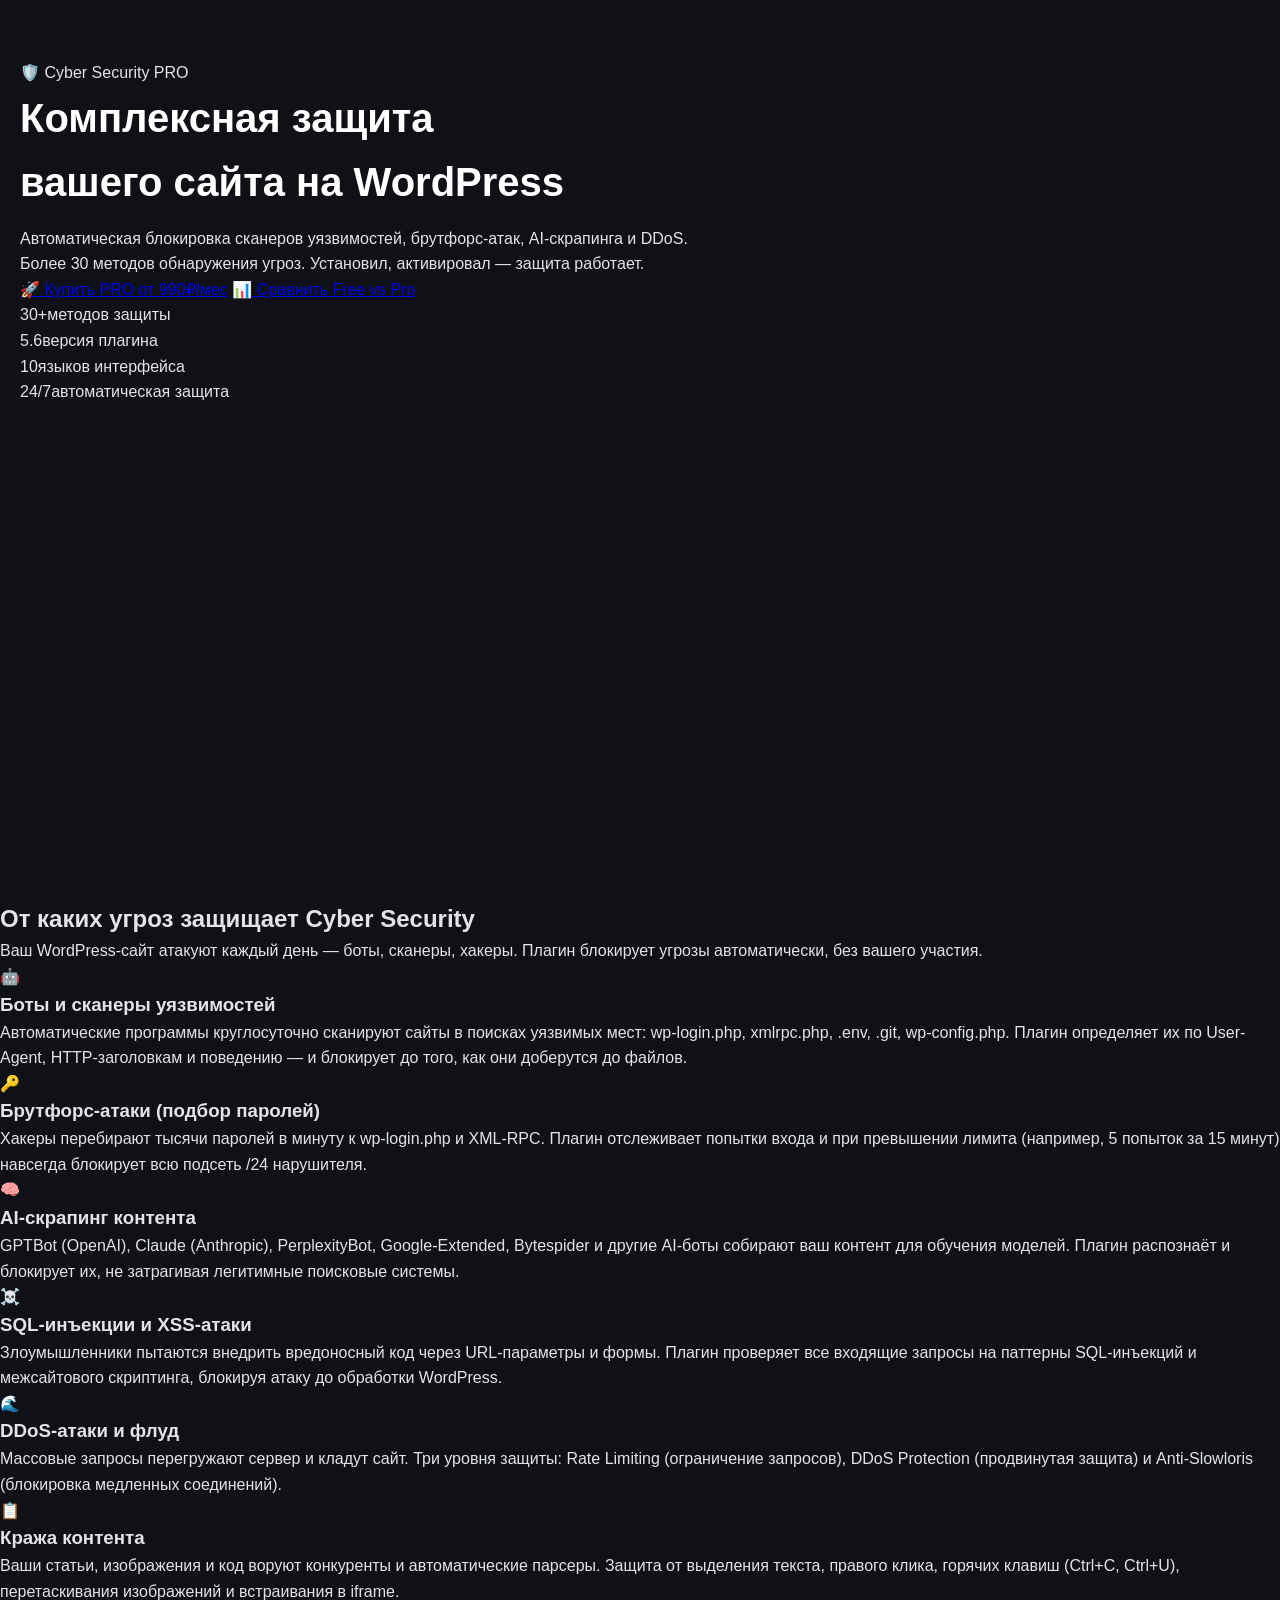
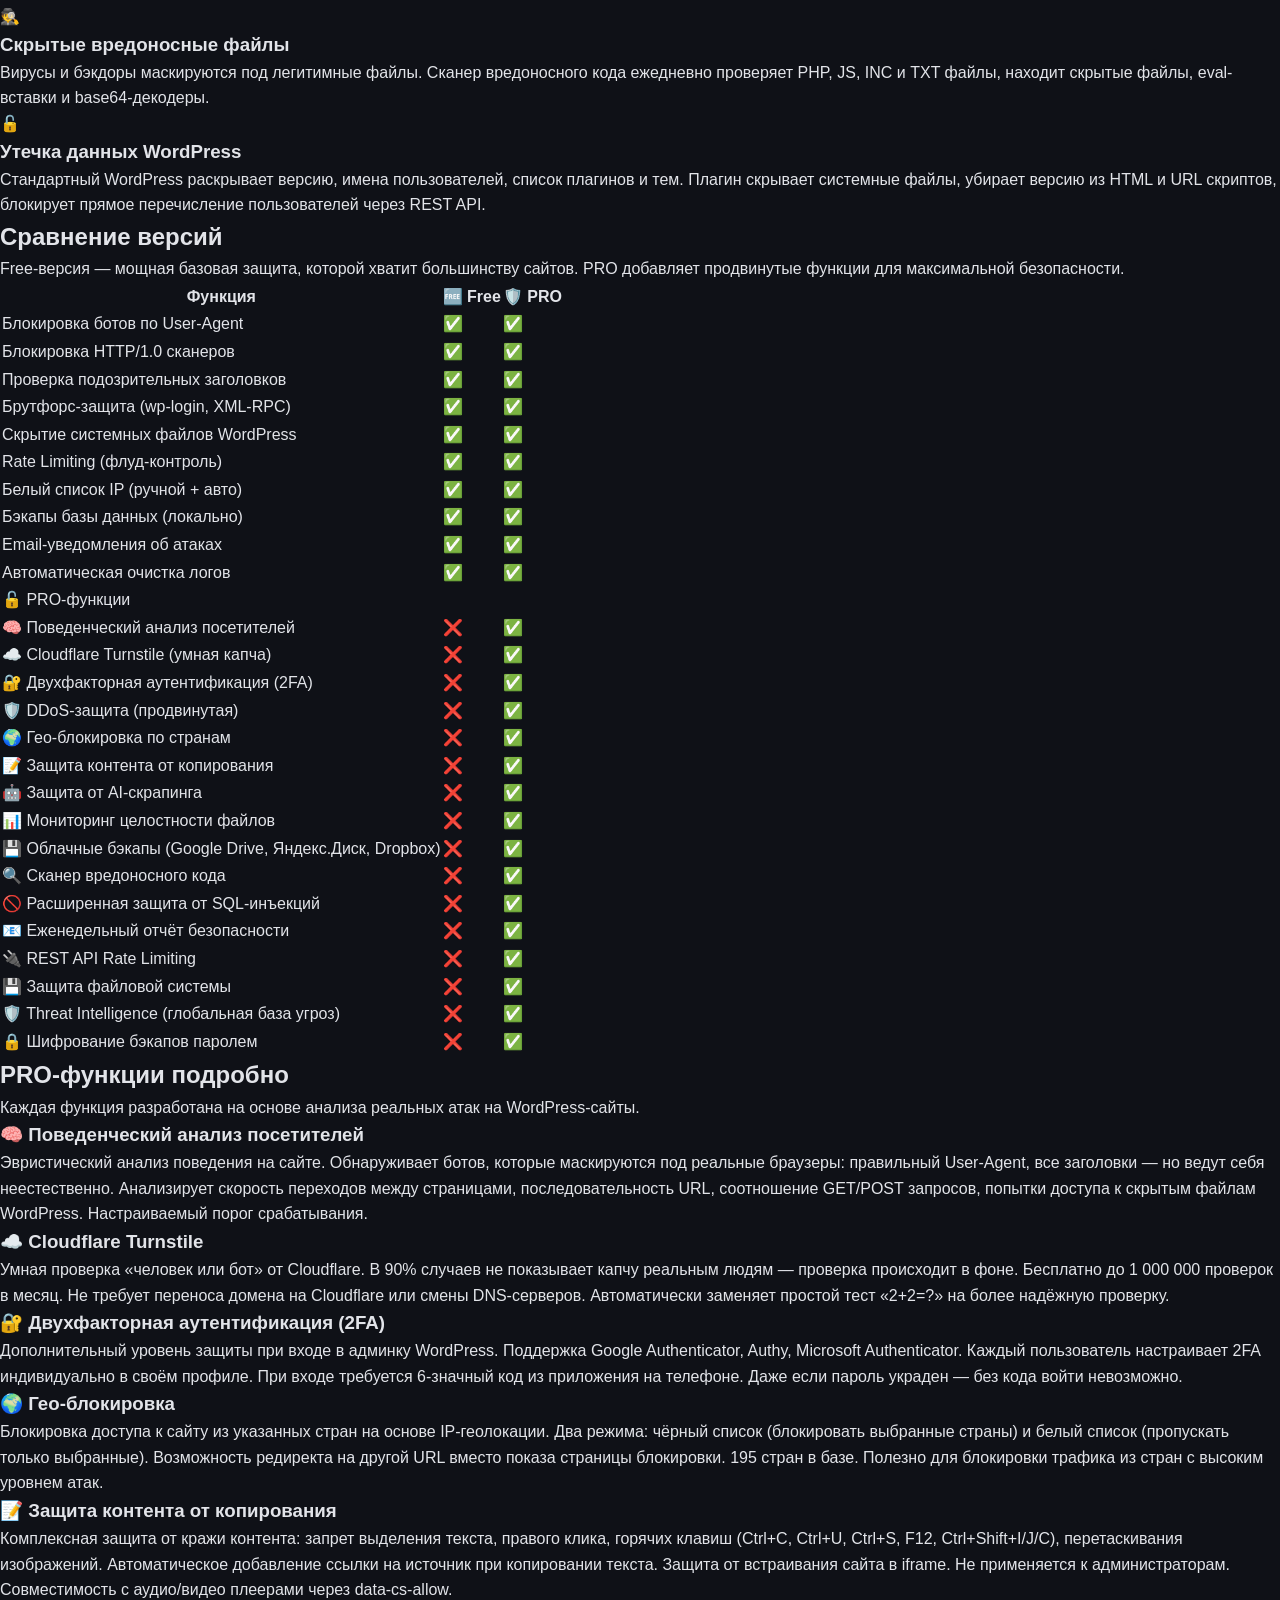
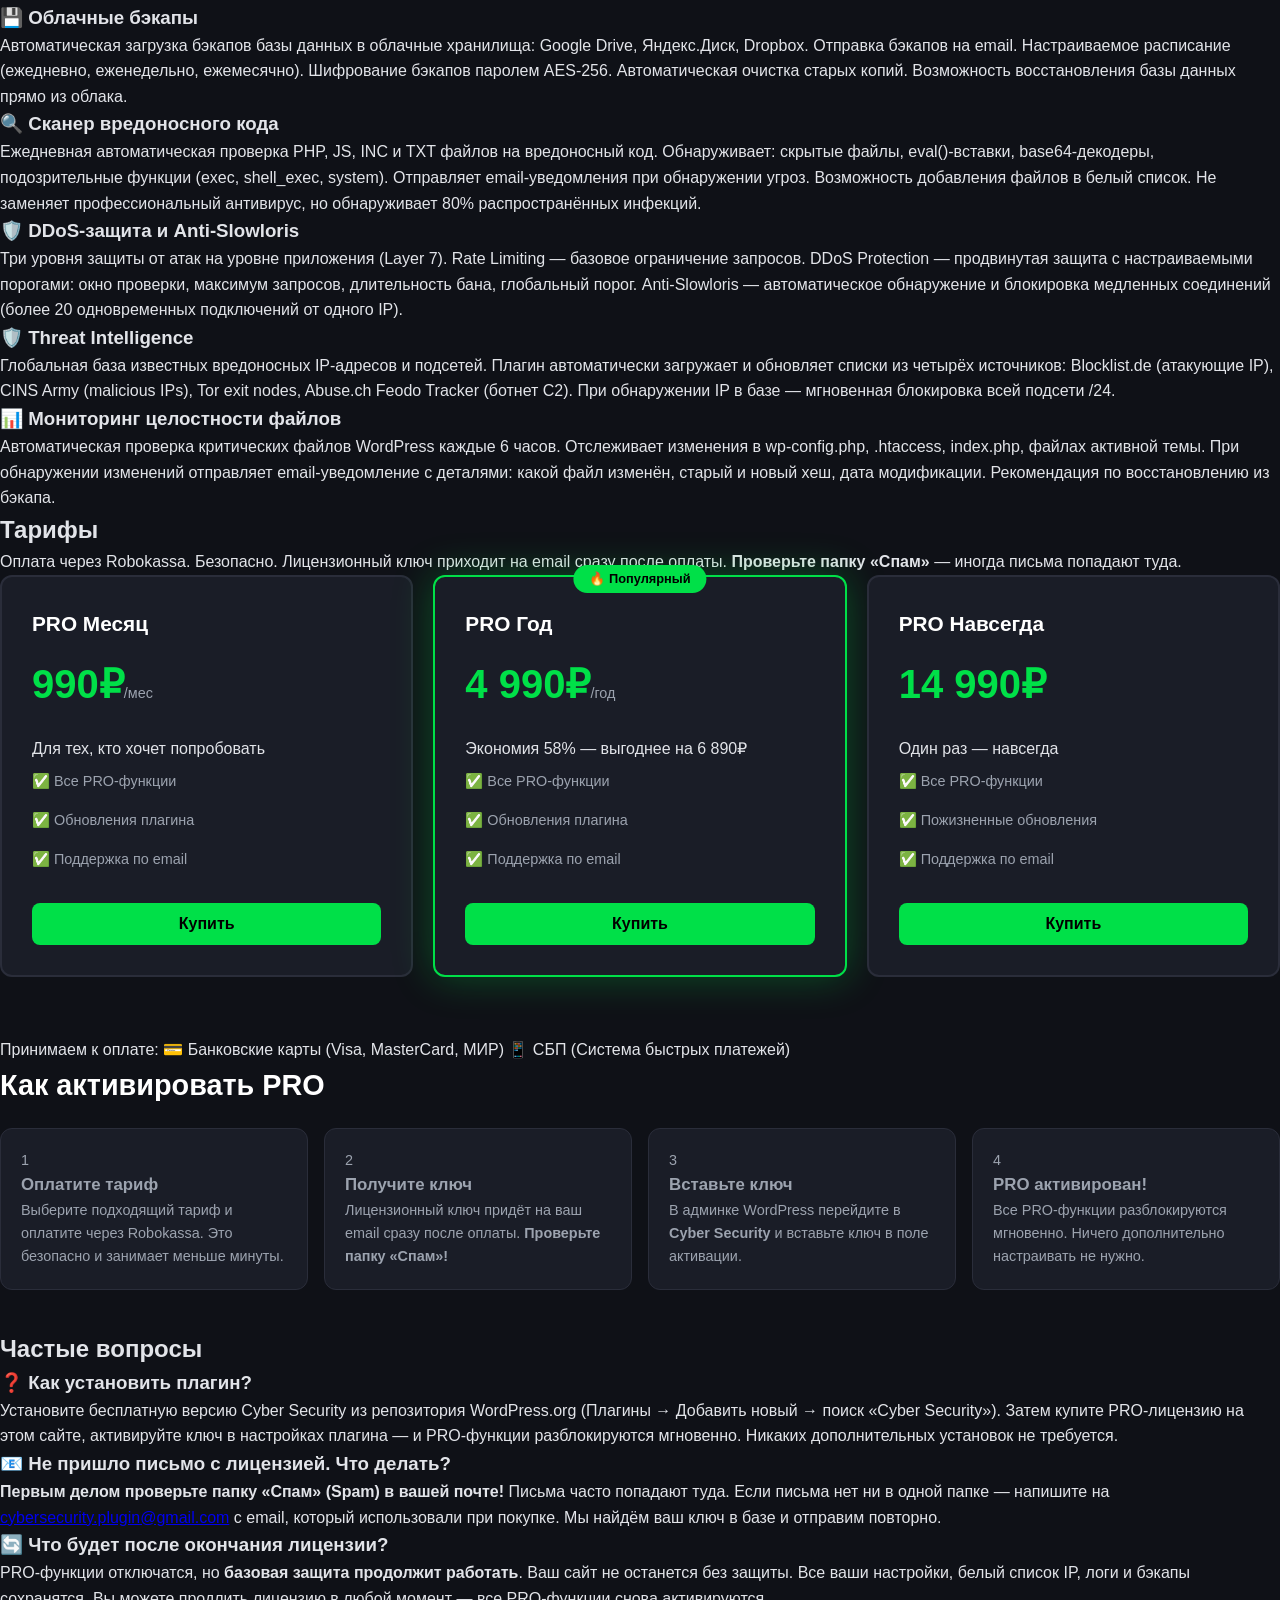
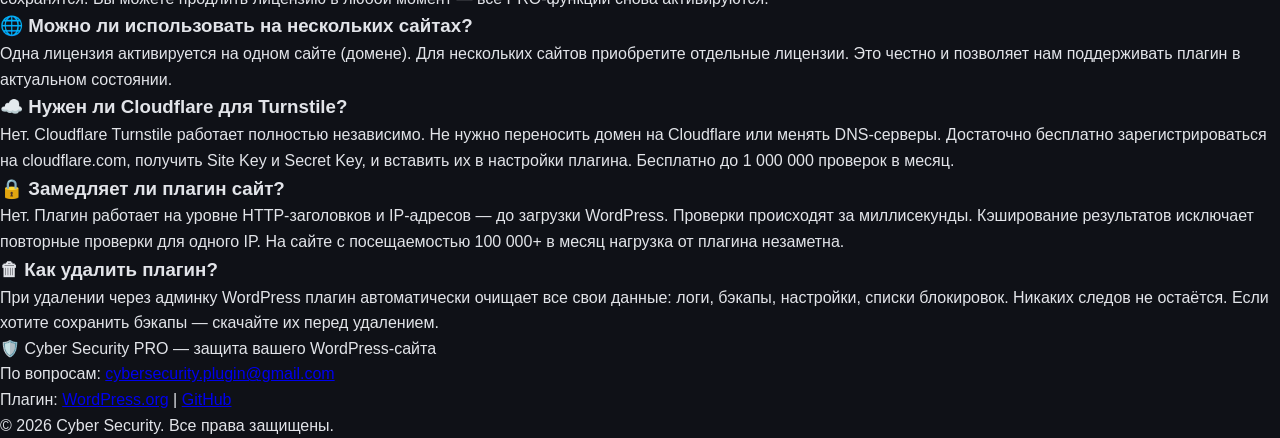
==== index.html @ 79a93805 "FIX Update index" ====
<!DOCTYPE html>
<html lang="ru">
<head>
    <meta charset="UTF-8">
    <meta name="viewport" content="width=device-width, initial-scale=1.0">
    <title>Cyber Security PRO — Защита WordPress от ботов и атак</title>
    <meta name="description" content="Комплексная защита WordPress: блокировка ботов, брутфорс-атак, AI-скрапинга, DDoS. Поведенческий анализ, 2FA, гео-блокировка, облачные бэкапы.">
    
    <link rel="icon" type="image/png" sizes="32x32" href="favicon-32x32.png">
    <link rel="icon" type="image/png" sizes="512x512" href="icon-512x512.png">
    <meta property="og:image" content="icon-512x512.png">
    <meta property="og:title" content="Cyber Security PRO — Защита WordPress">
    <meta property="og:description" content="Комплексная защита WordPress от ботов, брутфорса, AI-скрапинга и DDoS-атак.">
    
    <link rel="stylesheet" href="css/style.css">
</head>
<body>

<!-- ============================================ -->
<!-- HERO -->
<!-- ============================================ -->
<section class="hero">
    <div class="container">
        <div class="hero-logo">
            <span class="hero-shield">🛡️</span>
            <span class="hero-brand">Cyber Security</span>
            <span class="hero-badge-pro">PRO</span>
        </div>
        <h1 class="hero-title">
            Комплексная защита<br>
            <span class="text-green">вашего сайта на WordPress</span>
        </h1>
        <p class="hero-subtitle">
            Автоматическая блокировка сканеров уязвимостей, брутфорс-атак, AI-скрапинга и DDoS.<br>
            Более 30 методов обнаружения угроз. Установил, активировал — защита работает.
        </p>
        <div class="hero-buttons">
            <a href="#pricing" class="btn btn-green">🚀 Купить PRO от 990₽/мес</a>
            <a href="#comparison" class="btn btn-outline">📊 Сравнить Free vs Pro</a>
        </div>
        <div class="hero-stats">
            <div class="stat"><span class="stat-number">30+</span><span class="stat-label">методов защиты</span></div>
            <div class="stat"><span class="stat-number">5.6</span><span class="stat-label">версия плагина</span></div>
            <div class="stat"><span class="stat-number">10</span><span class="stat-label">языков интерфейса</span></div>
            <div class="stat"><span class="stat-number">24/7</span><span class="stat-label">автоматическая защита</span></div>
        </div>
    </div>
</section>

<!-- ============================================ -->
<!-- УГРОЗЫ -->
<!-- ============================================ -->
<section class="threats">
    <div class="container">
        <h2 class="section-title">От каких угроз защищает Cyber Security</h2>
        <p class="section-subtitle">Ваш WordPress-сайт атакуют каждый день — боты, сканеры, хакеры. Плагин блокирует угрозы автоматически, без вашего участия.</p>
        
        <div class="threats-grid">
            <div class="threat-card">
                <div class="threat-icon">🤖</div>
                <h3>Боты и сканеры уязвимостей</h3>
                <p>Автоматические программы круглосуточно сканируют сайты в поисках уязвимых мест: wp-login.php, xmlrpc.php, .env, .git, wp-config.php. Плагин определяет их по User-Agent, HTTP-заголовкам и поведению — и блокирует до того, как они доберутся до файлов.</p>
            </div>
            <div class="threat-card">
                <div class="threat-icon">🔑</div>
                <h3>Брутфорс-атаки (подбор паролей)</h3>
                <p>Хакеры перебирают тысячи паролей в минуту к wp-login.php и XML-RPC. Плагин отслеживает попытки входа и при превышении лимита (например, 5 попыток за 15 минут) навсегда блокирует всю подсеть /24 нарушителя.</p>
            </div>
            <div class="threat-card">
                <div class="threat-icon">🧠</div>
                <h3>AI-скрапинг контента</h3>
                <p>GPTBot (OpenAI), Claude (Anthropic), PerplexityBot, Google-Extended, Bytespider и другие AI-боты собирают ваш контент для обучения моделей. Плагин распознаёт и блокирует их, не затрагивая легитимные поисковые системы.</p>
            </div>
            <div class="threat-card">
                <div class="threat-icon">☠️</div>
                <h3>SQL-инъекции и XSS-атаки</h3>
                <p>Злоумышленники пытаются внедрить вредоносный код через URL-параметры и формы. Плагин проверяет все входящие запросы на паттерны SQL-инъекций и межсайтового скриптинга, блокируя атаку до обработки WordPress.</p>
            </div>
            <div class="threat-card">
                <div class="threat-icon">🌊</div>
                <h3>DDoS-атаки и флуд</h3>
                <p>Массовые запросы перегружают сервер и кладут сайт. Три уровня защиты: Rate Limiting (ограничение запросов), DDoS Protection (продвинутая защита) и Anti-Slowloris (блокировка медленных соединений).</p>
            </div>
            <div class="threat-card">
                <div class="threat-icon">📋</div>
                <h3>Кража контента</h3>
                <p>Ваши статьи, изображения и код воруют конкуренты и автоматические парсеры. Защита от выделения текста, правого клика, горячих клавиш (Ctrl+C, Ctrl+U), перетаскивания изображений и встраивания в iframe.</p>
            </div>
            <div class="threat-card">
                <div class="threat-icon">🕵️</div>
                <h3>Скрытые вредоносные файлы</h3>
                <p>Вирусы и бэкдоры маскируются под легитимные файлы. Сканер вредоносного кода ежедневно проверяет PHP, JS, INC и TXT файлы, находит скрытые файлы, eval-вставки и base64-декодеры.</p>
            </div>
            <div class="threat-card">
                <div class="threat-icon">🔓</div>
                <h3>Утечка данных WordPress</h3>
                <p>Стандартный WordPress раскрывает версию, имена пользователей, список плагинов и тем. Плагин скрывает системные файлы, убирает версию из HTML и URL скриптов, блокирует прямое перечисление пользователей через REST API.</p>
            </div>
        </div>
    </div>
</section>

<!-- ============================================ -->
<!-- СРАВНЕНИЕ FREE VS PRO -->
<!-- ============================================ -->
<section class="comparison" id="comparison">
    <div class="container">
        <h2 class="section-title">Сравнение версий</h2>
        <p class="section-subtitle">Free-версия — мощная базовая защита, которой хватит большинству сайтов. PRO добавляет продвинутые функции для максимальной безопасности.</p>
        
        <div class="comparison-table-wrap">
            <table class="comparison-table">
                <thead>
                    <tr>
                        <th>Функция</th>
                        <th class="col-free">🆓 Free</th>
                        <th class="col-pro">🛡️ PRO</th>
                    </tr>
                </thead>
                <tbody>
                    <tr><td>Блокировка ботов по User-Agent</td><td>✅</td><td>✅</td></tr>
                    <tr><td>Блокировка HTTP/1.0 сканеров</td><td>✅</td><td>✅</td></tr>
                    <tr><td>Проверка подозрительных заголовков</td><td>✅</td><td>✅</td></tr>
                    <tr><td>Брутфорс-защита (wp-login, XML-RPC)</td><td>✅</td><td>✅</td></tr>
                    <tr><td>Скрытие системных файлов WordPress</td><td>✅</td><td>✅</td></tr>
                    <tr><td>Rate Limiting (флуд-контроль)</td><td>✅</td><td>✅</td></tr>
                    <tr><td>Белый список IP (ручной + авто)</td><td>✅</td><td>✅</td></tr>
                    <tr><td>Бэкапы базы данных (локально)</td><td>✅</td><td>✅</td></tr>
                    <tr><td>Email-уведомления об атаках</td><td>✅</td><td>✅</td></tr>
                    <tr><td>Автоматическая очистка логов</td><td>✅</td><td>✅</td></tr>
                    <tr class="divider"><td colspan="3">🔓 PRO-функции</td></tr>
                    <tr><td>🧠 Поведенческий анализ посетителей</td><td>❌</td><td>✅</td></tr>
                    <tr><td>☁️ Cloudflare Turnstile (умная капча)</td><td>❌</td><td>✅</td></tr>
                    <tr><td>🔐 Двухфакторная аутентификация (2FA)</td><td>❌</td><td>✅</td></tr>
                    <tr><td>🛡️ DDoS-защита (продвинутая)</td><td>❌</td><td>✅</td></tr>
                    <tr><td>🌍 Гео-блокировка по странам</td><td>❌</td><td>✅</td></tr>
                    <tr><td>📝 Защита контента от копирования</td><td>❌</td><td>✅</td></tr>
                    <tr><td>🤖 Защита от AI-скрапинга</td><td>❌</td><td>✅</td></tr>
                    <tr><td>📊 Мониторинг целостности файлов</td><td>❌</td><td>✅</td></tr>
                    <tr><td>💾 Облачные бэкапы (Google Drive, Яндекс.Диск, Dropbox)</td><td>❌</td><td>✅</td></tr>
                    <tr><td>🔍 Сканер вредоносного кода</td><td>❌</td><td>✅</td></tr>
                    <tr><td>🚫 Расширенная защита от SQL-инъекций</td><td>❌</td><td>✅</td></tr>
                    <tr><td>📧 Еженедельный отчёт безопасности</td><td>❌</td><td>✅</td></tr>
                    <tr><td>🔌 REST API Rate Limiting</td><td>❌</td><td>✅</td></tr>
                    <tr><td>💾 Защита файловой системы</td><td>❌</td><td>✅</td></tr>
                    <tr><td>🛡️ Threat Intelligence (глобальная база угроз)</td><td>❌</td><td>✅</td></tr>
                    <tr><td>🔒 Шифрование бэкапов паролем</td><td>❌</td><td>✅</td></tr>
                </tbody>
            </table>
        </div>
    </div>
</section>

<!-- ============================================ -->
<!-- PRO-ФУНКЦИИ ПОДРОБНО -->
<!-- ============================================ -->
<section class="pro-features">
    <div class="container">
        <h2 class="section-title">PRO-функции подробно</h2>
        <p class="section-subtitle">Каждая функция разработана на основе анализа реальных атак на WordPress-сайты.</p>
        
        <div class="pro-features-grid">
            <div class="pro-feature-card">
                <h3>🧠 Поведенческий анализ посетителей</h3>
                <p>Эвристический анализ поведения на сайте. Обнаруживает ботов, которые маскируются под реальные браузеры: правильный User-Agent, все заголовки — но ведут себя неестественно. Анализирует скорость переходов между страницами, последовательность URL, соотношение GET/POST запросов, попытки доступа к скрытым файлам WordPress. Настраиваемый порог срабатывания.</p>
            </div>
            <div class="pro-feature-card">
                <h3>☁️ Cloudflare Turnstile</h3>
                <p>Умная проверка «человек или бот» от Cloudflare. В 90% случаев не показывает капчу реальным людям — проверка происходит в фоне. Бесплатно до 1 000 000 проверок в месяц. Не требует переноса домена на Cloudflare или смены DNS-серверов. Автоматически заменяет простой тест «2+2=?» на более надёжную проверку.</p>
            </div>
            <div class="pro-feature-card">
                <h3>🔐 Двухфакторная аутентификация (2FA)</h3>
                <p>Дополнительный уровень защиты при входе в админку WordPress. Поддержка Google Authenticator, Authy, Microsoft Authenticator. Каждый пользователь настраивает 2FA индивидуально в своём профиле. При входе требуется 6-значный код из приложения на телефоне. Даже если пароль украден — без кода войти невозможно.</p>
            </div>
            <div class="pro-feature-card">
                <h3>🌍 Гео-блокировка</h3>
                <p>Блокировка доступа к сайту из указанных стран на основе IP-геолокации. Два режима: чёрный список (блокировать выбранные страны) и белый список (пропускать только выбранные). Возможность редиректа на другой URL вместо показа страницы блокировки. 195 стран в базе. Полезно для блокировки трафика из стран с высоким уровнем атак.</p>
            </div>
            <div class="pro-feature-card">
                <h3>📝 Защита контента от копирования</h3>
                <p>Комплексная защита от кражи контента: запрет выделения текста, правого клика, горячих клавиш (Ctrl+C, Ctrl+U, Ctrl+S, F12, Ctrl+Shift+I/J/C), перетаскивания изображений. Автоматическое добавление ссылки на источник при копировании текста. Защита от встраивания сайта в iframe. Не применяется к администраторам. Совместимость с аудио/видео плеерами через data-cs-allow.</p>
            </div>
            <div class="pro-feature-card">
                <h3>💾 Облачные бэкапы</h3>
                <p>Автоматическая загрузка бэкапов базы данных в облачные хранилища: Google Drive, Яндекс.Диск, Dropbox. Отправка бэкапов на email. Настраиваемое расписание (ежедневно, еженедельно, ежемесячно). Шифрование бэкапов паролем AES-256. Автоматическая очистка старых копий. Возможность восстановления базы данных прямо из облака.</p>
            </div>
            <div class="pro-feature-card">
                <h3>🔍 Сканер вредоносного кода</h3>
                <p>Ежедневная автоматическая проверка PHP, JS, INC и TXT файлов на вредоносный код. Обнаруживает: скрытые файлы, eval()-вставки, base64-декодеры, подозрительные функции (exec, shell_exec, system). Отправляет email-уведомления при обнаружении угроз. Возможность добавления файлов в белый список. Не заменяет профессиональный антивирус, но обнаруживает 80% распространённых инфекций.</p>
            </div>
            <div class="pro-feature-card">
                <h3>🛡️ DDoS-защита и Anti-Slowloris</h3>
                <p>Три уровня защиты от атак на уровне приложения (Layer 7). Rate Limiting — базовое ограничение запросов. DDoS Protection — продвинутая защита с настраиваемыми порогами: окно проверки, максимум запросов, длительность бана, глобальный порог. Anti-Slowloris — автоматическое обнаружение и блокировка медленных соединений (более 20 одновременных подключений от одного IP).</p>
            </div>
            <div class="pro-feature-card">
                <h3>🛡️ Threat Intelligence</h3>
                <p>Глобальная база известных вредоносных IP-адресов и подсетей. Плагин автоматически загружает и обновляет списки из четырёх источников: Blocklist.de (атакующие IP), CINS Army (malicious IPs), Tor exit nodes, Abuse.ch Feodo Tracker (ботнет C2). При обнаружении IP в базе — мгновенная блокировка всей подсети /24.</p>
            </div>
            <div class="pro-feature-card">
                <h3>📊 Мониторинг целостности файлов</h3>
                <p>Автоматическая проверка критических файлов WordPress каждые 6 часов. Отслеживает изменения в wp-config.php, .htaccess, index.php, файлах активной темы. При обнаружении изменений отправляет email-уведомление с деталями: какой файл изменён, старый и новый хеш, дата модификации. Рекомендация по восстановлению из бэкапа.</p>
            </div>
        </div>
    </div>
</section>

<!-- ============================================ -->
<!-- ТАРИФЫ -->
<!-- ============================================ -->
<section class="pricing-section" id="pricing">
    <div class="container">
        <h2 class="section-title">Тарифы</h2>
        <p class="section-subtitle">Оплата через Robokassa. Безопасно. Лицензионный ключ приходит на email сразу после оплаты. <strong>Проверьте папку «Спам»</strong> — иногда письма попадают туда.</p>
        
        <div class="pricing">
            <div class="plan">
                <div class="plan-name">PRO Месяц</div>
                <div class="plan-price">990₽<span>/мес</span></div>
                <p class="plan-desc">Для тех, кто хочет попробовать</p>
                <ul>
                    <li>✅ Все PRO-функции</li>
                    <li>✅ Обновления плагина</li>
                    <li>✅ Поддержка по email</li>
                </ul>
                <button onclick="buyPlan('monthly')" class="btn-buy">Купить</button>
            </div>
            
            <div class="plan featured">
                <div class="plan-badge">🔥 Популярный</div>
                <div class="plan-name">PRO Год</div>
                <div class="plan-price">4 990₽<span>/год</span></div>
                <p class="plan-desc">Экономия 58% — выгоднее на 6 890₽</p>
                <ul>
                    <li>✅ Все PRO-функции</li>
                    <li>✅ Обновления плагина</li>
                    <li>✅ Поддержка по email</li>
                </ul>
                <button onclick="buyPlan('yearly')" class="btn-buy">Купить</button>
            </div>
            
            <div class="plan">
                <div class="plan-name">PRO Навсегда</div>
                <div class="plan-price">14 990₽</div>
                <p class="plan-desc">Один раз — навсегда</p>
                <ul>
                    <li>✅ Все PRO-функции</li>
                    <li>✅ Пожизненные обновления</li>
                    <li>✅ Поддержка по email</li>
                </ul>
                <button onclick="buyPlan('lifetime')" class="btn-buy">Купить</button>
            </div>
        </div>
        
        <div class="payment-methods">
            <span>Принимаем к оплате:</span>
            <span class="payment-icon">💳</span> Банковские карты (Visa, MasterCard, МИР)
            <span class="payment-icon">📱</span> СБП (Система быстрых платежей)
        </div>
    </div>
</section>

<!-- ============================================ -->
<!-- КАК АКТИВИРОВАТЬ -->
<!-- ============================================ -->
<section class="how-it-works">
    <div class="container">
        <h2 class="section-title">Как активировать PRO</h2>
        <div class="steps">
            <div class="step">
                <div class="step-number">1</div>
                <h3>Оплатите тариф</h3>
                <p>Выберите подходящий тариф и оплатите через Robokassa. Это безопасно и занимает меньше минуты.</p>
            </div>
            <div class="step">
                <div class="step-number">2</div>
                <h3>Получите ключ</h3>
                <p>Лицензионный ключ придёт на ваш email сразу после оплаты. <strong>Проверьте папку «Спам»!</strong></p>
            </div>
            <div class="step">
                <div class="step-number">3</div>
                <h3>Вставьте ключ</h3>
                <p>В админке WordPress перейдите в <strong>Cyber Security</strong> и вставьте ключ в поле активации.</p>
            </div>
            <div class="step">
                <div class="step-number">4</div>
                <h3>PRO активирован!</h3>
                <p>Все PRO-функции разблокируются мгновенно. Ничего дополнительно настраивать не нужно.</p>
            </div>
        </div>
    </div>
</section>

<!-- ============================================ -->
<!-- FAQ -->
<!-- ============================================ -->
<section class="faq">
    <div class="container">
        <h2 class="section-title">Частые вопросы</h2>
        
        <div class="faq-item">
            <h3>❓ Как установить плагин?</h3>
            <p>Установите бесплатную версию Cyber Security из репозитория WordPress.org (Плагины → Добавить новый → поиск «Cyber Security»). Затем купите PRO-лицензию на этом сайте, активируйте ключ в настройках плагина — и PRO-функции разблокируются мгновенно. Никаких дополнительных установок не требуется.</p>
        </div>
        
        <div class="faq-item">
            <h3>📧 Не пришло письмо с лицензией. Что делать?</h3>
            <p><strong>Первым делом проверьте папку «Спам» (Spam) в вашей почте!</strong> Письма часто попадают туда. Если письма нет ни в одной папке — напишите на <a href="mailto:cybersecurity.plugin@gmail.com">cybersecurity.plugin@gmail.com</a> с email, который использовали при покупке. Мы найдём ваш ключ в базе и отправим повторно.</p>
        </div>
        
        <div class="faq-item">
            <h3>🔄 Что будет после окончания лицензии?</h3>
            <p>PRO-функции отключатся, но <strong>базовая защита продолжит работать</strong>. Ваш сайт не останется без защиты. Все ваши настройки, белый список IP, логи и бэкапы сохранятся. Вы можете продлить лицензию в любой момент — все PRO-функции снова активируются.</p>
        </div>
        
        <div class="faq-item">
            <h3>🌐 Можно ли использовать на нескольких сайтах?</h3>
            <p>Одна лицензия активируется на одном сайте (домене). Для нескольких сайтов приобретите отдельные лицензии. Это честно и позволяет нам поддерживать плагин в актуальном состоянии.</p>
        </div>
        
        <div class="faq-item">
            <h3>☁️ Нужен ли Cloudflare для Turnstile?</h3>
            <p>Нет. Cloudflare Turnstile работает полностью независимо. Не нужно переносить домен на Cloudflare или менять DNS-серверы. Достаточно бесплатно зарегистрироваться на cloudflare.com, получить Site Key и Secret Key, и вставить их в настройки плагина. Бесплатно до 1 000 000 проверок в месяц.</p>
        </div>
        
        <div class="faq-item">
            <h3>🔒 Замедляет ли плагин сайт?</h3>
            <p>Нет. Плагин работает на уровне HTTP-заголовков и IP-адресов — до загрузки WordPress. Проверки происходят за миллисекунды. Кэширование результатов исключает повторные проверки для одного IP. На сайте с посещаемостью 100 000+ в месяц нагрузка от плагина незаметна.</p>
        </div>
        
        <div class="faq-item">
            <h3>🗑 Как удалить плагин?</h3>
            <p>При удалении через админку WordPress плагин автоматически очищает все свои данные: логи, бэкапы, настройки, списки блокировок. Никаких следов не остаётся. Если хотите сохранить бэкапы — скачайте их перед удалением.</p>
        </div>
    </div>
</section>

<!-- ============================================ -->
<!-- ФУТЕР -->
<!-- ============================================ -->
<footer class="footer">
    <div class="container">
        <p>🛡️ Cyber Security PRO — защита вашего WordPress-сайта</p>
        <p>По вопросам: <a href="mailto:cybersecurity.plugin@gmail.com">cybersecurity.plugin@gmail.com</a></p>
        <p>Плагин: <a href="https://wordpress.org/plugins/cyber-security/" target="_blank">WordPress.org</a> | <a href="https://github.com/gataurus/cyber-security" target="_blank">GitHub</a></p>
        <p class="copyright">© 2026 Cyber Security. Все права защищены.</p>
    </div>
</footer>

<!-- Модальное окно для email -->
<div id="email-modal" class="modal" style="display:none;">
    <div class="modal-content">
        <h2>Введите email для получения ключа</h2>
        <p>Лицензионный ключ будет отправлен на этот адрес сразу после оплаты. <strong>Проверьте папку «Спам»!</strong></p>
        <input type="email" id="email-input" placeholder="your@email.com" required>
        <p id="email-error" style="color:#ff4040;display:none;">Введите корректный email</p>
        <button onclick="confirmEmail()" class="btn-buy">Продолжить</button>
        <button onclick="closeModal()" class="btn-cancel">Отмена</button>
    </div>
</div>

<script src="js/payment.js"></script>
</body>
</html>
---- css/style.css ----
:root {
    --bg: #0f1117;
    --card-bg: #1a1d27;
    --border: #2a2d3a;
    --text: #e2e4e9;
    --text-secondary: #9ca3af;
    --accent: #00e048;
    --danger: #ff4040;
    --warning: #ffb800;
    --radius: 12px;
}

* { margin: 0; padding: 0; box-sizing: border-box; }

body {
    font-family: 'Inter', -apple-system, sans-serif;
    background: var(--bg);
    color: var(--text);
    line-height: 1.6;
}

.hero { min-height: 100vh; padding: 60px 20px; }
.hero-content { max-width: 1100px; margin: 0 auto; text-align: center; }

.logo {
    font-size: 2rem; font-weight: 800; color: var(--accent);
    margin-bottom: 20px; text-shadow: 0 0 30px rgba(0, 224, 72, 0.5);
}

h1 { font-size: 2.5rem; font-weight: 800; color: #fff; margin-bottom: 12px; }
.subtitle { font-size: 1.1rem; color: var(--text-secondary); margin-bottom: 40px; }

.pricing {
    display: grid;
    grid-template-columns: repeat(auto-fit, minmax(300px, 1fr));
    gap: 20px;
    margin-bottom: 60px;
}

.plan {
    background: var(--card-bg);
    border: 2px solid var(--border);
    border-radius: var(--radius);
    padding: 30px;
    transition: all 0.3s;
    position: relative;
}

.plan:hover { border-color: var(--accent); box-shadow: 0 0 30px rgba(0, 224, 72, 0.2); }
.plan.featured { border-color: var(--accent); box-shadow: 0 0 40px rgba(0, 224, 72, 0.3); }

.plan-badge {
    position: absolute; top: -12px; left: 50%; transform: translateX(-50%);
    background: var(--accent); color: #000; padding: 4px 16px;
    border-radius: 20px; font-size: 0.8rem; font-weight: 700;
}

.plan-name { font-size: 1.3rem; font-weight: 700; color: #fff; margin-bottom: 12px; }
.plan-price { font-size: 2.5rem; font-weight: 800; color: var(--accent); margin-bottom: 20px; }
.plan-price span { font-size: 0.9rem; color: var(--text-secondary); font-weight: 400; }

.plan ul { list-style: none; margin-bottom: 24px; text-align: left; }
.plan li { padding: 8px 0; color: var(--text-secondary); font-size: 0.9rem; }

.btn-buy {
    background: var(--accent); color: #000; border: none;
    padding: 12px 32px; border-radius: 8px; font-size: 1rem;
    font-weight: 700; cursor: pointer; transition: all 0.3s; width: 100%;
}
.btn-buy:hover { box-shadow: 0 0 20px rgba(0, 224, 72, 0.5); }

.features { margin-bottom: 60px; }
.features h2 { font-size: 1.8rem; margin-bottom: 20px; color: #fff; }

.feature-grid {
    display: grid;
    grid-template-columns: repeat(auto-fit, minmax(200px, 1fr));
    gap: 12px;
}

.feature {
    background: var(--card-bg); border: 1px solid var(--border);
    border-radius: var(--radius); padding: 16px; font-size: 0.9rem;
    color: var(--text-secondary);
}

.how-it-works { margin-bottom: 40px; }
.how-it-works h2 { font-size: 1.8rem; margin-bottom: 20px; color: #fff; }

.steps {
    display: grid;
    grid-template-columns: repeat(auto-fit, minmax(200px, 1fr));
    gap: 16px;
}

.step {
    background: var(--card-bg); border: 1px solid var(--border);
    border-radius: var(--radius); padding: 20px; font-size: 0.9rem;
    color: var(--text-secondary);
}

.modal {
    position: fixed; top: 0; left: 0; right: 0; bottom: 0;
    background: rgba(0, 0, 0, 0.8); display: flex;
    align-items: center; justify-content: center; z-index: 1000;
}

.modal-content {
    background: var(--card-bg); border: 2px solid var(--border);
    border-radius: var(--radius); padding: 30px;
    max-width: 400px; width: 100%; text-align: center;
}

.modal-content h2 { font-size: 1.2rem; margin-bottom: 20px; color: #fff; }
.modal-content input {
    width: 100%; padding: 10px; border: 2px solid var(--border);
    border-radius: 8px; background: #111318; color: #fff;
    font-size: 1rem; margin-bottom: 16px;
}

.btn-cancel {
    background: transparent; color: var(--text-secondary);
    border: 1px solid var(--border); padding: 10px 24px;
    border-radius: 8px; cursor: pointer; margin-top: 8px;
}
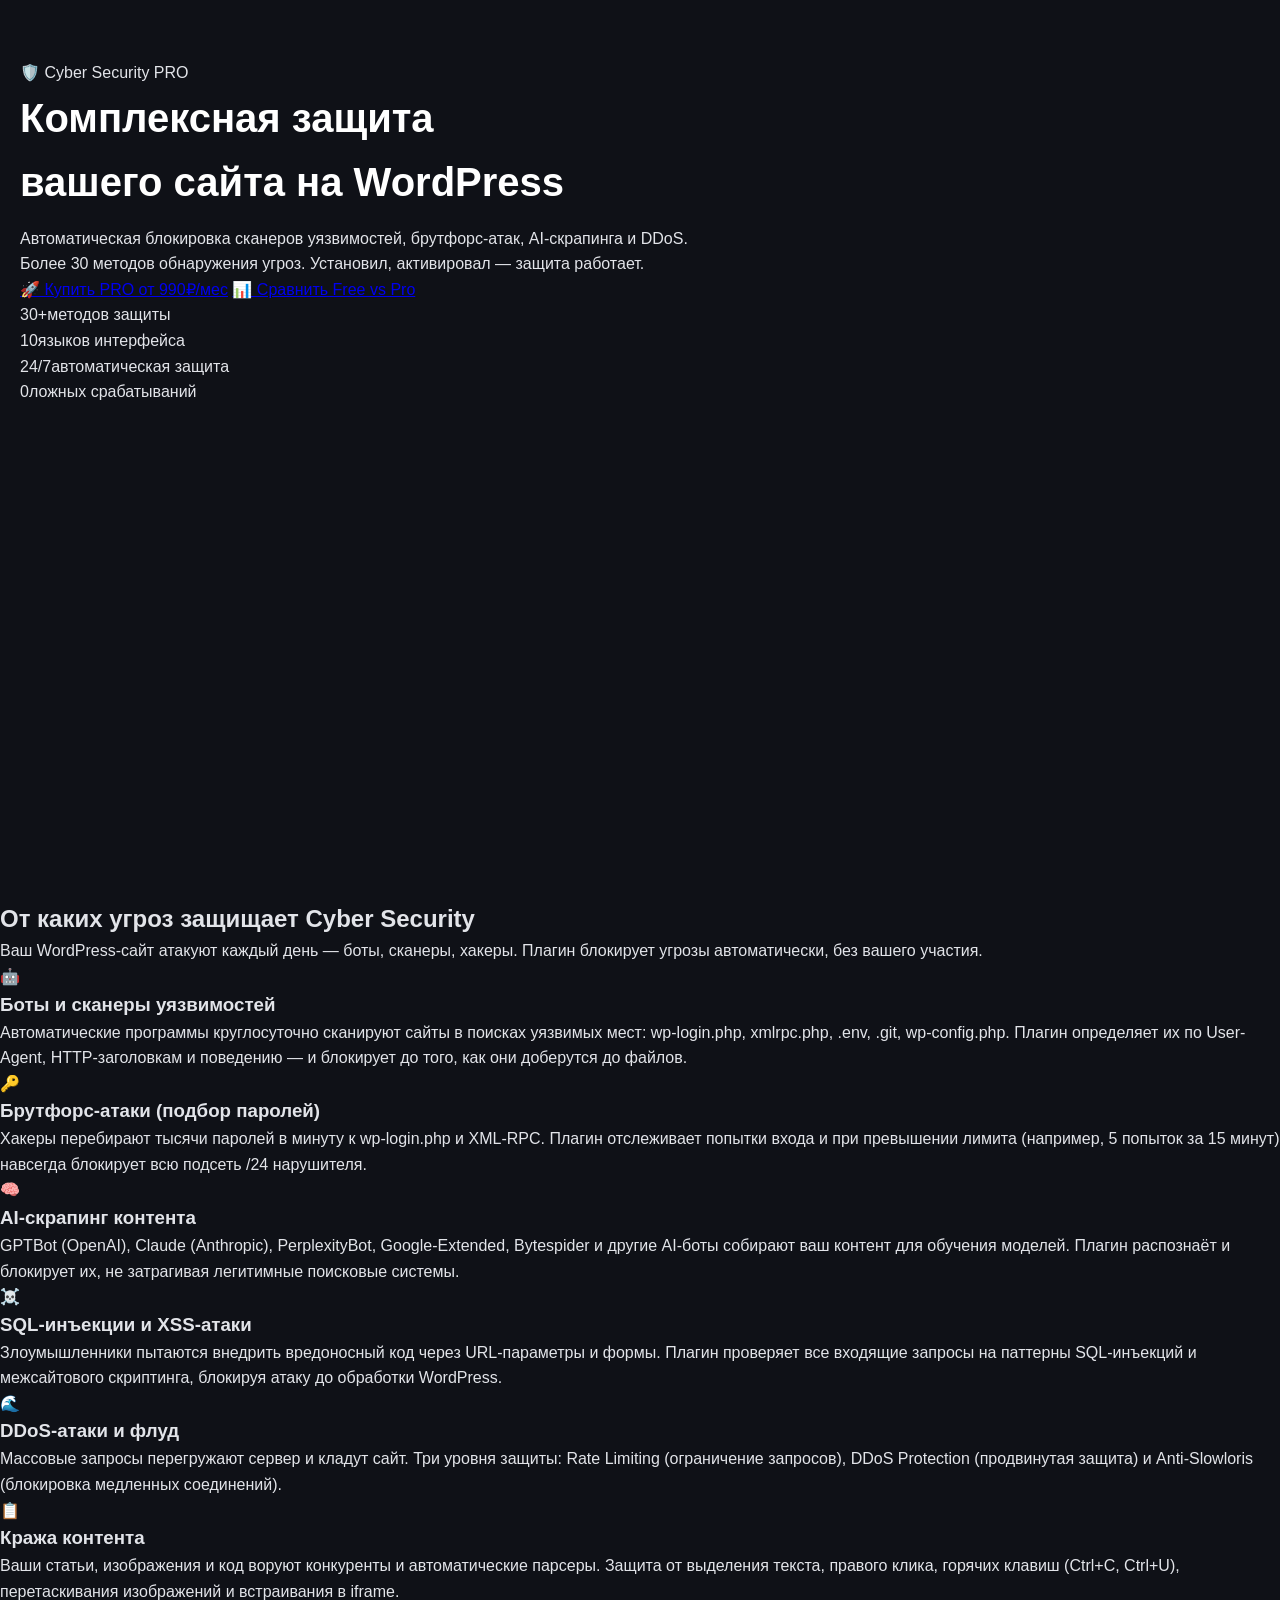
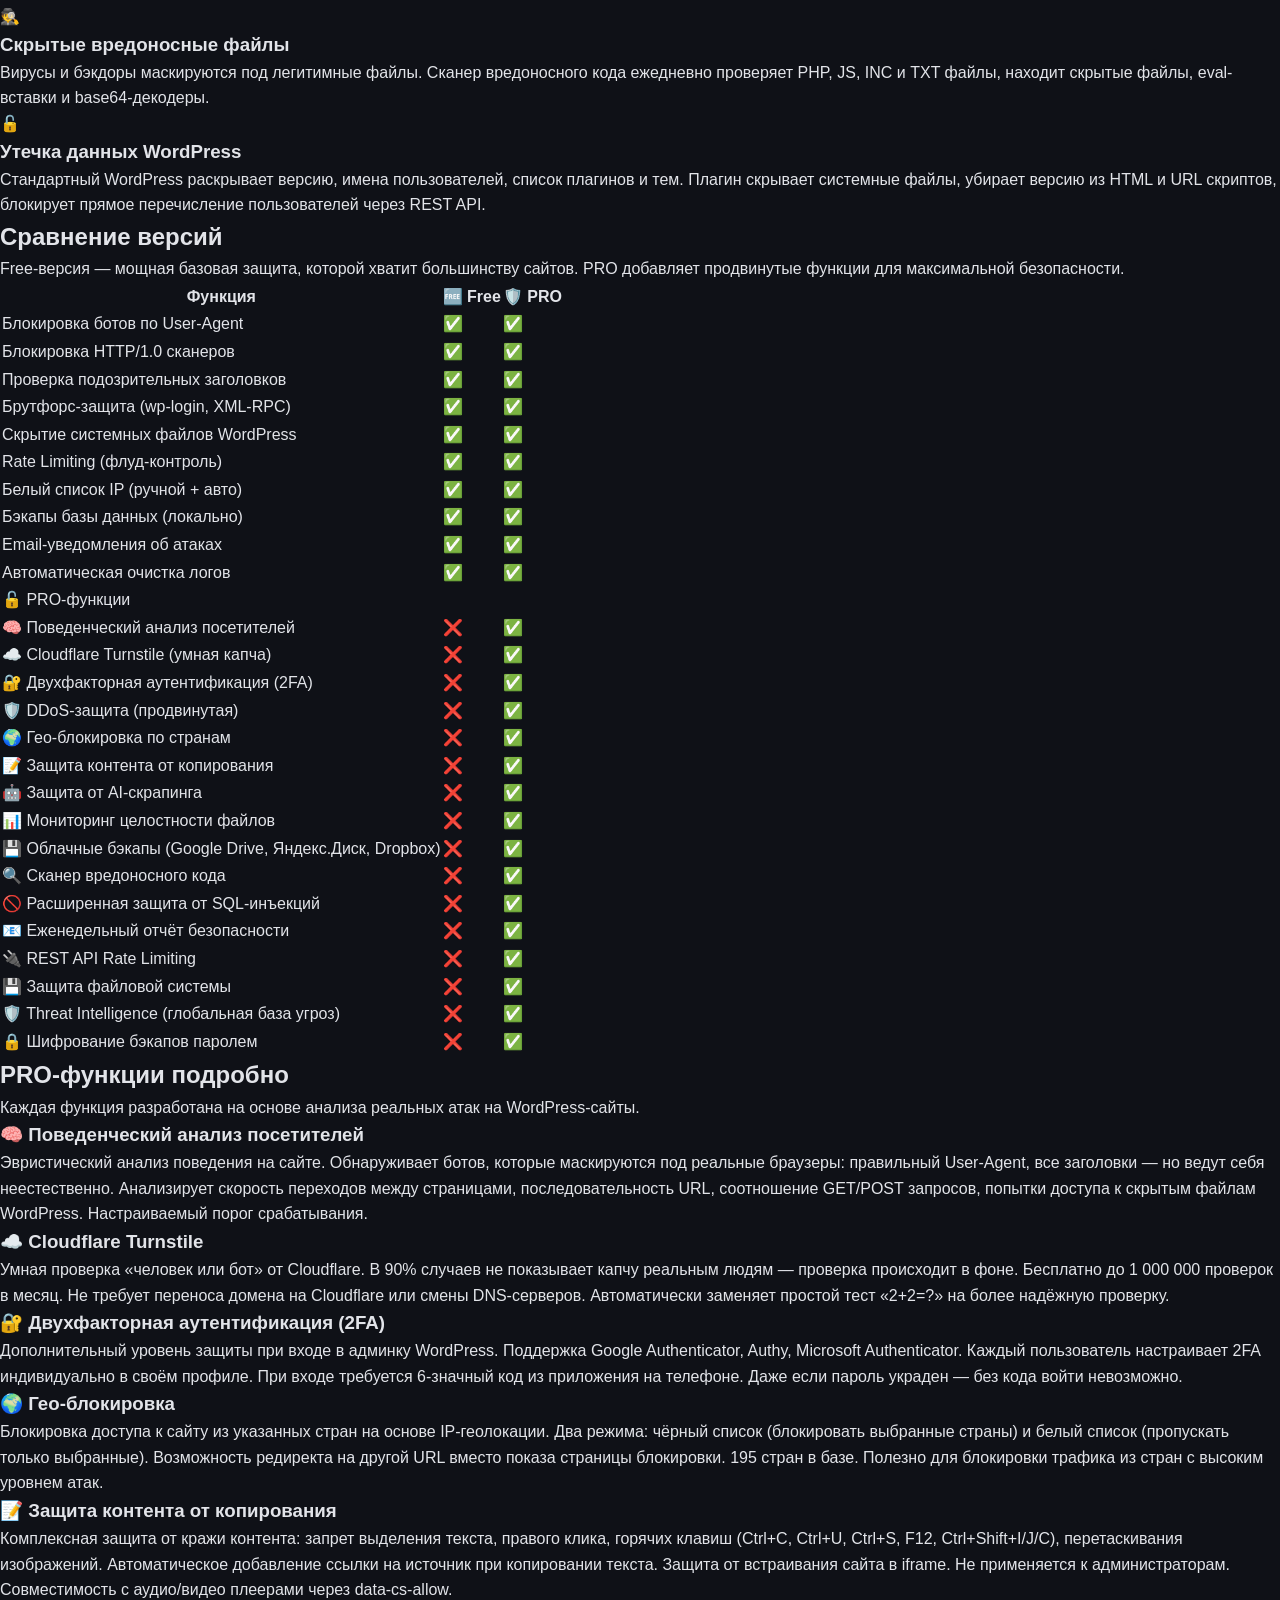
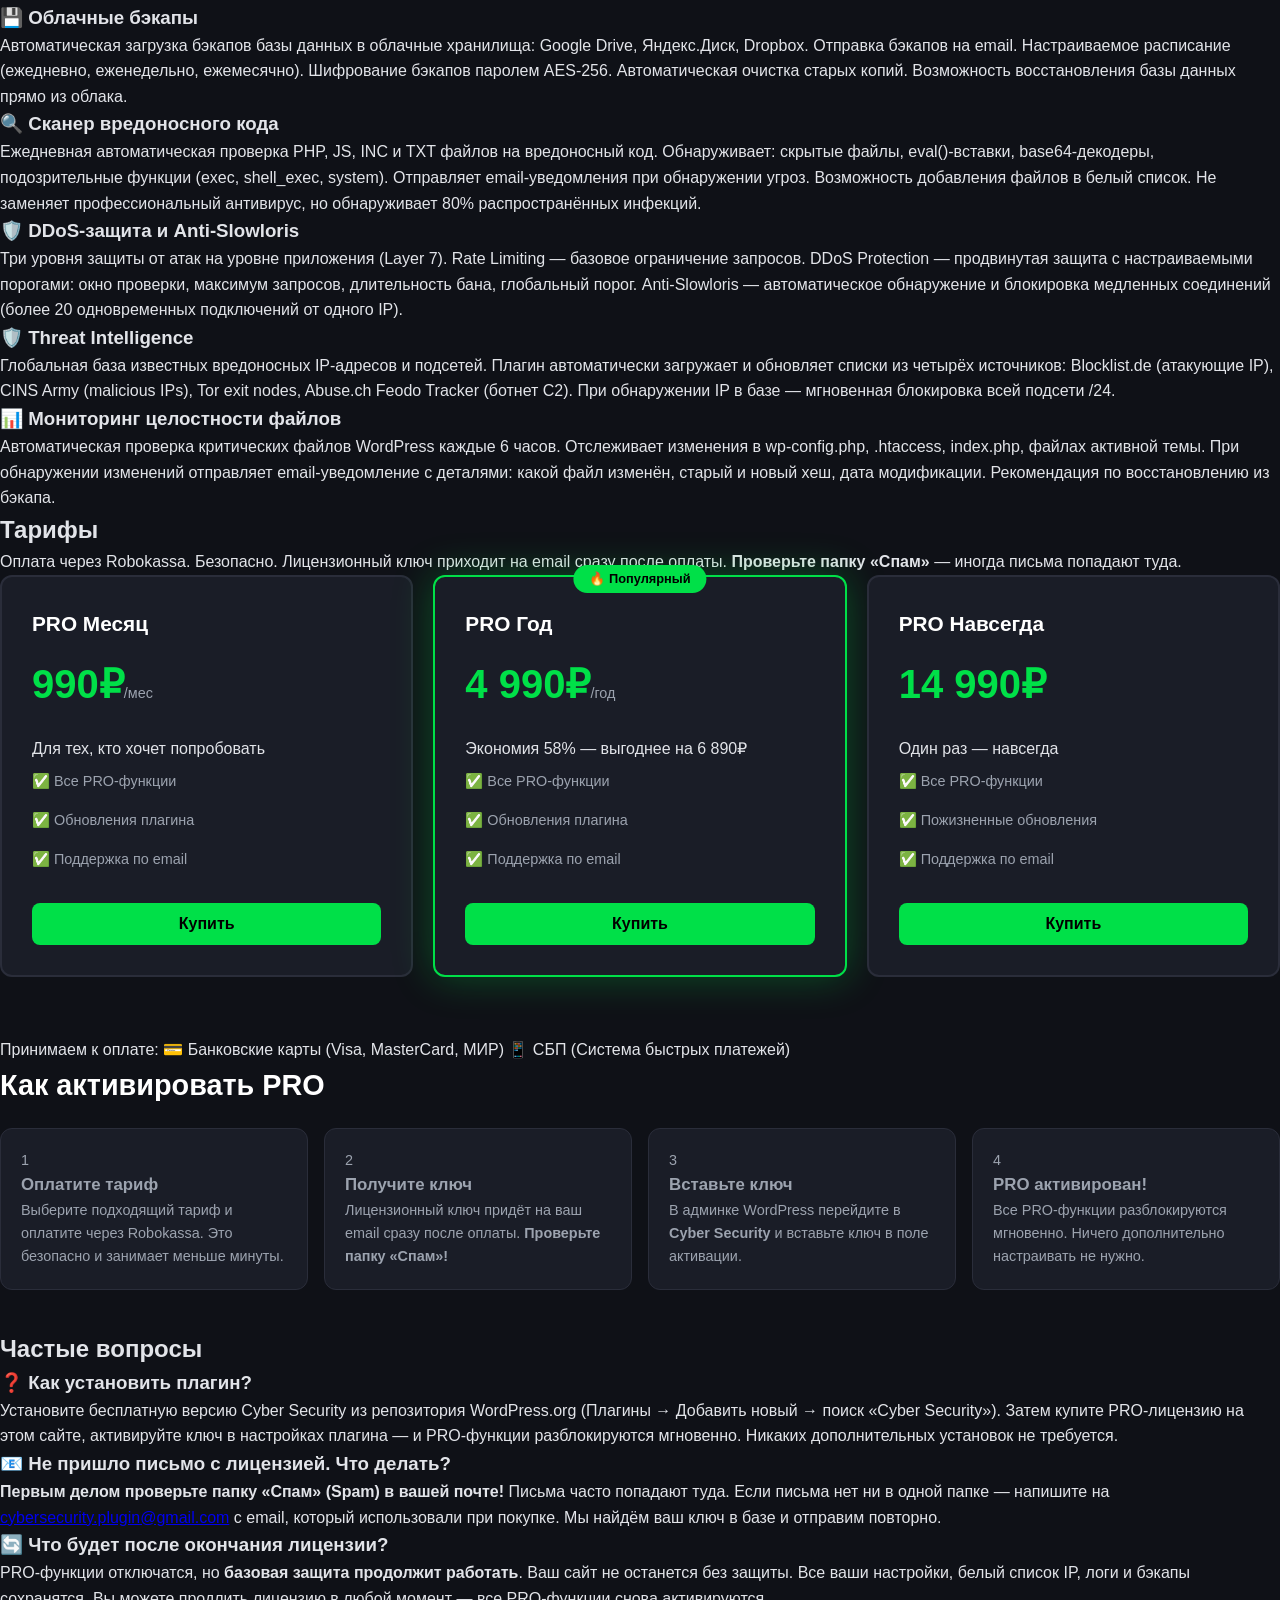
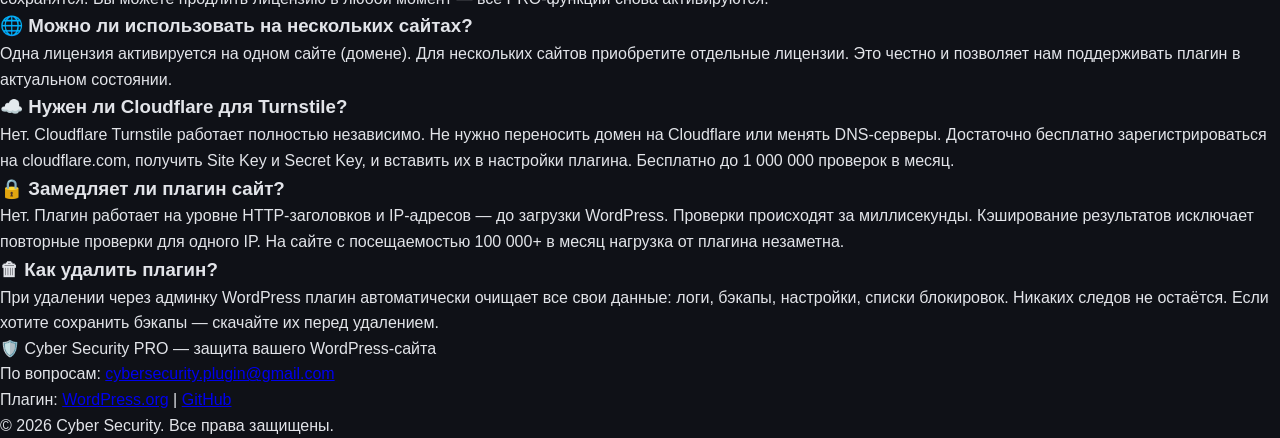
==== commit 697eee03: "FIX Update index" ====
--- a/index.html
+++ b/index.html
@@ -40,9 +40,9 @@
         </div>
         <div class="hero-stats">
             <div class="stat"><span class="stat-number">30+</span><span class="stat-label">методов защиты</span></div>
-            <div class="stat"><span class="stat-number">5.6</span><span class="stat-label">версия плагина</span></div>
             <div class="stat"><span class="stat-number">10</span><span class="stat-label">языков интерфейса</span></div>
             <div class="stat"><span class="stat-number">24/7</span><span class="stat-label">автоматическая защита</span></div>
+            <div class="stat"><span class="stat-number">0</span><span class="stat-label">ложных срабатываний</span></div>
         </div>
     </div>
 </section>
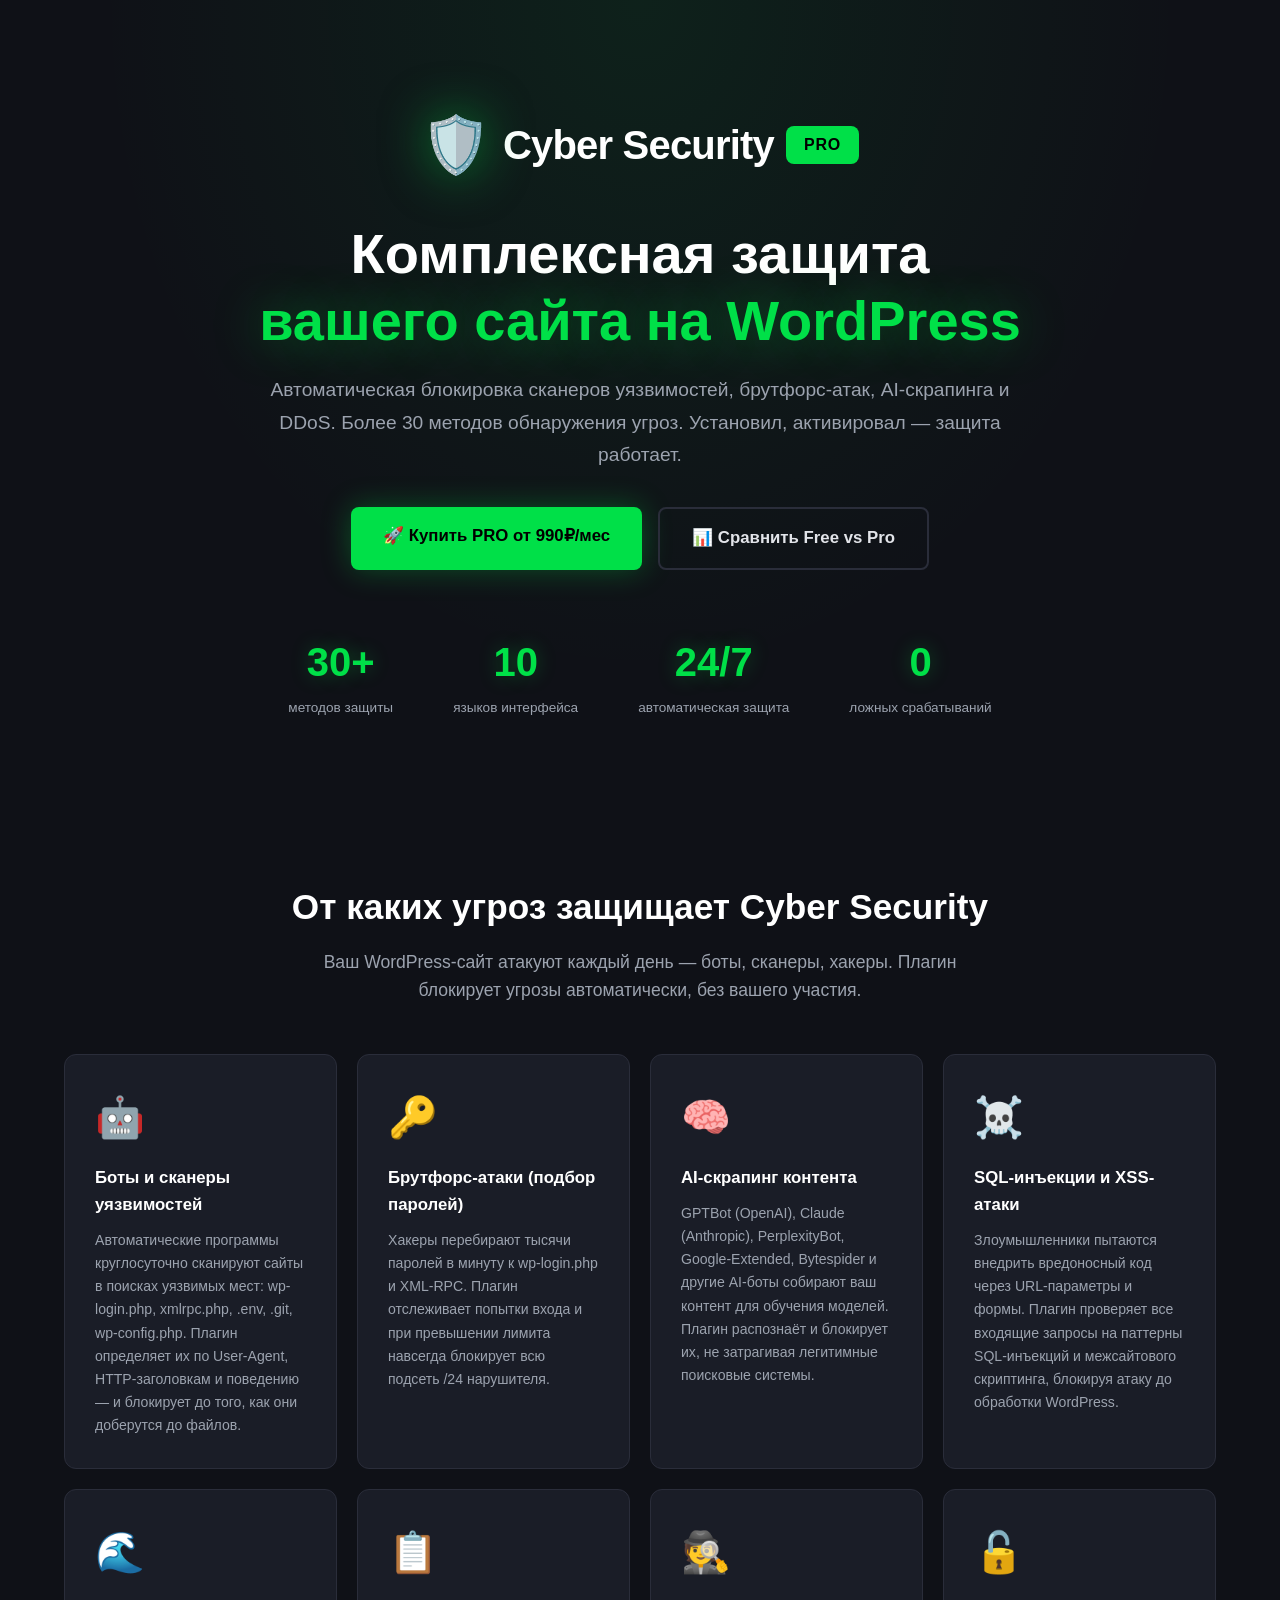
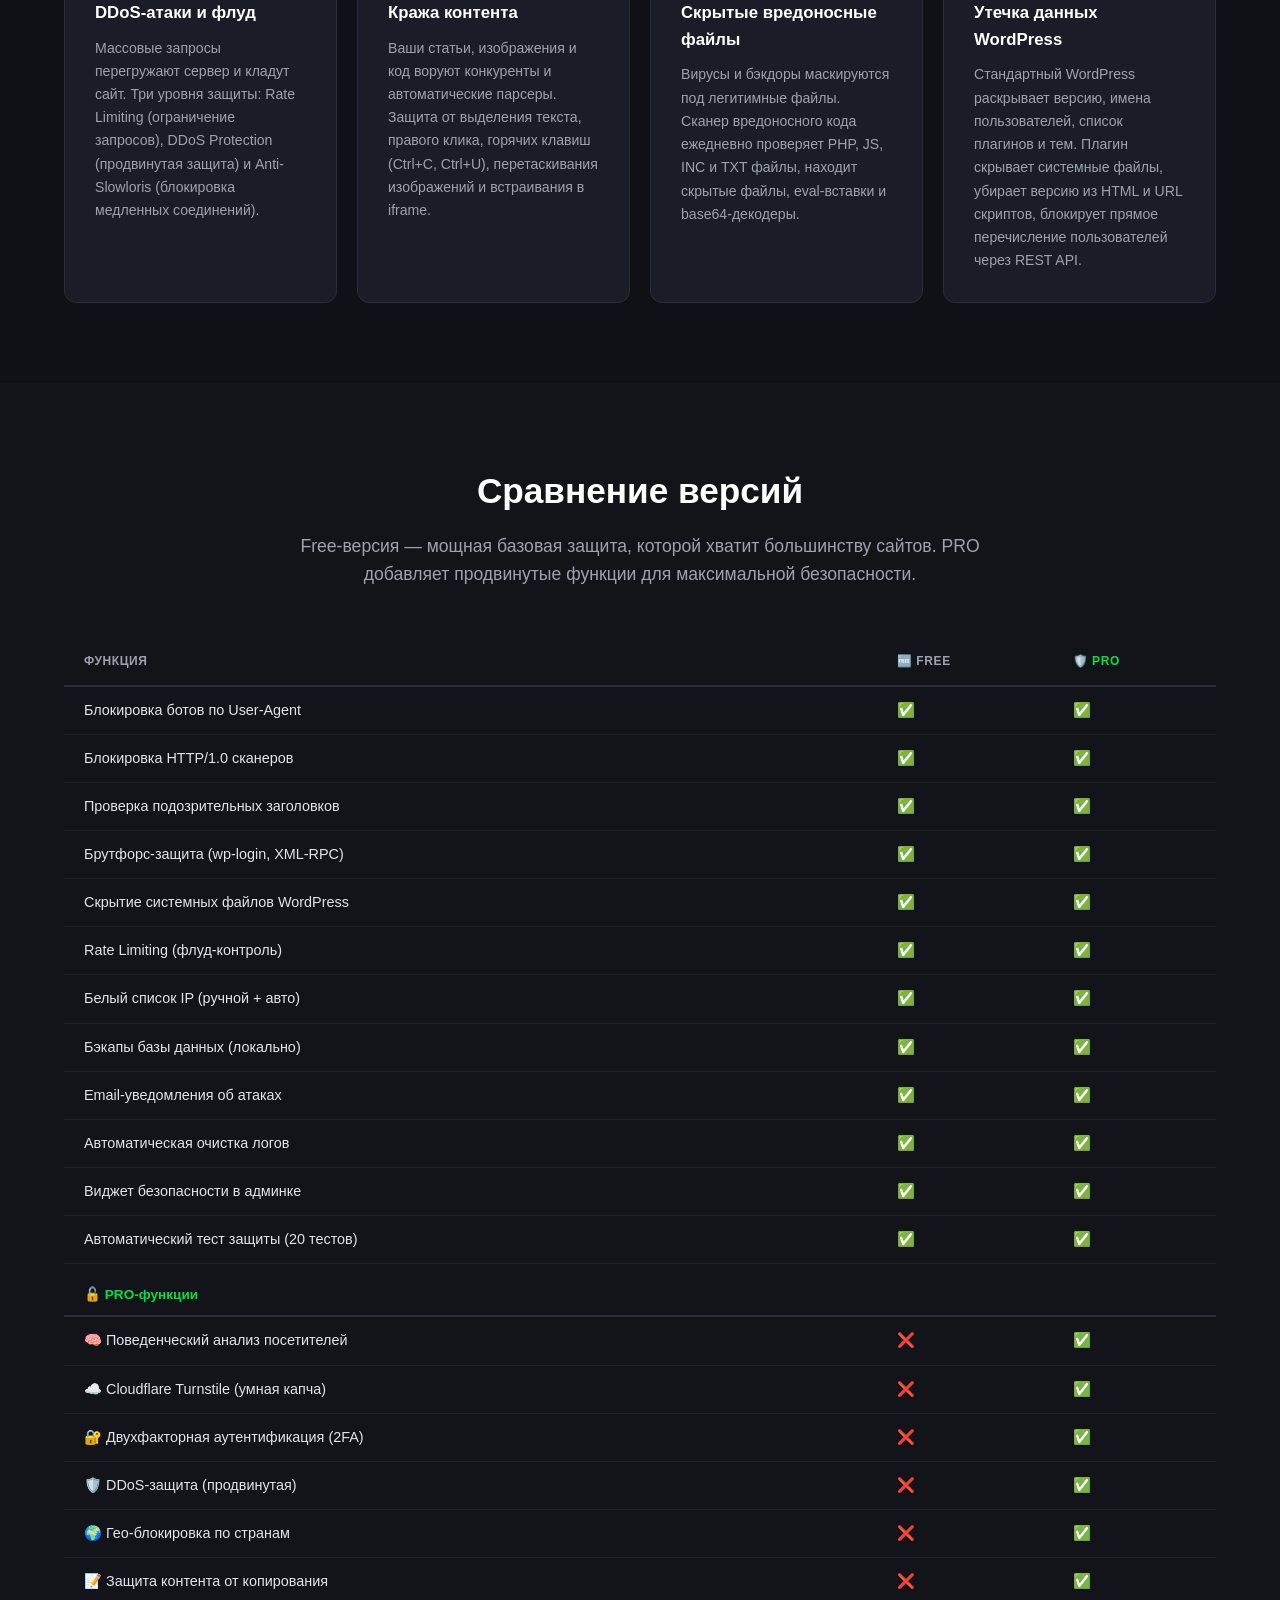
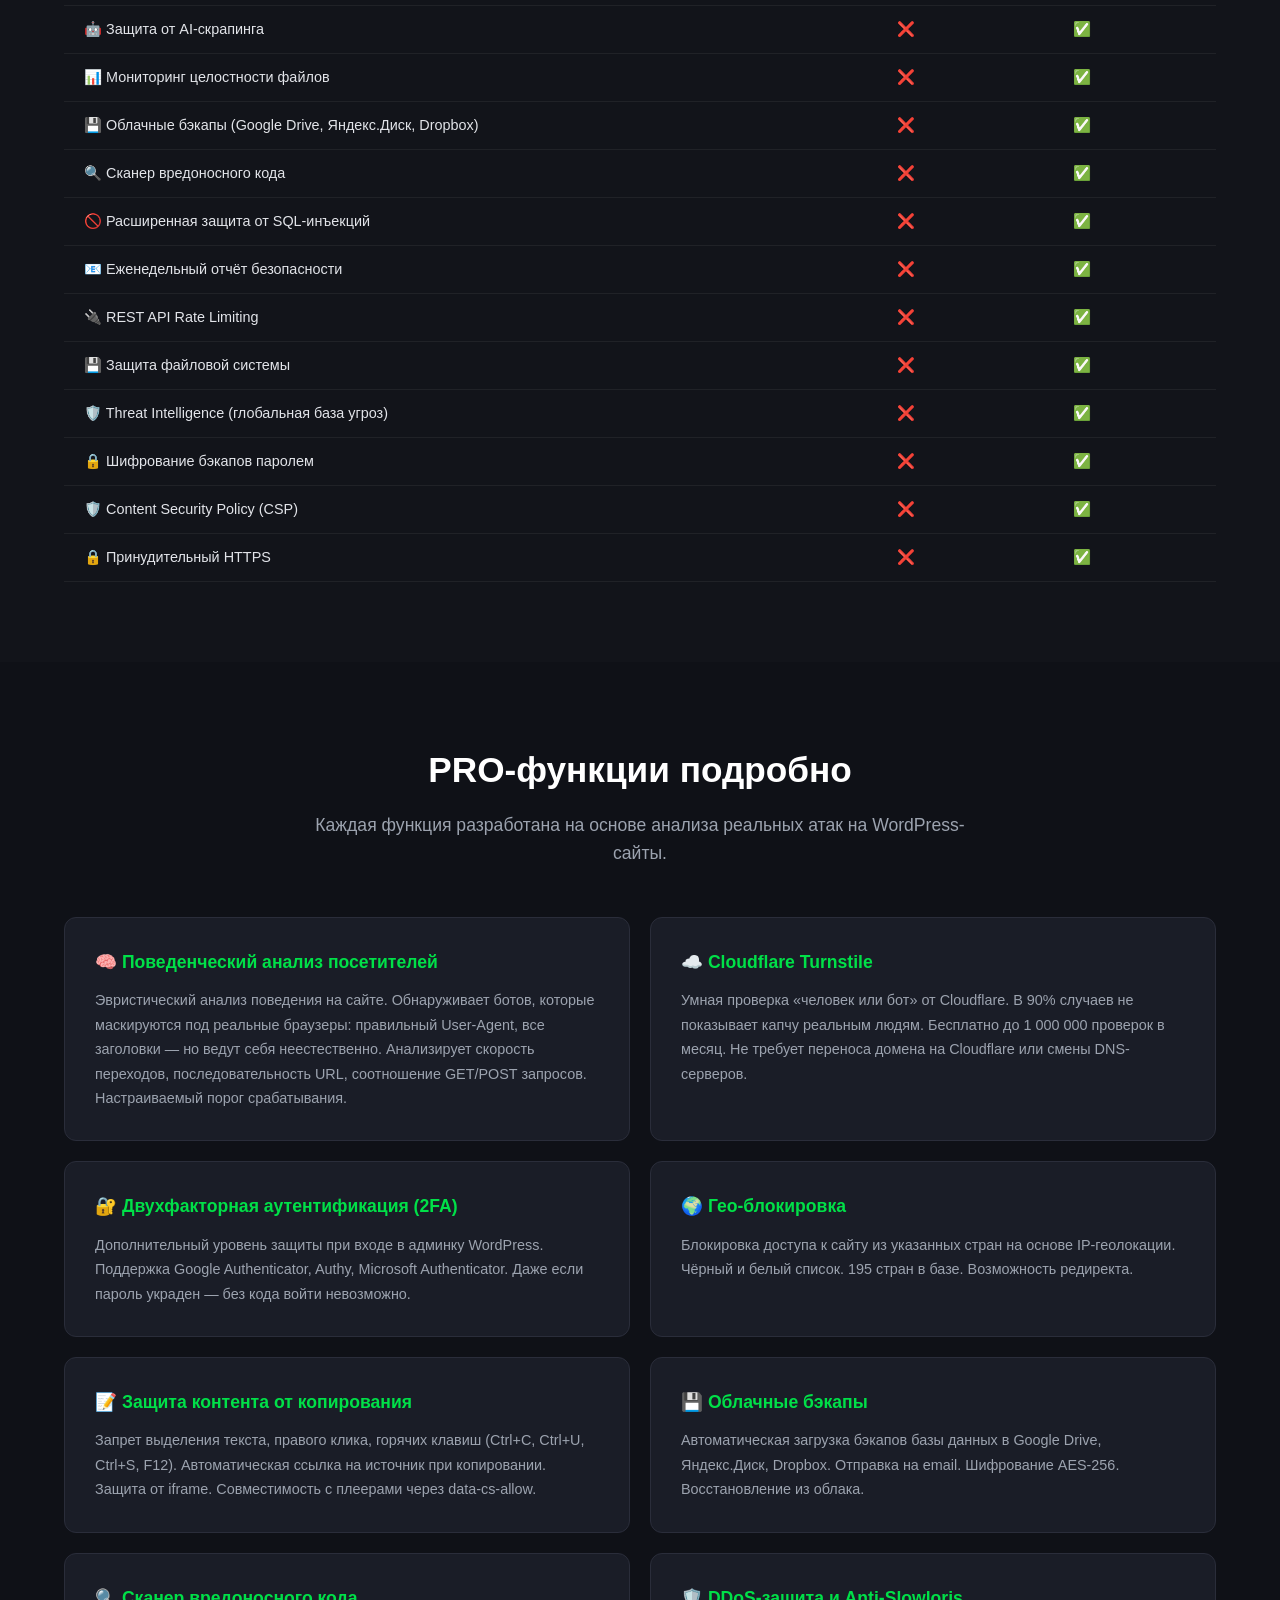
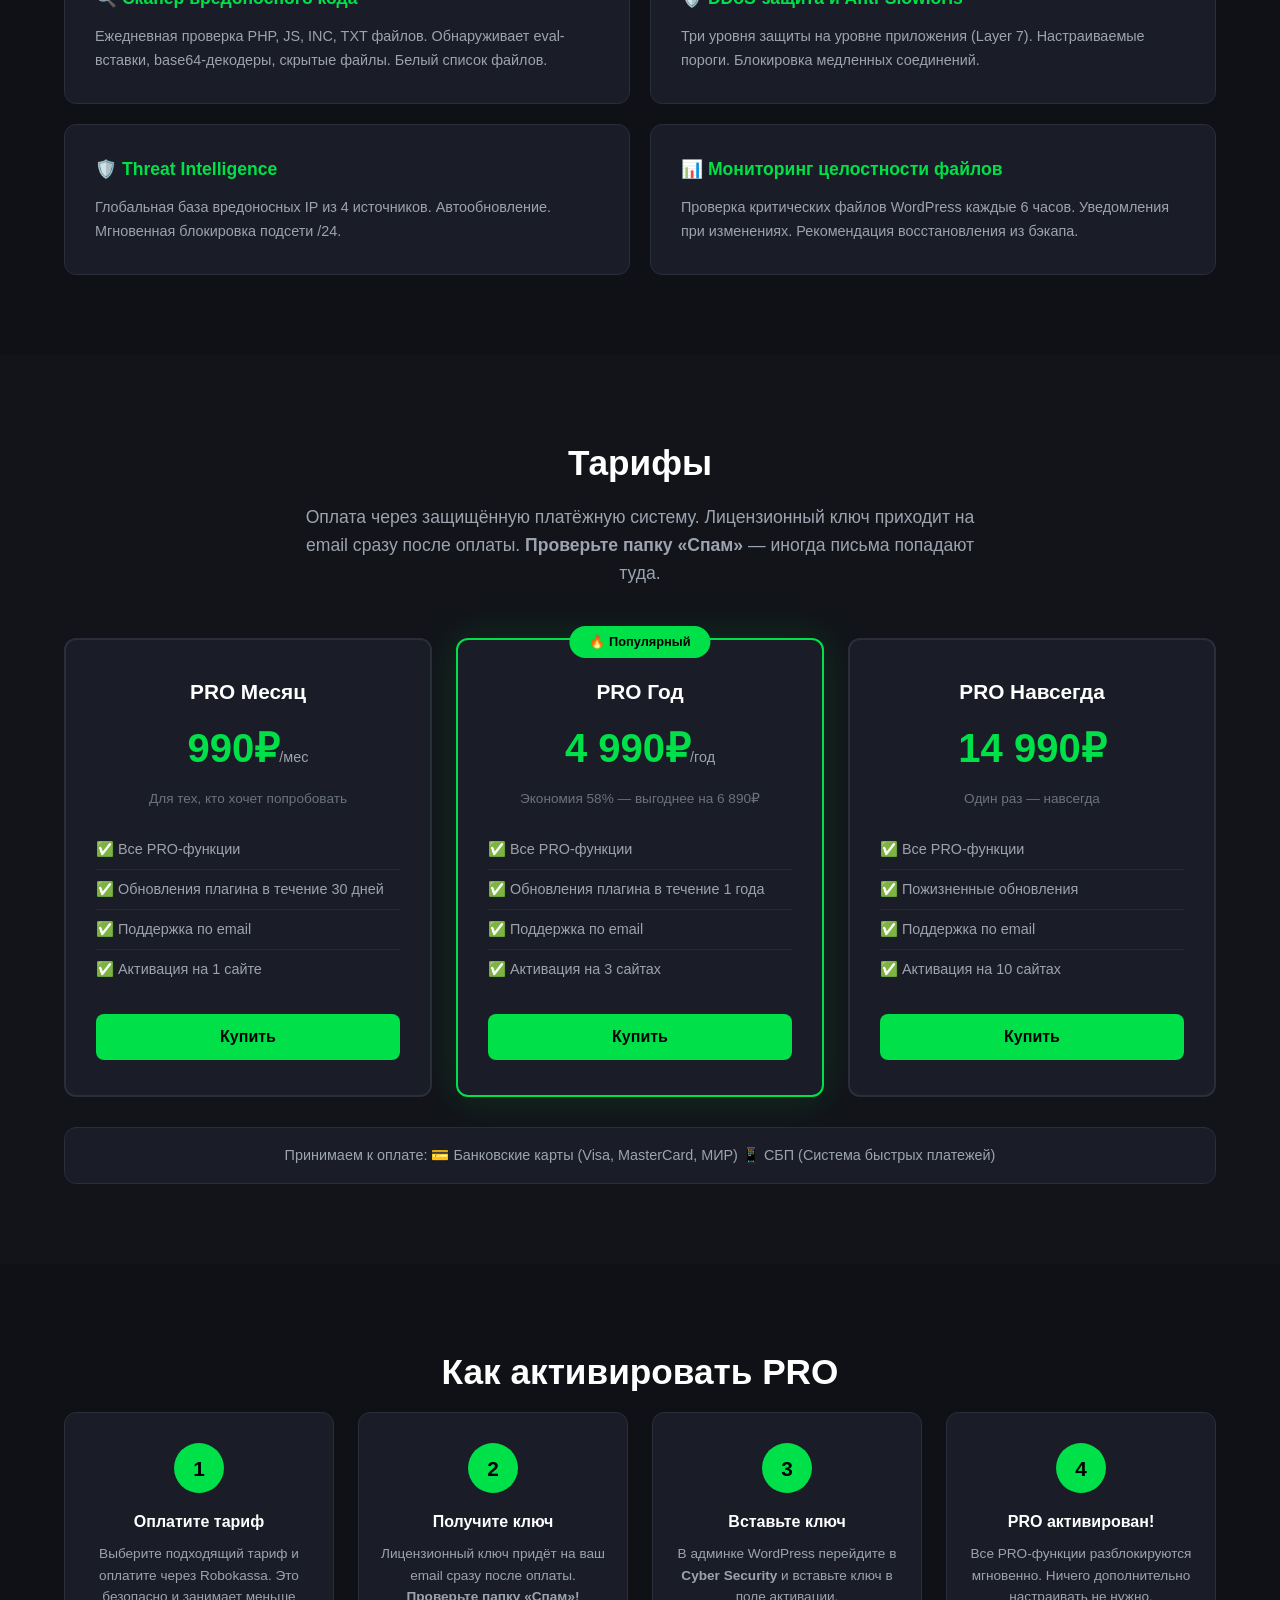
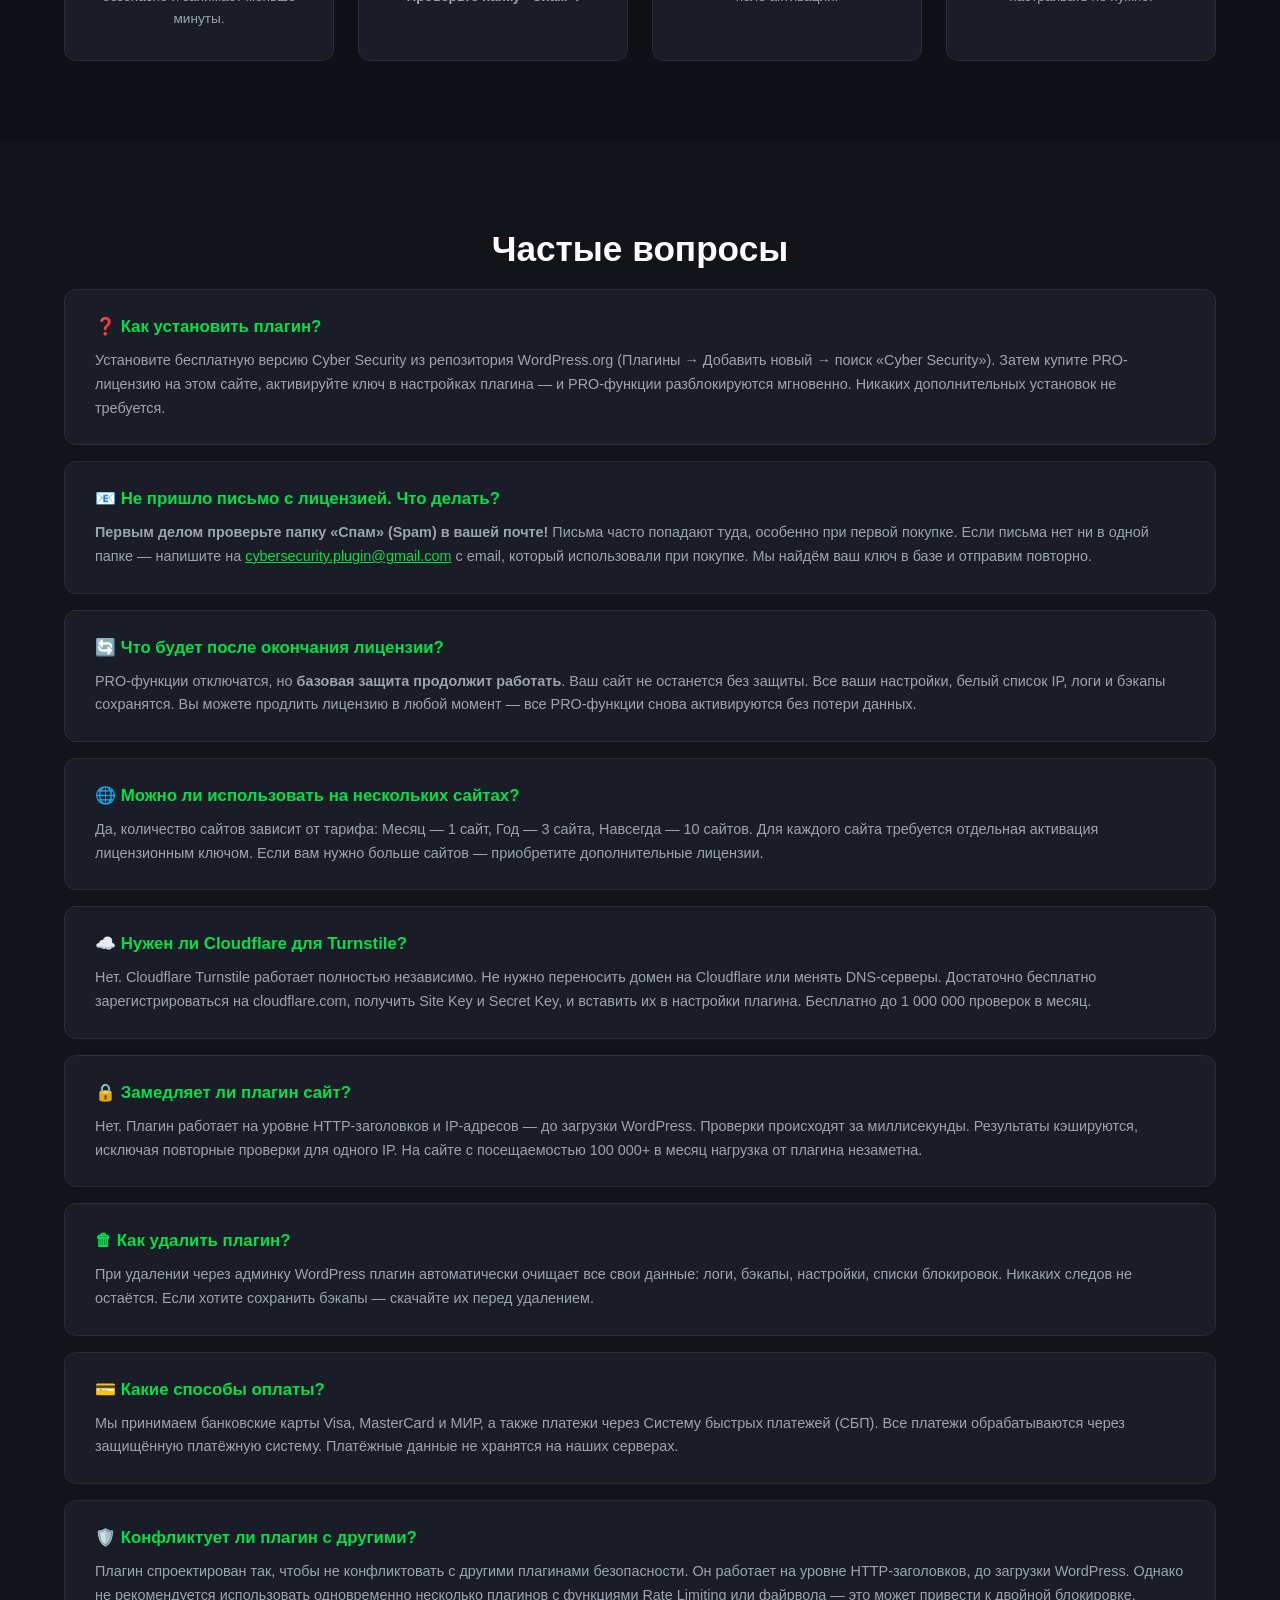
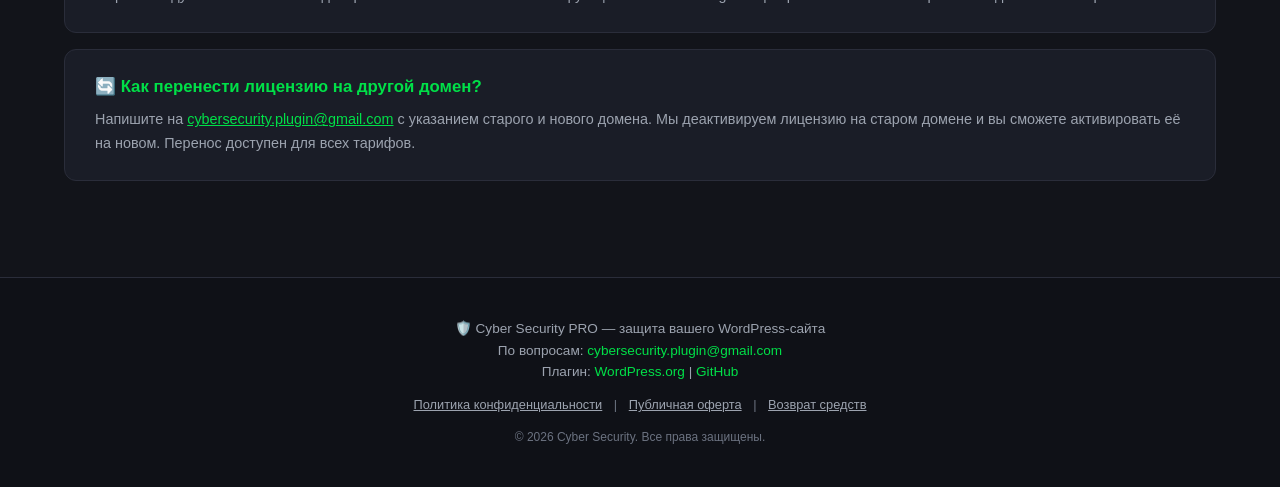
==== commit 6f3acc42: "FIX Update index.html" ====
--- a/index.html
+++ b/index.html
@@ -4,21 +4,19 @@
     <meta charset="UTF-8">
     <meta name="viewport" content="width=device-width, initial-scale=1.0">
     <title>Cyber Security PRO — Защита WordPress от ботов и атак</title>
-    <meta name="description" content="Комплексная защита WordPress: блокировка ботов, брутфорс-атак, AI-скрапинга, DDoS. Поведенческий анализ, 2FA, гео-блокировка, облачные бэкапы.">
-    
+    <meta name="description" content="Комплексная защита WordPress: блокировка ботов, брутфорс-атак, AI-скрапинга, DDoS.">
     <link rel="icon" type="image/png" sizes="32x32" href="favicon-32x32.png">
     <link rel="icon" type="image/png" sizes="512x512" href="icon-512x512.png">
     <meta property="og:image" content="icon-512x512.png">
-    <meta property="og:title" content="Cyber Security PRO — Защита WordPress">
-    <meta property="og:description" content="Комплексная защита WordPress от ботов, брутфорса, AI-скрапинга и DDoS-атак.">
-    
     <link rel="stylesheet" href="css/style.css">
+    <script src="js/translations.js"></script>
+    <script src="js/i18n.js"></script>
 </head>
 <body>
 
-<!-- ============================================ -->
+<div id="lang-switcher" class="lang-switcher"></div>
+
 <!-- HERO -->
-<!-- ============================================ -->
 <section class="hero">
     <div class="container">
         <div class="hero-logo">
@@ -27,334 +25,255 @@
             <span class="hero-badge-pro">PRO</span>
         </div>
         <h1 class="hero-title">
-            Комплексная защита<br>
-            <span class="text-green">вашего сайта на WordPress</span>
+            <span data-i18n="hero_title">Комплексная защита</span><br>
+            <span class="text-green" data-i18n="hero_title_green">вашего сайта на WordPress</span>
         </h1>
-        <p class="hero-subtitle">
-            Автоматическая блокировка сканеров уязвимостей, брутфорс-атак, AI-скрапинга и DDoS.<br>
-            Более 30 методов обнаружения угроз. Установил, активировал — защита работает.
-        </p>
+        <p class="hero-subtitle" data-i18n="hero_subtitle">Автоматическая блокировка сканеров уязвимостей, брутфорс-атак, AI-скрапинга и DDoS. Более 30 методов обнаружения угроз. Установил, активировал — защита работает.</p>
         <div class="hero-buttons">
-            <a href="#pricing" class="btn btn-green">🚀 Купить PRO от 990₽/мес</a>
-            <a href="#comparison" class="btn btn-outline">📊 Сравнить Free vs Pro</a>
+            <a href="#pricing" class="btn btn-green" data-i18n="hero_btn_buy">🚀 Купить PRO от 990₽/мес</a>
+            <a href="#comparison" class="btn btn-outline" data-i18n="hero_btn_compare">📊 Сравнить Free vs Pro</a>
         </div>
         <div class="hero-stats">
-            <div class="stat"><span class="stat-number">30+</span><span class="stat-label">методов защиты</span></div>
-            <div class="stat"><span class="stat-number">10</span><span class="stat-label">языков интерфейса</span></div>
-            <div class="stat"><span class="stat-number">24/7</span><span class="stat-label">автоматическая защита</span></div>
-            <div class="stat"><span class="stat-number">0</span><span class="stat-label">ложных срабатываний</span></div>
-        </div>
-    </div>
-</section>
-
-<!-- ============================================ -->
-<!-- УГРОЗЫ -->
-<!-- ============================================ -->
+            <div class="stat"><span class="stat-number">30+</span><span class="stat-label" data-i18n="stat_methods">методов защиты</span></div>
+            <div class="stat"><span class="stat-number">10</span><span class="stat-label" data-i18n="stat_languages">языков интерфейса</span></div>
+            <div class="stat"><span class="stat-number">24/7</span><span class="stat-label" data-i18n="stat_protection">автоматическая защита</span></div>
+            <div class="stat"><span class="stat-number">0</span><span class="stat-label" data-i18n="stat_false">ложных срабатываний</span></div>
+        </div>
+    </div>
+</section>
+
+<!-- THREATS -->
 <section class="threats">
     <div class="container">
-        <h2 class="section-title">От каких угроз защищает Cyber Security</h2>
-        <p class="section-subtitle">Ваш WordPress-сайт атакуют каждый день — боты, сканеры, хакеры. Плагин блокирует угрозы автоматически, без вашего участия.</p>
-        
+        <h2 class="section-title" data-i18n="threats_title">От каких угроз защищает Cyber Security</h2>
+        <p class="section-subtitle" data-i18n="threats_subtitle">Ваш WordPress-сайт атакуют каждый день — боты, сканеры, хакеры. Плагин блокирует угрозы автоматически, без вашего участия.</p>
         <div class="threats-grid">
-            <div class="threat-card">
-                <div class="threat-icon">🤖</div>
-                <h3>Боты и сканеры уязвимостей</h3>
-                <p>Автоматические программы круглосуточно сканируют сайты в поисках уязвимых мест: wp-login.php, xmlrpc.php, .env, .git, wp-config.php. Плагин определяет их по User-Agent, HTTP-заголовкам и поведению — и блокирует до того, как они доберутся до файлов.</p>
-            </div>
-            <div class="threat-card">
-                <div class="threat-icon">🔑</div>
-                <h3>Брутфорс-атаки (подбор паролей)</h3>
-                <p>Хакеры перебирают тысячи паролей в минуту к wp-login.php и XML-RPC. Плагин отслеживает попытки входа и при превышении лимита (например, 5 попыток за 15 минут) навсегда блокирует всю подсеть /24 нарушителя.</p>
-            </div>
-            <div class="threat-card">
-                <div class="threat-icon">🧠</div>
-                <h3>AI-скрапинг контента</h3>
-                <p>GPTBot (OpenAI), Claude (Anthropic), PerplexityBot, Google-Extended, Bytespider и другие AI-боты собирают ваш контент для обучения моделей. Плагин распознаёт и блокирует их, не затрагивая легитимные поисковые системы.</p>
-            </div>
-            <div class="threat-card">
-                <div class="threat-icon">☠️</div>
-                <h3>SQL-инъекции и XSS-атаки</h3>
-                <p>Злоумышленники пытаются внедрить вредоносный код через URL-параметры и формы. Плагин проверяет все входящие запросы на паттерны SQL-инъекций и межсайтового скриптинга, блокируя атаку до обработки WordPress.</p>
-            </div>
-            <div class="threat-card">
-                <div class="threat-icon">🌊</div>
-                <h3>DDoS-атаки и флуд</h3>
-                <p>Массовые запросы перегружают сервер и кладут сайт. Три уровня защиты: Rate Limiting (ограничение запросов), DDoS Protection (продвинутая защита) и Anti-Slowloris (блокировка медленных соединений).</p>
-            </div>
-            <div class="threat-card">
-                <div class="threat-icon">📋</div>
-                <h3>Кража контента</h3>
-                <p>Ваши статьи, изображения и код воруют конкуренты и автоматические парсеры. Защита от выделения текста, правого клика, горячих клавиш (Ctrl+C, Ctrl+U), перетаскивания изображений и встраивания в iframe.</p>
-            </div>
-            <div class="threat-card">
-                <div class="threat-icon">🕵️</div>
-                <h3>Скрытые вредоносные файлы</h3>
-                <p>Вирусы и бэкдоры маскируются под легитимные файлы. Сканер вредоносного кода ежедневно проверяет PHP, JS, INC и TXT файлы, находит скрытые файлы, eval-вставки и base64-декодеры.</p>
-            </div>
-            <div class="threat-card">
-                <div class="threat-icon">🔓</div>
-                <h3>Утечка данных WordPress</h3>
-                <p>Стандартный WordPress раскрывает версию, имена пользователей, список плагинов и тем. Плагин скрывает системные файлы, убирает версию из HTML и URL скриптов, блокирует прямое перечисление пользователей через REST API.</p>
-            </div>
-        </div>
-    </div>
-</section>
-
-<!-- ============================================ -->
-<!-- СРАВНЕНИЕ FREE VS PRO -->
-<!-- ============================================ -->
+            <div class="threat-card"><div class="threat-icon">🤖</div><h3 data-i18n="threat1_title">Боты и сканеры уязвимостей</h3><p data-i18n="threat1_desc">Автоматические программы круглосуточно сканируют сайты в поисках уязвимых мест: wp-login.php, xmlrpc.php, .env, .git, wp-config.php. Плагин определяет их по User-Agent, HTTP-заголовкам и поведению — и блокирует до того, как они доберутся до файлов.</p></div>
+            <div class="threat-card"><div class="threat-icon">🔑</div><h3 data-i18n="threat2_title">Брутфорс-атаки (подбор паролей)</h3><p data-i18n="threat2_desc">Хакеры перебирают тысячи паролей в минуту к wp-login.php и XML-RPC. Плагин отслеживает попытки входа и при превышении лимита навсегда блокирует всю подсеть /24 нарушителя.</p></div>
+            <div class="threat-card"><div class="threat-icon">🧠</div><h3 data-i18n="threat3_title">AI-скрапинг контента</h3><p data-i18n="threat3_desc">GPTBot (OpenAI), Claude (Anthropic), PerplexityBot, Google-Extended, Bytespider и другие AI-боты собирают ваш контент для обучения моделей. Плагин распознаёт и блокирует их, не затрагивая легитимные поисковые системы.</p></div>
+            <div class="threat-card"><div class="threat-icon">☠️</div><h3 data-i18n="threat4_title">SQL-инъекции и XSS-атаки</h3><p data-i18n="threat4_desc">Злоумышленники пытаются внедрить вредоносный код через URL-параметры и формы. Плагин проверяет все входящие запросы на паттерны SQL-инъекций и межсайтового скриптинга, блокируя атаку до обработки WordPress.</p></div>
+            <div class="threat-card"><div class="threat-icon">🌊</div><h3 data-i18n="threat5_title">DDoS-атаки и флуд</h3><p data-i18n="threat5_desc">Массовые запросы перегружают сервер и кладут сайт. Три уровня защиты: Rate Limiting (ограничение запросов), DDoS Protection (продвинутая защита) и Anti-Slowloris (блокировка медленных соединений).</p></div>
+            <div class="threat-card"><div class="threat-icon">📋</div><h3 data-i18n="threat6_title">Кража контента</h3><p data-i18n="threat6_desc">Ваши статьи, изображения и код воруют конкуренты и автоматические парсеры. Защита от выделения текста, правого клика, горячих клавиш (Ctrl+C, Ctrl+U), перетаскивания изображений и встраивания в iframe.</p></div>
+            <div class="threat-card"><div class="threat-icon">🕵️</div><h3 data-i18n="threat7_title">Скрытые вредоносные файлы</h3><p data-i18n="threat7_desc">Вирусы и бэкдоры маскируются под легитимные файлы. Сканер вредоносного кода ежедневно проверяет PHP, JS, INC и TXT файлы, находит скрытые файлы, eval-вставки и base64-декодеры.</p></div>
+            <div class="threat-card"><div class="threat-icon">🔓</div><h3 data-i18n="threat8_title">Утечка данных WordPress</h3><p data-i18n="threat8_desc">Стандартный WordPress раскрывает версию, имена пользователей, список плагинов и тем. Плагин скрывает системные файлы, убирает версию из HTML и URL скриптов, блокирует прямое перечисление пользователей через REST API.</p></div>
+        </div>
+    </div>
+</section>
+
+<!-- COMPARISON -->
 <section class="comparison" id="comparison">
     <div class="container">
-        <h2 class="section-title">Сравнение версий</h2>
-        <p class="section-subtitle">Free-версия — мощная базовая защита, которой хватит большинству сайтов. PRO добавляет продвинутые функции для максимальной безопасности.</p>
-        
+        <h2 class="section-title" data-i18n="compare_title">Сравнение версий</h2>
+        <p class="section-subtitle" data-i18n="compare_subtitle">Free-версия — мощная базовая защита, которой хватит большинству сайтов. PRO добавляет продвинутые функции для максимальной безопасности.</p>
         <div class="comparison-table-wrap">
             <table class="comparison-table">
-                <thead>
-                    <tr>
-                        <th>Функция</th>
-                        <th class="col-free">🆓 Free</th>
-                        <th class="col-pro">🛡️ PRO</th>
-                    </tr>
-                </thead>
+                <thead><tr><th>Функция</th><th class="col-free" data-i18n="col_free">🆓 Free</th><th class="col-pro" data-i18n="col_pro">🛡️ PRO</th></tr></thead>
                 <tbody>
-                    <tr><td>Блокировка ботов по User-Agent</td><td>✅</td><td>✅</td></tr>
-                    <tr><td>Блокировка HTTP/1.0 сканеров</td><td>✅</td><td>✅</td></tr>
-                    <tr><td>Проверка подозрительных заголовков</td><td>✅</td><td>✅</td></tr>
-                    <tr><td>Брутфорс-защита (wp-login, XML-RPC)</td><td>✅</td><td>✅</td></tr>
-                    <tr><td>Скрытие системных файлов WordPress</td><td>✅</td><td>✅</td></tr>
-                    <tr><td>Rate Limiting (флуд-контроль)</td><td>✅</td><td>✅</td></tr>
-                    <tr><td>Белый список IP (ручной + авто)</td><td>✅</td><td>✅</td></tr>
-                    <tr><td>Бэкапы базы данных (локально)</td><td>✅</td><td>✅</td></tr>
-                    <tr><td>Email-уведомления об атаках</td><td>✅</td><td>✅</td></tr>
-                    <tr><td>Автоматическая очистка логов</td><td>✅</td><td>✅</td></tr>
-                    <tr class="divider"><td colspan="3">🔓 PRO-функции</td></tr>
-                    <tr><td>🧠 Поведенческий анализ посетителей</td><td>❌</td><td>✅</td></tr>
-                    <tr><td>☁️ Cloudflare Turnstile (умная капча)</td><td>❌</td><td>✅</td></tr>
-                    <tr><td>🔐 Двухфакторная аутентификация (2FA)</td><td>❌</td><td>✅</td></tr>
-                    <tr><td>🛡️ DDoS-защита (продвинутая)</td><td>❌</td><td>✅</td></tr>
-                    <tr><td>🌍 Гео-блокировка по странам</td><td>❌</td><td>✅</td></tr>
-                    <tr><td>📝 Защита контента от копирования</td><td>❌</td><td>✅</td></tr>
-                    <tr><td>🤖 Защита от AI-скрапинга</td><td>❌</td><td>✅</td></tr>
-                    <tr><td>📊 Мониторинг целостности файлов</td><td>❌</td><td>✅</td></tr>
-                    <tr><td>💾 Облачные бэкапы (Google Drive, Яндекс.Диск, Dropbox)</td><td>❌</td><td>✅</td></tr>
-                    <tr><td>🔍 Сканер вредоносного кода</td><td>❌</td><td>✅</td></tr>
-                    <tr><td>🚫 Расширенная защита от SQL-инъекций</td><td>❌</td><td>✅</td></tr>
-                    <tr><td>📧 Еженедельный отчёт безопасности</td><td>❌</td><td>✅</td></tr>
-                    <tr><td>🔌 REST API Rate Limiting</td><td>❌</td><td>✅</td></tr>
-                    <tr><td>💾 Защита файловой системы</td><td>❌</td><td>✅</td></tr>
-                    <tr><td>🛡️ Threat Intelligence (глобальная база угроз)</td><td>❌</td><td>✅</td></tr>
-                    <tr><td>🔒 Шифрование бэкапов паролем</td><td>❌</td><td>✅</td></tr>
+                    <tr><td data-i18n="table_bot_ua">Блокировка ботов по User-Agent</td><td>✅</td><td>✅</td></tr>
+                    <tr><td data-i18n="table_http10">Блокировка HTTP/1.0 сканеров</td><td>✅</td><td>✅</td></tr>
+                    <tr><td data-i18n="table_headers">Проверка подозрительных заголовков</td><td>✅</td><td>✅</td></tr>
+                    <tr><td data-i18n="table_brute">Брутфорс-защита (wp-login, XML-RPC)</td><td>✅</td><td>✅</td></tr>
+                    <tr><td data-i18n="table_hide_wp">Скрытие системных файлов WordPress</td><td>✅</td><td>✅</td></tr>
+                    <tr><td data-i18n="table_rate_limit">Rate Limiting (флуд-контроль)</td><td>✅</td><td>✅</td></tr>
+                    <tr><td data-i18n="table_whitelist">Белый список IP (ручной + авто)</td><td>✅</td><td>✅</td></tr>
+                    <tr><td data-i18n="table_backups">Бэкапы базы данных (локально)</td><td>✅</td><td>✅</td></tr>
+                    <tr><td data-i18n="table_alerts">Email-уведомления об атаках</td><td>✅</td><td>✅</td></tr>
+                    <tr><td data-i18n="table_log_cleanup">Автоматическая очистка логов</td><td>✅</td><td>✅</td></tr>
+                    <tr><td data-i18n="table_dashboard">Виджет безопасности в админке</td><td>✅</td><td>✅</td></tr>
+                    <tr><td data-i18n="table_test">Автоматический тест защиты (20 тестов)</td><td>✅</td><td>✅</td></tr>
+                    <tr class="divider"><td colspan="3" data-i18n="divider_pro">🔓 PRO-функции</td></tr>
+                    <tr><td data-i18n="table_behavioral">🧠 Поведенческий анализ посетителей</td><td>❌</td><td>✅</td></tr>
+                    <tr><td data-i18n="table_turnstile">☁️ Cloudflare Turnstile (умная капча)</td><td>❌</td><td>✅</td></tr>
+                    <tr><td data-i18n="table_2fa">🔐 Двухфакторная аутентификация (2FA)</td><td>❌</td><td>✅</td></tr>
+                    <tr><td data-i18n="table_ddos">🛡️ DDoS-защита (продвинутая)</td><td>❌</td><td>✅</td></tr>
+                    <tr><td data-i18n="table_geo">🌍 Гео-блокировка по странам</td><td>❌</td><td>✅</td></tr>
+                    <tr><td data-i18n="table_content">📝 Защита контента от копирования</td><td>❌</td><td>✅</td></tr>
+                    <tr><td data-i18n="table_ai">🤖 Защита от AI-скрапинга</td><td>❌</td><td>✅</td></tr>
+                    <tr><td data-i18n="table_integrity">📊 Мониторинг целостности файлов</td><td>❌</td><td>✅</td></tr>
+                    <tr><td data-i18n="table_cloud">💾 Облачные бэкапы (Google Drive, Яндекс.Диск, Dropbox)</td><td>❌</td><td>✅</td></tr>
+                    <tr><td data-i18n="table_malware">🔍 Сканер вредоносного кода</td><td>❌</td><td>✅</td></tr>
+                    <tr><td data-i18n="table_sql">🚫 Расширенная защита от SQL-инъекций</td><td>❌</td><td>✅</td></tr>
+                    <tr><td data-i18n="table_report">📧 Еженедельный отчёт безопасности</td><td>❌</td><td>✅</td></tr>
+                    <tr><td data-i18n="table_api">🔌 REST API Rate Limiting</td><td>❌</td><td>✅</td></tr>
+                    <tr><td data-i18n="table_filesystem">💾 Защита файловой системы</td><td>❌</td><td>✅</td></tr>
+                    <tr><td data-i18n="table_threat">🛡️ Threat Intelligence (глобальная база угроз)</td><td>❌</td><td>✅</td></tr>
+                    <tr><td data-i18n="table_encrypt">🔒 Шифрование бэкапов паролем</td><td>❌</td><td>✅</td></tr>
+                    <tr><td data-i18n="table_csp">🛡️ Content Security Policy (CSP)</td><td>❌</td><td>✅</td></tr>
+                    <tr><td data-i18n="table_https">🔒 Принудительный HTTPS</td><td>❌</td><td>✅</td></tr>
                 </tbody>
             </table>
         </div>
     </div>
 </section>
 
-<!-- ============================================ -->
-<!-- PRO-ФУНКЦИИ ПОДРОБНО -->
-<!-- ============================================ -->
+<!-- PRO FEATURES -->
 <section class="pro-features">
     <div class="container">
-        <h2 class="section-title">PRO-функции подробно</h2>
-        <p class="section-subtitle">Каждая функция разработана на основе анализа реальных атак на WordPress-сайты.</p>
-        
+        <h2 class="section-title" data-i18n="pro_features_title">PRO-функции подробно</h2>
+        <p class="section-subtitle" data-i18n="pro_features_subtitle">Каждая функция разработана на основе анализа реальных атак на WordPress-сайты.</p>
         <div class="pro-features-grid">
-            <div class="pro-feature-card">
-                <h3>🧠 Поведенческий анализ посетителей</h3>
-                <p>Эвристический анализ поведения на сайте. Обнаруживает ботов, которые маскируются под реальные браузеры: правильный User-Agent, все заголовки — но ведут себя неестественно. Анализирует скорость переходов между страницами, последовательность URL, соотношение GET/POST запросов, попытки доступа к скрытым файлам WordPress. Настраиваемый порог срабатывания.</p>
-            </div>
-            <div class="pro-feature-card">
-                <h3>☁️ Cloudflare Turnstile</h3>
-                <p>Умная проверка «человек или бот» от Cloudflare. В 90% случаев не показывает капчу реальным людям — проверка происходит в фоне. Бесплатно до 1 000 000 проверок в месяц. Не требует переноса домена на Cloudflare или смены DNS-серверов. Автоматически заменяет простой тест «2+2=?» на более надёжную проверку.</p>
-            </div>
-            <div class="pro-feature-card">
-                <h3>🔐 Двухфакторная аутентификация (2FA)</h3>
-                <p>Дополнительный уровень защиты при входе в админку WordPress. Поддержка Google Authenticator, Authy, Microsoft Authenticator. Каждый пользователь настраивает 2FA индивидуально в своём профиле. При входе требуется 6-значный код из приложения на телефоне. Даже если пароль украден — без кода войти невозможно.</p>
-            </div>
-            <div class="pro-feature-card">
-                <h3>🌍 Гео-блокировка</h3>
-                <p>Блокировка доступа к сайту из указанных стран на основе IP-геолокации. Два режима: чёрный список (блокировать выбранные страны) и белый список (пропускать только выбранные). Возможность редиректа на другой URL вместо показа страницы блокировки. 195 стран в базе. Полезно для блокировки трафика из стран с высоким уровнем атак.</p>
-            </div>
-            <div class="pro-feature-card">
-                <h3>📝 Защита контента от копирования</h3>
-                <p>Комплексная защита от кражи контента: запрет выделения текста, правого клика, горячих клавиш (Ctrl+C, Ctrl+U, Ctrl+S, F12, Ctrl+Shift+I/J/C), перетаскивания изображений. Автоматическое добавление ссылки на источник при копировании текста. Защита от встраивания сайта в iframe. Не применяется к администраторам. Совместимость с аудио/видео плеерами через data-cs-allow.</p>
-            </div>
-            <div class="pro-feature-card">
-                <h3>💾 Облачные бэкапы</h3>
-                <p>Автоматическая загрузка бэкапов базы данных в облачные хранилища: Google Drive, Яндекс.Диск, Dropbox. Отправка бэкапов на email. Настраиваемое расписание (ежедневно, еженедельно, ежемесячно). Шифрование бэкапов паролем AES-256. Автоматическая очистка старых копий. Возможность восстановления базы данных прямо из облака.</p>
-            </div>
-            <div class="pro-feature-card">
-                <h3>🔍 Сканер вредоносного кода</h3>
-                <p>Ежедневная автоматическая проверка PHP, JS, INC и TXT файлов на вредоносный код. Обнаруживает: скрытые файлы, eval()-вставки, base64-декодеры, подозрительные функции (exec, shell_exec, system). Отправляет email-уведомления при обнаружении угроз. Возможность добавления файлов в белый список. Не заменяет профессиональный антивирус, но обнаруживает 80% распространённых инфекций.</p>
-            </div>
-            <div class="pro-feature-card">
-                <h3>🛡️ DDoS-защита и Anti-Slowloris</h3>
-                <p>Три уровня защиты от атак на уровне приложения (Layer 7). Rate Limiting — базовое ограничение запросов. DDoS Protection — продвинутая защита с настраиваемыми порогами: окно проверки, максимум запросов, длительность бана, глобальный порог. Anti-Slowloris — автоматическое обнаружение и блокировка медленных соединений (более 20 одновременных подключений от одного IP).</p>
-            </div>
-            <div class="pro-feature-card">
-                <h3>🛡️ Threat Intelligence</h3>
-                <p>Глобальная база известных вредоносных IP-адресов и подсетей. Плагин автоматически загружает и обновляет списки из четырёх источников: Blocklist.de (атакующие IP), CINS Army (malicious IPs), Tor exit nodes, Abuse.ch Feodo Tracker (ботнет C2). При обнаружении IP в базе — мгновенная блокировка всей подсети /24.</p>
-            </div>
-            <div class="pro-feature-card">
-                <h3>📊 Мониторинг целостности файлов</h3>
-                <p>Автоматическая проверка критических файлов WordPress каждые 6 часов. Отслеживает изменения в wp-config.php, .htaccess, index.php, файлах активной темы. При обнаружении изменений отправляет email-уведомление с деталями: какой файл изменён, старый и новый хеш, дата модификации. Рекомендация по восстановлению из бэкапа.</p>
-            </div>
-        </div>
-    </div>
-</section>
-
-<!-- ============================================ -->
-<!-- ТАРИФЫ -->
-<!-- ============================================ -->
+            <div class="pro-feature-card"><h3 data-i18n="pro1_title">🧠 Поведенческий анализ посетителей</h3><p data-i18n="pro1_desc">Эвристический анализ поведения на сайте. Обнаруживает ботов, которые маскируются под реальные браузеры: правильный User-Agent, все заголовки — но ведут себя неестественно. Анализирует скорость переходов, последовательность URL, соотношение GET/POST запросов. Настраиваемый порог срабатывания.</p></div>
+            <div class="pro-feature-card"><h3 data-i18n="pro2_title">☁️ Cloudflare Turnstile</h3><p data-i18n="pro2_desc">Умная проверка «человек или бот» от Cloudflare. В 90% случаев не показывает капчу реальным людям. Бесплатно до 1 000 000 проверок в месяц. Не требует переноса домена на Cloudflare или смены DNS-серверов.</p></div>
+            <div class="pro-feature-card"><h3 data-i18n="pro3_title">🔐 Двухфакторная аутентификация (2FA)</h3><p data-i18n="pro3_desc">Дополнительный уровень защиты при входе в админку WordPress. Поддержка Google Authenticator, Authy, Microsoft Authenticator. Даже если пароль украден — без кода войти невозможно.</p></div>
+            <div class="pro-feature-card"><h3 data-i18n="pro4_title">🌍 Гео-блокировка</h3><p data-i18n="pro4_desc">Блокировка доступа к сайту из указанных стран на основе IP-геолокации. Чёрный и белый список. 195 стран в базе. Возможность редиректа.</p></div>
+            <div class="pro-feature-card"><h3 data-i18n="pro5_title">📝 Защита контента от копирования</h3><p data-i18n="pro5_desc">Запрет выделения текста, правого клика, горячих клавиш (Ctrl+C, Ctrl+U, Ctrl+S, F12). Автоматическая ссылка на источник при копировании. Защита от iframe. Совместимость с плеерами через data-cs-allow.</p></div>
+            <div class="pro-feature-card"><h3 data-i18n="pro6_title">💾 Облачные бэкапы</h3><p data-i18n="pro6_desc">Автоматическая загрузка бэкапов базы данных в Google Drive, Яндекс.Диск, Dropbox. Отправка на email. Шифрование AES-256. Восстановление из облака.</p></div>
+            <div class="pro-feature-card"><h3 data-i18n="pro7_title">🔍 Сканер вредоносного кода</h3><p data-i18n="pro7_desc">Ежедневная проверка PHP, JS, INC, TXT файлов. Обнаруживает eval-вставки, base64-декодеры, скрытые файлы. Белый список файлов.</p></div>
+            <div class="pro-feature-card"><h3 data-i18n="pro8_title">🛡️ DDoS-защита и Anti-Slowloris</h3><p data-i18n="pro8_desc">Три уровня защиты на уровне приложения (Layer 7). Настраиваемые пороги. Блокировка медленных соединений.</p></div>
+            <div class="pro-feature-card"><h3 data-i18n="pro9_title">🛡️ Threat Intelligence</h3><p data-i18n="pro9_desc">Глобальная база вредоносных IP из 4 источников. Автообновление. Мгновенная блокировка подсети /24.</p></div>
+            <div class="pro-feature-card"><h3 data-i18n="pro10_title">📊 Мониторинг целостности файлов</h3><p data-i18n="pro10_desc">Проверка критических файлов WordPress каждые 6 часов. Уведомления при изменениях. Рекомендация восстановления из бэкапа.</p></div>
+        </div>
+    </div>
+</section>
+
+<!-- PRICING -->
 <section class="pricing-section" id="pricing">
     <div class="container">
-        <h2 class="section-title">Тарифы</h2>
-        <p class="section-subtitle">Оплата через Robokassa. Безопасно. Лицензионный ключ приходит на email сразу после оплаты. <strong>Проверьте папку «Спам»</strong> — иногда письма попадают туда.</p>
-        
+        <h2 class="section-title" data-i18n="pricing_title">Тарифы</h2>
+        <p class="section-subtitle" data-i18n-html="pricing_subtitle">Оплата через защищённую платёжную систему. Лицензионный ключ приходит на email сразу после оплаты. <strong>Проверьте папку «Спам»</strong> — иногда письма попадают туда.</p>
         <div class="pricing">
             <div class="plan">
-                <div class="plan-name">PRO Месяц</div>
+                <div class="plan-name" data-i18n="plan_month">PRO Месяц</div>
                 <div class="plan-price">990₽<span>/мес</span></div>
-                <p class="plan-desc">Для тех, кто хочет попробовать</p>
+                <p class="plan-desc" data-i18n="plan_month_desc">Для тех, кто хочет попробовать</p>
                 <ul>
-                    <li>✅ Все PRO-функции</li>
-                    <li>✅ Обновления плагина</li>
-                    <li>✅ Поддержка по email</li>
+                    <li data-i18n="plan_feature1">✅ Все PRO-функции</li>
+                    <li data-i18n="plan_feature_updates">✅ Обновления плагина в течение 30 дней</li>
+                    <li data-i18n="plan_feature_support">✅ Поддержка по email</li>
+                    <li data-i18n="plan_feature_sites">✅ Активация на 1 сайте</li>
                 </ul>
-                <button onclick="buyPlan('monthly')" class="btn-buy">Купить</button>
+                <button onclick="buyPlan('monthly')" class="btn-buy" data-i18n="btn_buy">Купить</button>
             </div>
-            
             <div class="plan featured">
-                <div class="plan-badge">🔥 Популярный</div>
-                <div class="plan-name">PRO Год</div>
+                <div class="plan-badge" data-i18n="badge_popular">🔥 Популярный</div>
+                <div class="plan-name" data-i18n="plan_year">PRO Год</div>
                 <div class="plan-price">4 990₽<span>/год</span></div>
-                <p class="plan-desc">Экономия 58% — выгоднее на 6 890₽</p>
+                <p class="plan-desc" data-i18n="plan_year_desc">Экономия 58% — выгоднее на 6 890₽</p>
                 <ul>
-                    <li>✅ Все PRO-функции</li>
-                    <li>✅ Обновления плагина</li>
-                    <li>✅ Поддержка по email</li>
+                    <li data-i18n="plan_feature1">✅ Все PRO-функции</li>
+                    <li data-i18n="plan_feature_updates_year">✅ Обновления плагина в течение 1 года</li>
+                    <li data-i18n="plan_feature_support">✅ Поддержка по email</li>
+                    <li data-i18n="plan_feature_sites_3">✅ Активация на 3 сайтах</li>
                 </ul>
-                <button onclick="buyPlan('yearly')" class="btn-buy">Купить</button>
+                <button onclick="buyPlan('yearly')" class="btn-buy" data-i18n="btn_buy">Купить</button>
             </div>
-            
             <div class="plan">
-                <div class="plan-name">PRO Навсегда</div>
+                <div class="plan-name" data-i18n="plan_lifetime">PRO Навсегда</div>
                 <div class="plan-price">14 990₽</div>
-                <p class="plan-desc">Один раз — навсегда</p>
+                <p class="plan-desc" data-i18n="plan_lifetime_desc">Один раз — навсегда</p>
                 <ul>
-                    <li>✅ Все PRO-функции</li>
-                    <li>✅ Пожизненные обновления</li>
-                    <li>✅ Поддержка по email</li>
+                    <li data-i18n="plan_feature1">✅ Все PRO-функции</li>
+                    <li data-i18n="plan_feature_lifetime">✅ Пожизненные обновления</li>
+                    <li data-i18n="plan_feature_support">✅ Поддержка по email</li>
+                    <li data-i18n="plan_feature_sites_10">✅ Активация на 10 сайтах</li>
                 </ul>
-                <button onclick="buyPlan('lifetime')" class="btn-buy">Купить</button>
+                <button onclick="buyPlan('lifetime')" class="btn-buy" data-i18n="btn_buy">Купить</button>
             </div>
         </div>
-        
         <div class="payment-methods">
-            <span>Принимаем к оплате:</span>
-            <span class="payment-icon">💳</span> Банковские карты (Visa, MasterCard, МИР)
-            <span class="payment-icon">📱</span> СБП (Система быстрых платежей)
-        </div>
-    </div>
-</section>
-
-<!-- ============================================ -->
-<!-- КАК АКТИВИРОВАТЬ -->
-<!-- ============================================ -->
+            <span data-i18n="payment_methods">Принимаем к оплате:</span>
+            <span class="payment-icon">💳</span> <span data-i18n="payment_cards">Банковские карты (Visa, MasterCard, МИР)</span>
+            <span class="payment-icon">📱</span> <span data-i18n="payment_sbp">СБП (Система быстрых платежей)</span>
+        </div>
+    </div>
+</section>
+
+<!-- HOW IT WORKS -->
 <section class="how-it-works">
     <div class="container">
-        <h2 class="section-title">Как активировать PRO</h2>
+        <h2 class="section-title" data-i18n="how_title">Как активировать PRO</h2>
         <div class="steps">
-            <div class="step">
-                <div class="step-number">1</div>
-                <h3>Оплатите тариф</h3>
-                <p>Выберите подходящий тариф и оплатите через Robokassa. Это безопасно и занимает меньше минуты.</p>
-            </div>
-            <div class="step">
-                <div class="step-number">2</div>
-                <h3>Получите ключ</h3>
-                <p>Лицензионный ключ придёт на ваш email сразу после оплаты. <strong>Проверьте папку «Спам»!</strong></p>
-            </div>
-            <div class="step">
-                <div class="step-number">3</div>
-                <h3>Вставьте ключ</h3>
-                <p>В админке WordPress перейдите в <strong>Cyber Security</strong> и вставьте ключ в поле активации.</p>
-            </div>
-            <div class="step">
-                <div class="step-number">4</div>
-                <h3>PRO активирован!</h3>
-                <p>Все PRO-функции разблокируются мгновенно. Ничего дополнительно настраивать не нужно.</p>
-            </div>
-        </div>
-    </div>
-</section>
-
-<!-- ============================================ -->
+            <div class="step"><div class="step-number">1</div><h3 data-i18n="step1_title">Оплатите тариф</h3><p data-i18n="step1_desc">Выберите подходящий тариф и оплатите через Robokassa. Это безопасно и занимает меньше минуты.</p></div>
+            <div class="step"><div class="step-number">2</div><h3 data-i18n="step2_title">Получите ключ</h3><p data-i18n-html="step2_desc">Лицензионный ключ придёт на ваш email сразу после оплаты. <strong>Проверьте папку «Спам»!</strong></p></div>
+            <div class="step"><div class="step-number">3</div><h3 data-i18n="step3_title">Вставьте ключ</h3><p data-i18n-html="step3_desc">В админке WordPress перейдите в <strong>Cyber Security</strong> и вставьте ключ в поле активации.</p></div>
+            <div class="step"><div class="step-number">4</div><h3 data-i18n="step4_title">PRO активирован!</h3><p data-i18n="step4_desc">Все PRO-функции разблокируются мгновенно. Ничего дополнительно настраивать не нужно.</p></div>
+        </div>
+    </div>
+</section>
+
 <!-- FAQ -->
-<!-- ============================================ -->
 <section class="faq">
     <div class="container">
-        <h2 class="section-title">Частые вопросы</h2>
-        
-        <div class="faq-item">
-            <h3>❓ Как установить плагин?</h3>
-            <p>Установите бесплатную версию Cyber Security из репозитория WordPress.org (Плагины → Добавить новый → поиск «Cyber Security»). Затем купите PRO-лицензию на этом сайте, активируйте ключ в настройках плагина — и PRO-функции разблокируются мгновенно. Никаких дополнительных установок не требуется.</p>
-        </div>
-        
-        <div class="faq-item">
-            <h3>📧 Не пришло письмо с лицензией. Что делать?</h3>
-            <p><strong>Первым делом проверьте папку «Спам» (Spam) в вашей почте!</strong> Письма часто попадают туда. Если письма нет ни в одной папке — напишите на <a href="mailto:cybersecurity.plugin@gmail.com">cybersecurity.plugin@gmail.com</a> с email, который использовали при покупке. Мы найдём ваш ключ в базе и отправим повторно.</p>
-        </div>
-        
-        <div class="faq-item">
-            <h3>🔄 Что будет после окончания лицензии?</h3>
-            <p>PRO-функции отключатся, но <strong>базовая защита продолжит работать</strong>. Ваш сайт не останется без защиты. Все ваши настройки, белый список IP, логи и бэкапы сохранятся. Вы можете продлить лицензию в любой момент — все PRO-функции снова активируются.</p>
-        </div>
-        
-        <div class="faq-item">
-            <h3>🌐 Можно ли использовать на нескольких сайтах?</h3>
-            <p>Одна лицензия активируется на одном сайте (домене). Для нескольких сайтов приобретите отдельные лицензии. Это честно и позволяет нам поддерживать плагин в актуальном состоянии.</p>
-        </div>
-        
-        <div class="faq-item">
-            <h3>☁️ Нужен ли Cloudflare для Turnstile?</h3>
-            <p>Нет. Cloudflare Turnstile работает полностью независимо. Не нужно переносить домен на Cloudflare или менять DNS-серверы. Достаточно бесплатно зарегистрироваться на cloudflare.com, получить Site Key и Secret Key, и вставить их в настройки плагина. Бесплатно до 1 000 000 проверок в месяц.</p>
-        </div>
-        
-        <div class="faq-item">
-            <h3>🔒 Замедляет ли плагин сайт?</h3>
-            <p>Нет. Плагин работает на уровне HTTP-заголовков и IP-адресов — до загрузки WordPress. Проверки происходят за миллисекунды. Кэширование результатов исключает повторные проверки для одного IP. На сайте с посещаемостью 100 000+ в месяц нагрузка от плагина незаметна.</p>
-        </div>
-        
-        <div class="faq-item">
-            <h3>🗑 Как удалить плагин?</h3>
-            <p>При удалении через админку WordPress плагин автоматически очищает все свои данные: логи, бэкапы, настройки, списки блокировок. Никаких следов не остаётся. Если хотите сохранить бэкапы — скачайте их перед удалением.</p>
-        </div>
-    </div>
-</section>
-
-<!-- ============================================ -->
-<!-- ФУТЕР -->
-<!-- ============================================ -->
+        <h2 class="section-title" data-i18n="faq_title">Частые вопросы</h2>
+        
+        <div class="faq-item">
+            <h3 data-i18n="faq1_q">❓ Как установить плагин?</h3>
+            <p data-i18n="faq1_a">Установите бесплатную версию Cyber Security из репозитория WordPress.org (Плагины → Добавить новый → поиск «Cyber Security»). Затем купите PRO-лицензию на этом сайте, активируйте ключ в настройках плагина — и PRO-функции разблокируются мгновенно. Никаких дополнительных установок не требуется.</p>
+        </div>
+        
+        <div class="faq-item">
+            <h3 data-i18n="faq2_q">📧 Не пришло письмо с лицензией. Что делать?</h3>
+            <p data-i18n-html="faq2_a"><strong>Первым делом проверьте папку «Спам» (Spam) в вашей почте!</strong> Письма часто попадают туда, особенно при первой покупке. Если письма нет ни в одной папке — напишите на <a href="mailto:cybersecurity.plugin@gmail.com">cybersecurity.plugin@gmail.com</a> с email, который использовали при покупке. Мы найдём ваш ключ в базе и отправим повторно.</p>
+        </div>
+        
+        <div class="faq-item">
+            <h3 data-i18n="faq3_q">🔄 Что будет после окончания лицензии?</h3>
+            <p data-i18n-html="faq3_a">PRO-функции отключатся, но <strong>базовая защита продолжит работать</strong>. Ваш сайт не останется без защиты. Все ваши настройки, белый список IP, логи и бэкапы сохранятся. Вы можете продлить лицензию в любой момент — все PRO-функции снова активируются без потери данных.</p>
+        </div>
+        
+        <div class="faq-item">
+            <h3 data-i18n="faq4_q">🌐 Можно ли использовать на нескольких сайтах?</h3>
+            <p data-i18n="faq4_a">Да, количество сайтов зависит от тарифа: Месяц — 1 сайт, Год — 3 сайта, Навсегда — 10 сайтов. Для каждого сайта требуется отдельная активация лицензионным ключом. Если вам нужно больше сайтов — приобретите дополнительные лицензии.</p>
+        </div>
+        
+        <div class="faq-item">
+            <h3 data-i18n="faq5_q">☁️ Нужен ли Cloudflare для Turnstile?</h3>
+            <p data-i18n="faq5_a">Нет. Cloudflare Turnstile работает полностью независимо. Не нужно переносить домен на Cloudflare или менять DNS-серверы. Достаточно бесплатно зарегистрироваться на cloudflare.com, получить Site Key и Secret Key, и вставить их в настройки плагина. Бесплатно до 1 000 000 проверок в месяц.</p>
+        </div>
+        
+        <div class="faq-item">
+            <h3 data-i18n="faq6_q">🔒 Замедляет ли плагин сайт?</h3>
+            <p data-i18n="faq6_a">Нет. Плагин работает на уровне HTTP-заголовков и IP-адресов — до загрузки WordPress. Проверки происходят за миллисекунды. Результаты кэшируются, исключая повторные проверки для одного IP. На сайте с посещаемостью 100 000+ в месяц нагрузка от плагина незаметна.</p>
+        </div>
+        
+        <div class="faq-item">
+            <h3 data-i18n="faq7_q">🗑 Как удалить плагин?</h3>
+            <p data-i18n="faq7_a">При удалении через админку WordPress плагин автоматически очищает все свои данные: логи, бэкапы, настройки, списки блокировок. Никаких следов не остаётся. Если хотите сохранить бэкапы — скачайте их перед удалением.</p>
+        </div>
+        
+        <div class="faq-item">
+            <h3 data-i18n="faq8_q">💳 Какие способы оплаты?</h3>
+            <p data-i18n="faq8_a">Мы принимаем банковские карты Visa, MasterCard и МИР, а также платежи через Систему быстрых платежей (СБП). Все платежи обрабатываются через защищённую платёжную систему. Платёжные данные не хранятся на наших серверах.</p>
+        </div>
+        
+        <div class="faq-item">
+            <h3 data-i18n="faq9_q">🛡️ Конфликтует ли плагин с другими?</h3>
+            <p data-i18n="faq9_a">Плагин спроектирован так, чтобы не конфликтовать с другими плагинами безопасности. Он работает на уровне HTTP-заголовков, до загрузки WordPress. Однако не рекомендуется использовать одновременно несколько плагинов с функциями Rate Limiting или файрвола — это может привести к двойной блокировке.</p>
+        </div>
+        
+        <div class="faq-item">
+            <h3 data-i18n="faq10_q">🔄 Как перенести лицензию на другой домен?</h3>
+            <p data-i18n-html="faq10_a">Напишите на <a href="mailto:cybersecurity.plugin@gmail.com">cybersecurity.plugin@gmail.com</a> с указанием старого и нового домена. Мы деактивируем лицензию на старом домене и вы сможете активировать её на новом. Перенос доступен для всех тарифов.</p>
+        </div>
+    </div>
+</section>
+
+<!-- FOOTER -->
 <footer class="footer">
     <div class="container">
-        <p>🛡️ Cyber Security PRO — защита вашего WordPress-сайта</p>
-        <p>По вопросам: <a href="mailto:cybersecurity.plugin@gmail.com">cybersecurity.plugin@gmail.com</a></p>
-        <p>Плагин: <a href="https://wordpress.org/plugins/cyber-security/" target="_blank">WordPress.org</a> | <a href="https://github.com/gataurus/cyber-security" target="_blank">GitHub</a></p>
-        <p class="copyright">© 2026 Cyber Security. Все права защищены.</p>
+        <p data-i18n="footer_text">🛡️ Cyber Security PRO — защита вашего WordPress-сайта</p>
+        <p><span data-i18n="footer_contact">По вопросам:</span> <a href="mailto:cybersecurity.plugin@gmail.com">cybersecurity.plugin@gmail.com</a></p>
+        <p>Плагин: <a href="https://wordpress.org/plugins/cyber-security/">WordPress.org</a> | <a href="https://github.com/gataurus/cyber-security">GitHub</a></p>
+        <div class="footer-links">
+            <a href="docs/privacy.html" data-i18n="footer_privacy">Политика конфиденциальности</a>
+            <span>|</span>
+            <a href="docs/terms.html" data-i18n="footer_terms">Публичная оферта</a>
+            <span>|</span>
+            <a href="docs/refund.html" data-i18n="footer_refund">Возврат средств</a>
+        </div>
+        <p class="copyright" data-i18n="footer_copyright">© 2026 Cyber Security. Все права защищены.</p>
     </div>
 </footer>
 
-<!-- Модальное окно для email -->
+<!-- MODAL -->
 <div id="email-modal" class="modal" style="display:none;">
     <div class="modal-content">
-        <h2>Введите email для получения ключа</h2>
-        <p>Лицензионный ключ будет отправлен на этот адрес сразу после оплаты. <strong>Проверьте папку «Спам»!</strong></p>
-        <input type="email" id="email-input" placeholder="your@email.com" required>
-        <p id="email-error" style="color:#ff4040;display:none;">Введите корректный email</p>
-        <button onclick="confirmEmail()" class="btn-buy">Продолжить</button>
-        <button onclick="closeModal()" class="btn-cancel">Отмена</button>
+        <h2 data-i18n="modal_title">Введите email для получения ключа</h2>
+        <p data-i18n-html="modal_desc">Лицензионный ключ будет отправлен на этот адрес сразу после оплаты. <strong>Проверьте папку «Спам»!</strong></p>
+        <input type="email" id="email-input" data-i18n-placeholder="modal_placeholder" placeholder="your@email.com" required>
+        <p id="email-error" style="color:#ff4040;display:none;" data-i18n="modal_error">Введите корректный email</p>
+        <button onclick="confirmEmail()" class="btn-buy" data-i18n="modal_continue">Продолжить</button>
+        <button onclick="closeModal()" class="btn-cancel" data-i18n="modal_cancel">Отмена</button>
     </div>
 </div>
 
--- a/css/style.css
+++ b/css/style.css
@@ -1,125 +1,263 @@
+/* ============================================ */
+/* RESET & BASE */
+/* ============================================ */
 :root {
     --bg: #0f1117;
-    --card-bg: #1a1d27;
+    --bg-card: #1a1d27;
+    --bg-card-hover: #1e2130;
     --border: #2a2d3a;
+    --border-light: rgba(255, 255, 255, 0.06);
     --text: #e2e4e9;
     --text-secondary: #9ca3af;
-    --accent: #00e048;
-    --danger: #ff4040;
-    --warning: #ffb800;
+    --text-muted: #6b7280;
+    --green: #00e048;
+    --green-dark: #00b038;
+    --green-glow: rgba(0, 224, 72, 0.15);
+    --red: #ff4040;
+    --yellow: #ffb800;
+    --blue: #00c0e8;
     --radius: 12px;
+    --radius-sm: 8px;
+    --font: 'Inter', -apple-system, BlinkMacSystemFont, 'Segoe UI', Roboto, sans-serif;
 }
 
 * { margin: 0; padding: 0; box-sizing: border-box; }
+html { scroll-behavior: smooth; }
 
 body {
-    font-family: 'Inter', -apple-system, sans-serif;
+    font-family: var(--font);
     background: var(--bg);
     color: var(--text);
     line-height: 1.6;
-}
-
-.hero { min-height: 100vh; padding: 60px 20px; }
-.hero-content { max-width: 1100px; margin: 0 auto; text-align: center; }
-
-.logo {
-    font-size: 2rem; font-weight: 800; color: var(--accent);
-    margin-bottom: 20px; text-shadow: 0 0 30px rgba(0, 224, 72, 0.5);
-}
-
-h1 { font-size: 2.5rem; font-weight: 800; color: #fff; margin-bottom: 12px; }
-.subtitle { font-size: 1.1rem; color: var(--text-secondary); margin-bottom: 40px; }
-
-.pricing {
-    display: grid;
-    grid-template-columns: repeat(auto-fit, minmax(300px, 1fr));
-    gap: 20px;
-    margin-bottom: 60px;
-}
-
-.plan {
-    background: var(--card-bg);
-    border: 2px solid var(--border);
-    border-radius: var(--radius);
-    padding: 30px;
-    transition: all 0.3s;
-    position: relative;
-}
-
-.plan:hover { border-color: var(--accent); box-shadow: 0 0 30px rgba(0, 224, 72, 0.2); }
-.plan.featured { border-color: var(--accent); box-shadow: 0 0 40px rgba(0, 224, 72, 0.3); }
-
-.plan-badge {
-    position: absolute; top: -12px; left: 50%; transform: translateX(-50%);
-    background: var(--accent); color: #000; padding: 4px 16px;
-    border-radius: 20px; font-size: 0.8rem; font-weight: 700;
-}
-
-.plan-name { font-size: 1.3rem; font-weight: 700; color: #fff; margin-bottom: 12px; }
-.plan-price { font-size: 2.5rem; font-weight: 800; color: var(--accent); margin-bottom: 20px; }
+    -webkit-font-smoothing: antialiased;
+}
+
+.container { max-width: 1200px; margin: 0 auto; padding: 0 24px; }
+
+/* ============================================ */
+/* SECTION TITLES */
+/* ============================================ */
+.section-title {
+    font-size: 2.2rem; font-weight: 900; color: #fff;
+    text-align: center; margin-bottom: 12px;
+}
+
+.section-subtitle {
+    font-size: 1.1rem; color: var(--text-secondary);
+    text-align: center; max-width: 700px; margin: 0 auto 50px;
+}
+
+/* ============================================ */
+/* HERO */
+/* ============================================ */
+.hero {
+    padding: 100px 0 80px; text-align: center;
+    background: radial-gradient(ellipse at 50% 0%, rgba(0, 224, 72, 0.08) 0%, transparent 60%);
+}
+
+.hero-logo { display: flex; align-items: center; justify-content: center; gap: 12px; margin-bottom: 30px; }
+.hero-shield { font-size: 3.5rem; filter: drop-shadow(0 0 25px rgba(0, 224, 72, 0.5)); }
+.hero-brand { font-size: 2.5rem; font-weight: 900; color: #fff; letter-spacing: -0.02em; }
+.hero-badge-pro { background: var(--green); color: #000; padding: 6px 18px; border-radius: 8px; font-size: 1rem; font-weight: 800; letter-spacing: 0.05em; }
+
+.hero-title { font-size: 3.5rem; font-weight: 900; color: #fff; line-height: 1.2; margin-bottom: 20px; }
+.text-green { color: var(--green); text-shadow: 0 0 50px rgba(0, 224, 72, 0.4); }
+
+.hero-subtitle { font-size: 1.2rem; color: var(--text-secondary); max-width: 750px; margin: 0 auto 35px; line-height: 1.7; }
+
+.hero-buttons { display: flex; gap: 16px; justify-content: center; flex-wrap: wrap; margin-bottom: 60px; }
+
+.btn { display: inline-block; padding: 16px 32px; border-radius: var(--radius-sm); font-weight: 700; font-size: 1.05rem; text-decoration: none; cursor: pointer; transition: all 0.2s; }
+.btn-green { background: var(--green); color: #000; box-shadow: 0 0 30px rgba(0, 224, 72, 0.3); }
+.btn-green:hover { background: var(--green-dark); box-shadow: 0 0 50px rgba(0, 224, 72, 0.5); transform: translateY(-2px); }
+.btn-outline { background: transparent; color: var(--text); border: 2px solid var(--border); }
+.btn-outline:hover { border-color: var(--green); color: var(--green); }
+
+.hero-stats { display: flex; justify-content: center; gap: 60px; flex-wrap: wrap; }
+.stat { text-align: center; }
+.stat-number { display: block; font-size: 2.5rem; font-weight: 900; color: var(--green); text-shadow: 0 0 20px rgba(0, 224, 72, 0.3); }
+.stat-label { font-size: 0.85rem; color: var(--text-secondary); margin-top: 4px; }
+
+/* ============================================ */
+/* THREATS */
+/* ============================================ */
+.threats { padding: 80px 0; }
+.threats-grid { display: grid; grid-template-columns: repeat(4, 1fr); gap: 20px; }
+.threat-card { background: var(--bg-card); border: 1px solid var(--border); border-radius: var(--radius); padding: 30px; transition: all 0.2s; }
+.threat-card:hover { border-color: var(--green); box-shadow: 0 0 25px var(--green-glow); transform: translateY(-2px); }
+.threat-icon { font-size: 2.5rem; margin-bottom: 16px; }
+.threat-card h3 { font-size: 1.05rem; color: #fff; margin-bottom: 10px; }
+.threat-card p { font-size: 0.88rem; color: var(--text-secondary); line-height: 1.65; }
+
+/* ============================================ */
+/* COMPARISON TABLE */
+/* ============================================ */
+.comparison { padding: 80px 0; background: rgba(255, 255, 255, 0.01); }
+.comparison-table-wrap { overflow-x: auto; }
+.comparison-table { width: 100%; border-collapse: collapse; font-size: 0.9rem; }
+.comparison-table th { padding: 14px 20px; text-align: left; color: var(--text-secondary); font-weight: 700; text-transform: uppercase; font-size: 0.75rem; letter-spacing: 0.05em; border-bottom: 2px solid var(--border); }
+.col-free { color: var(--text-secondary) !important; }
+.col-pro { color: var(--green) !important; }
+.comparison-table td { padding: 12px 20px; border-bottom: 1px solid var(--border-light); color: var(--text); }
+.comparison-table tr:hover td { background: rgba(0, 224, 72, 0.02); }
+.comparison-table .divider td { padding: 20px 20px 10px; color: var(--green); font-weight: 700; font-size: 0.85rem; border-bottom: 2px solid var(--border); background: none !important; }
+
+/* ============================================ */
+/* PRO FEATURES */
+/* ============================================ */
+.pro-features { padding: 80px 0; }
+.pro-features-grid { display: grid; grid-template-columns: repeat(2, 1fr); gap: 20px; }
+.pro-feature-card { background: var(--bg-card); border: 1px solid var(--border); border-radius: var(--radius); padding: 30px; transition: all 0.2s; }
+.pro-feature-card:hover { border-color: var(--green); box-shadow: 0 0 25px var(--green-glow); }
+.pro-feature-card h3 { font-size: 1.1rem; color: var(--green); margin-bottom: 12px; }
+.pro-feature-card p { font-size: 0.9rem; color: var(--text-secondary); line-height: 1.7; }
+
+/* ============================================ */
+/* PRICING */
+/* ============================================ */
+.pricing-section { padding: 80px 0; background: rgba(255, 255, 255, 0.01); }
+.pricing { display: grid; grid-template-columns: repeat(3, 1fr); gap: 24px; margin-bottom: 30px; }
+.plan { background: var(--bg-card); border: 2px solid var(--border); border-radius: var(--radius); padding: 35px 30px; text-align: center; transition: all 0.3s; position: relative; display: flex; flex-direction: column; }
+.plan:hover { border-color: var(--green); box-shadow: 0 0 30px var(--green-glow); transform: translateY(-4px); }
+.plan.featured { border-color: var(--green); box-shadow: 0 0 40px var(--green-glow); }
+.plan-badge { position: absolute; top: -14px; left: 50%; transform: translateX(-50%); background: var(--green); color: #000; padding: 6px 20px; border-radius: 20px; font-size: 0.8rem; font-weight: 700; }
+.plan-name { font-size: 1.3rem; font-weight: 700; color: #fff; margin-bottom: 8px; }
+.plan-price { font-size: 2.5rem; font-weight: 900; color: var(--green); margin-bottom: 8px; }
 .plan-price span { font-size: 0.9rem; color: var(--text-secondary); font-weight: 400; }
-
-.plan ul { list-style: none; margin-bottom: 24px; text-align: left; }
-.plan li { padding: 8px 0; color: var(--text-secondary); font-size: 0.9rem; }
-
-.btn-buy {
-    background: var(--accent); color: #000; border: none;
-    padding: 12px 32px; border-radius: 8px; font-size: 1rem;
-    font-weight: 700; cursor: pointer; transition: all 0.3s; width: 100%;
-}
-.btn-buy:hover { box-shadow: 0 0 20px rgba(0, 224, 72, 0.5); }
-
-.features { margin-bottom: 60px; }
-.features h2 { font-size: 1.8rem; margin-bottom: 20px; color: #fff; }
-
-.feature-grid {
-    display: grid;
-    grid-template-columns: repeat(auto-fit, minmax(200px, 1fr));
-    gap: 12px;
-}
-
-.feature {
-    background: var(--card-bg); border: 1px solid var(--border);
-    border-radius: var(--radius); padding: 16px; font-size: 0.9rem;
+.plan-desc { font-size: 0.85rem; color: var(--text-muted); margin-bottom: 20px; }
+.plan ul { list-style: none; text-align: left; margin-bottom: 25px; flex-grow: 1; }
+.plan li { padding: 8px 0; color: var(--text-secondary); font-size: 0.9rem; border-bottom: 1px solid var(--border-light); }
+.plan li:last-child { border-bottom: none; }
+.btn-buy { width: 100%; padding: 14px; background: var(--green); color: #000; border: none; border-radius: var(--radius-sm); font-size: 1rem; font-weight: 700; cursor: pointer; transition: all 0.2s; margin-top: auto; }
+.btn-buy:hover { background: var(--green-dark); box-shadow: 0 0 30px rgba(0, 224, 72, 0.4); }
+.payment-methods { text-align: center; color: var(--text-secondary); font-size: 0.9rem; padding: 16px; background: var(--bg-card); border-radius: var(--radius); border: 1px solid var(--border); }
+
+/* ============================================ */
+/* HOW IT WORKS */
+/* ============================================ */
+.how-it-works { padding: 80px 0; }
+.steps { display: grid; grid-template-columns: repeat(4, 1fr); gap: 24px; }
+.step { text-align: center; padding: 30px 20px; background: var(--bg-card); border: 1px solid var(--border); border-radius: var(--radius); transition: all 0.2s; }
+.step:hover { border-color: var(--green); }
+.step-number { display: flex; align-items: center; justify-content: center; width: 50px; height: 50px; background: var(--green); color: #000; border-radius: 50%; font-size: 1.3rem; font-weight: 900; margin: 0 auto 16px; }
+.step h3 { font-size: 1rem; color: #fff; margin-bottom: 8px; }
+.step p { font-size: 0.85rem; color: var(--text-secondary); }
+
+/* ============================================ */
+/* FAQ */
+/* ============================================ */
+.faq { padding: 80px 0; background: rgba(255, 255, 255, 0.01); }
+.faq-item { background: var(--bg-card); border: 1px solid var(--border); border-radius: var(--radius); padding: 24px 30px; margin-bottom: 16px; transition: all 0.2s; }
+.faq-item:hover { border-color: rgba(0, 224, 72, 0.2); }
+.faq-item h3 { font-size: 1.05rem; color: var(--green); margin-bottom: 8px; }
+.faq-item p { font-size: 0.9rem; color: var(--text-secondary); line-height: 1.65; }
+.faq-item a { color: var(--green); text-decoration: underline; }
+
+/* ============================================ */
+/* FOOTER */
+/* ============================================ */
+.footer { padding: 40px 0; text-align: center; border-top: 1px solid var(--border); color: var(--text-secondary); font-size: 0.85rem; }
+.footer a { color: var(--green); text-decoration: none; }
+.footer a:hover { text-decoration: underline; }
+.copyright { color: var(--text-muted); font-size: 0.75rem; margin-top: 12px; }
+.footer-links {
+    margin: 12px 0;
+    font-size: 0.8rem;
+}
+
+.footer-links a {
     color: var(--text-secondary);
-}
-
-.how-it-works { margin-bottom: 40px; }
-.how-it-works h2 { font-size: 1.8rem; margin-bottom: 20px; color: #fff; }
-
-.steps {
-    display: grid;
-    grid-template-columns: repeat(auto-fit, minmax(200px, 1fr));
-    gap: 16px;
-}
-
-.step {
-    background: var(--card-bg); border: 1px solid var(--border);
-    border-radius: var(--radius); padding: 20px; font-size: 0.9rem;
+    text-decoration: underline;
+}
+
+.footer-links a:hover {
+    color: var(--green);
+}
+
+.footer-links span {
+    color: var(--text-muted);
+    margin: 0 8px;
+}
+
+/* ============================================ */
+/* MODAL */
+/* ============================================ */
+.modal { position: fixed; top: 0; left: 0; right: 0; bottom: 0; background: rgba(0, 0, 0, 0.8); display: flex; align-items: center; justify-content: center; z-index: 1000; }
+.modal-content { background: var(--bg-card); border: 2px solid var(--border); border-radius: var(--radius); padding: 35px; max-width: 420px; width: 100%; text-align: center; }
+.modal-content h2 { font-size: 1.2rem; color: #fff; margin-bottom: 8px; }
+.modal-content p { font-size: 0.85rem; color: var(--text-secondary); margin-bottom: 20px; }
+.modal-content input { width: 100%; padding: 12px; background: #111318; border: 2px solid var(--border); border-radius: var(--radius-sm); color: #fff; font-size: 1rem; margin-bottom: 16px; }
+.modal-content input:focus { border-color: var(--green); outline: none; }
+.btn-cancel { background: transparent; color: var(--text-secondary); border: 1px solid var(--border); padding: 12px 24px; border-radius: var(--radius-sm); cursor: pointer; margin-top: 8px; font-size: 0.9rem; }
+
+/* ============================================ */
+/* RESPONSIVE */
+/* ============================================ */
+@media (max-width: 1000px) { .threats-grid { grid-template-columns: repeat(2, 1fr); } }
+@media (max-width: 768px) {
+    .threats-grid, .pro-features-grid, .pricing, .steps { grid-template-columns: 1fr; }
+    .hero-title { font-size: 2rem; }
+    .hero-brand { font-size: 1.5rem; }
+    .hero-shield { font-size: 2.5rem; }
+    .hero-stats { gap: 30px; }
+    .section-title { font-size: 1.6rem; }
+}
+
+/* ============================================ */
+/* LANGUAGE SWITCH */
+/* ============================================ */
+.lang-switcher {
+    position: fixed;
+    top: 16px;
+    right: 16px;
+    z-index: 100;
+    font-size: 0.8rem;
+}
+
+.lang-current {
+    background: var(--bg-card);
+    border: 1px solid var(--border);
+    padding: 8px 14px;
+    border-radius: var(--radius-sm);
+    cursor: pointer;
+    color: var(--text);
+    font-weight: 600;
+    white-space: nowrap;
+}
+
+.lang-current:hover {
+    border-color: var(--green);
+}
+
+.lang-dropdown {
+    position: absolute;
+    top: 100%;
+    right: 0;
+    margin-top: 4px;
+    background: var(--bg-card);
+    border: 1px solid var(--border);
+    border-radius: var(--radius-sm);
+    min-width: 160px;
+    max-height: 300px;
+    overflow-y: auto;
+    box-shadow: 0 8px 24px rgba(0, 0, 0, 0.4);
+}
+
+.lang-option {
+    padding: 10px 16px;
+    cursor: pointer;
     color: var(--text-secondary);
-}
-
-.modal {
-    position: fixed; top: 0; left: 0; right: 0; bottom: 0;
-    background: rgba(0, 0, 0, 0.8); display: flex;
-    align-items: center; justify-content: center; z-index: 1000;
-}
-
-.modal-content {
-    background: var(--card-bg); border: 2px solid var(--border);
-    border-radius: var(--radius); padding: 30px;
-    max-width: 400px; width: 100%; text-align: center;
-}
-
-.modal-content h2 { font-size: 1.2rem; margin-bottom: 20px; color: #fff; }
-.modal-content input {
-    width: 100%; padding: 10px; border: 2px solid var(--border);
-    border-radius: 8px; background: #111318; color: #fff;
-    font-size: 1rem; margin-bottom: 16px;
-}
-
-.btn-cancel {
-    background: transparent; color: var(--text-secondary);
-    border: 1px solid var(--border); padding: 10px 24px;
-    border-radius: 8px; cursor: pointer; margin-top: 8px;
-}
+    font-size: 0.85rem;
+    transition: all 0.15s;
+}
+
+.lang-option:hover {
+    background: rgba(0, 224, 72, 0.05);
+    color: var(--text);
+}
+
+.lang-option.active {
+    color: var(--green);
+    font-weight: 700;
+    background: rgba(0, 224, 72, 0.08);
+}
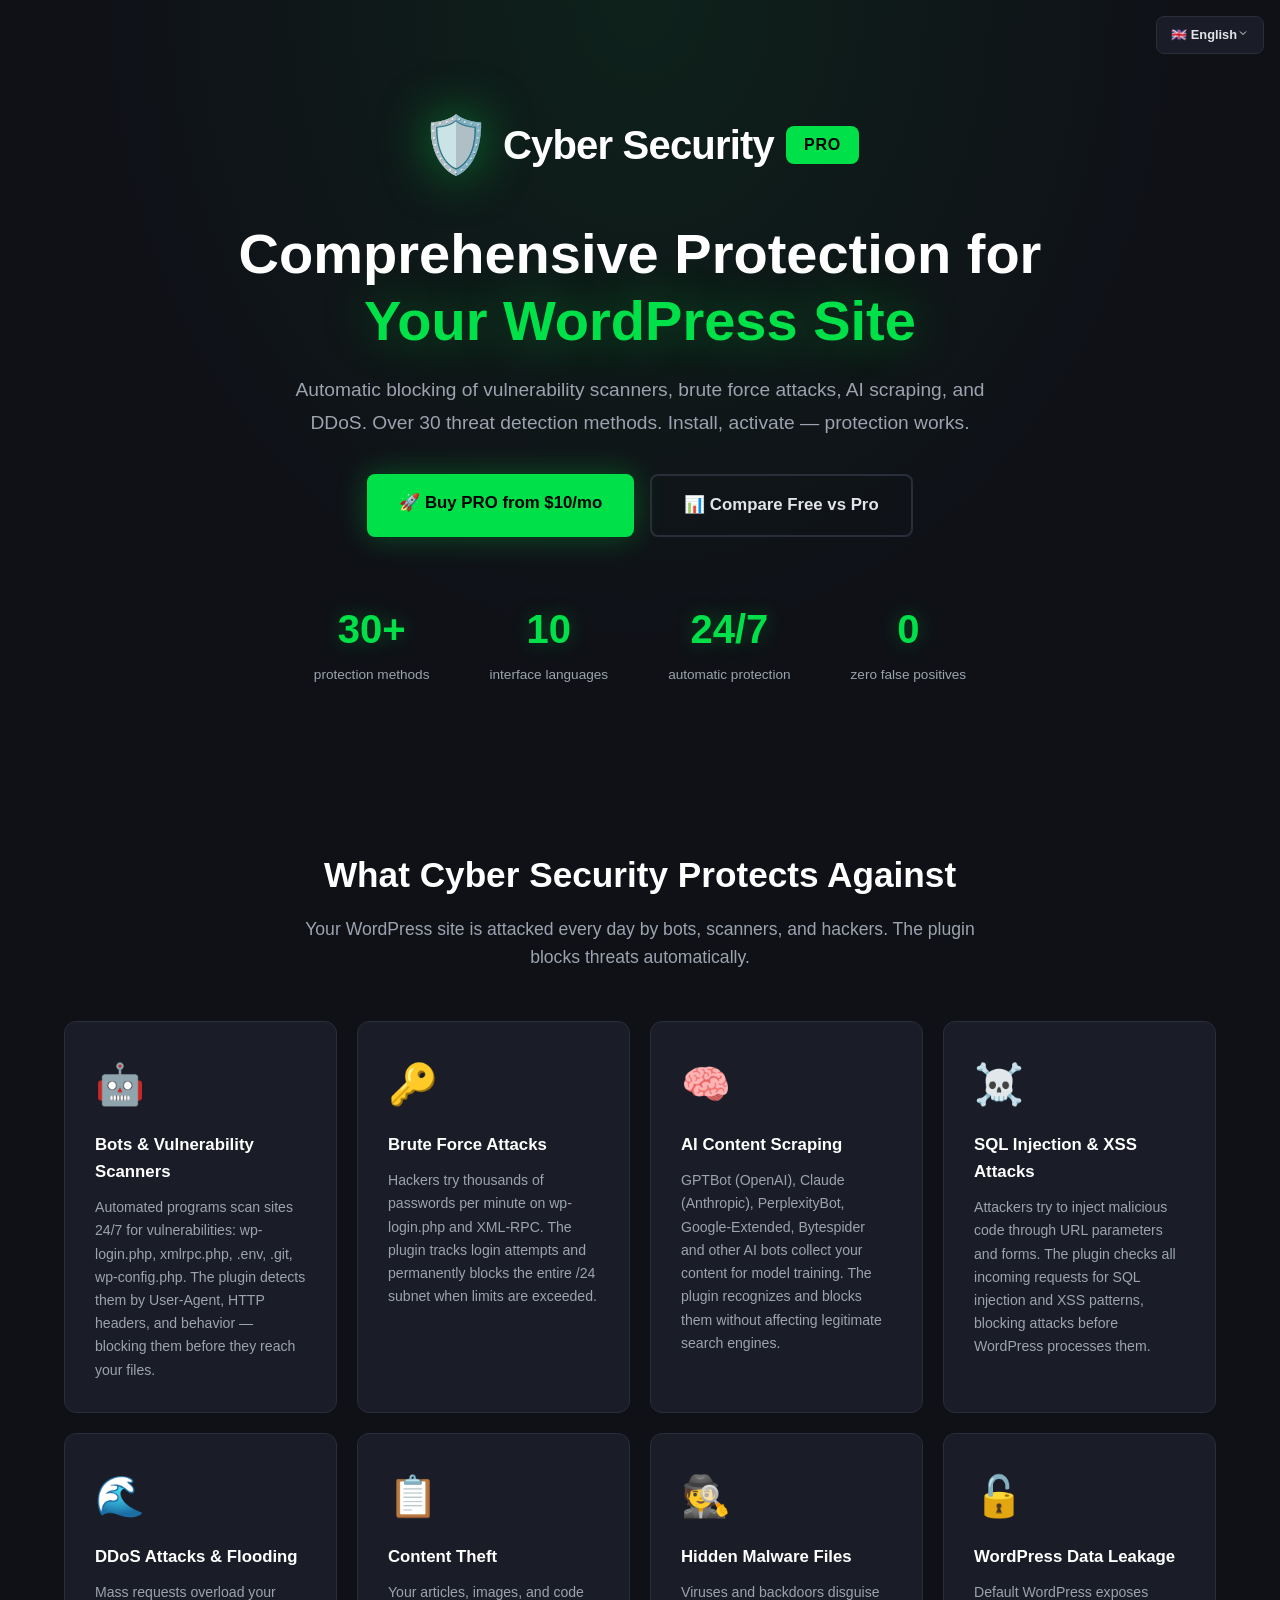
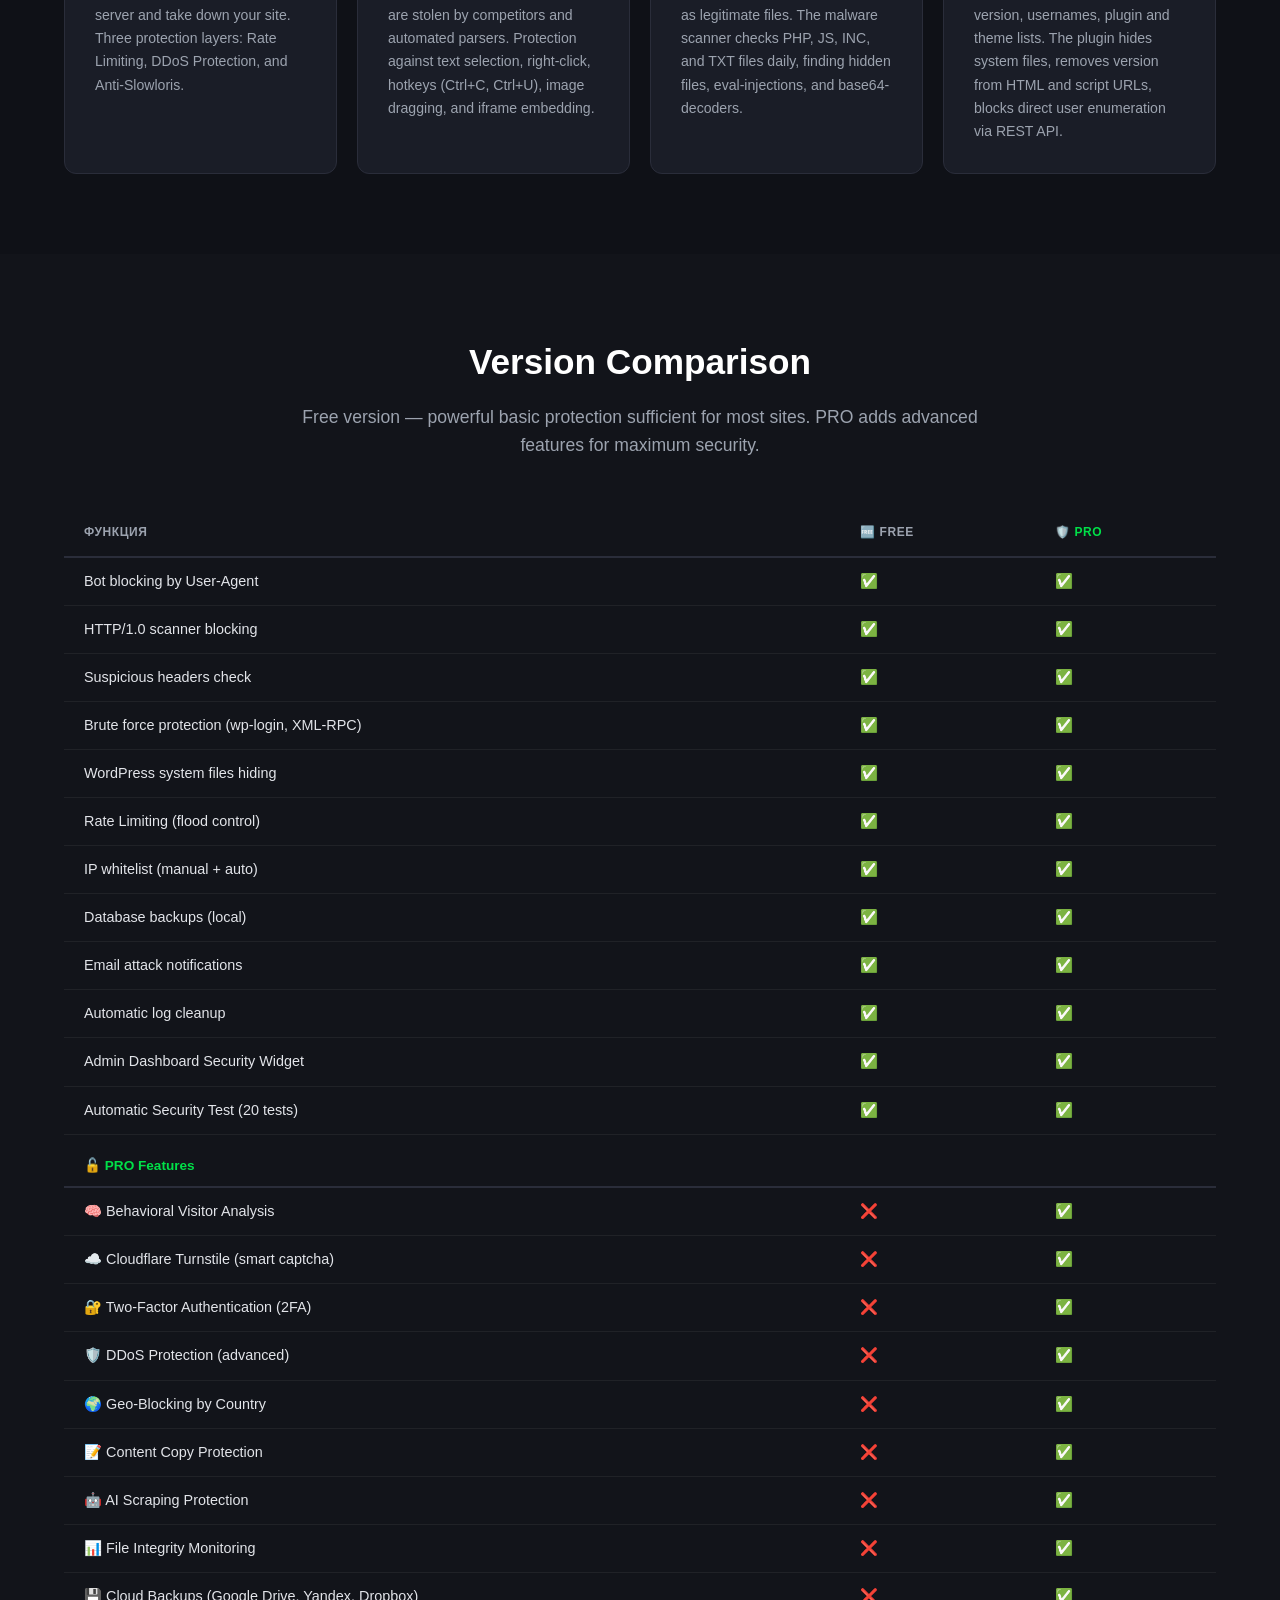
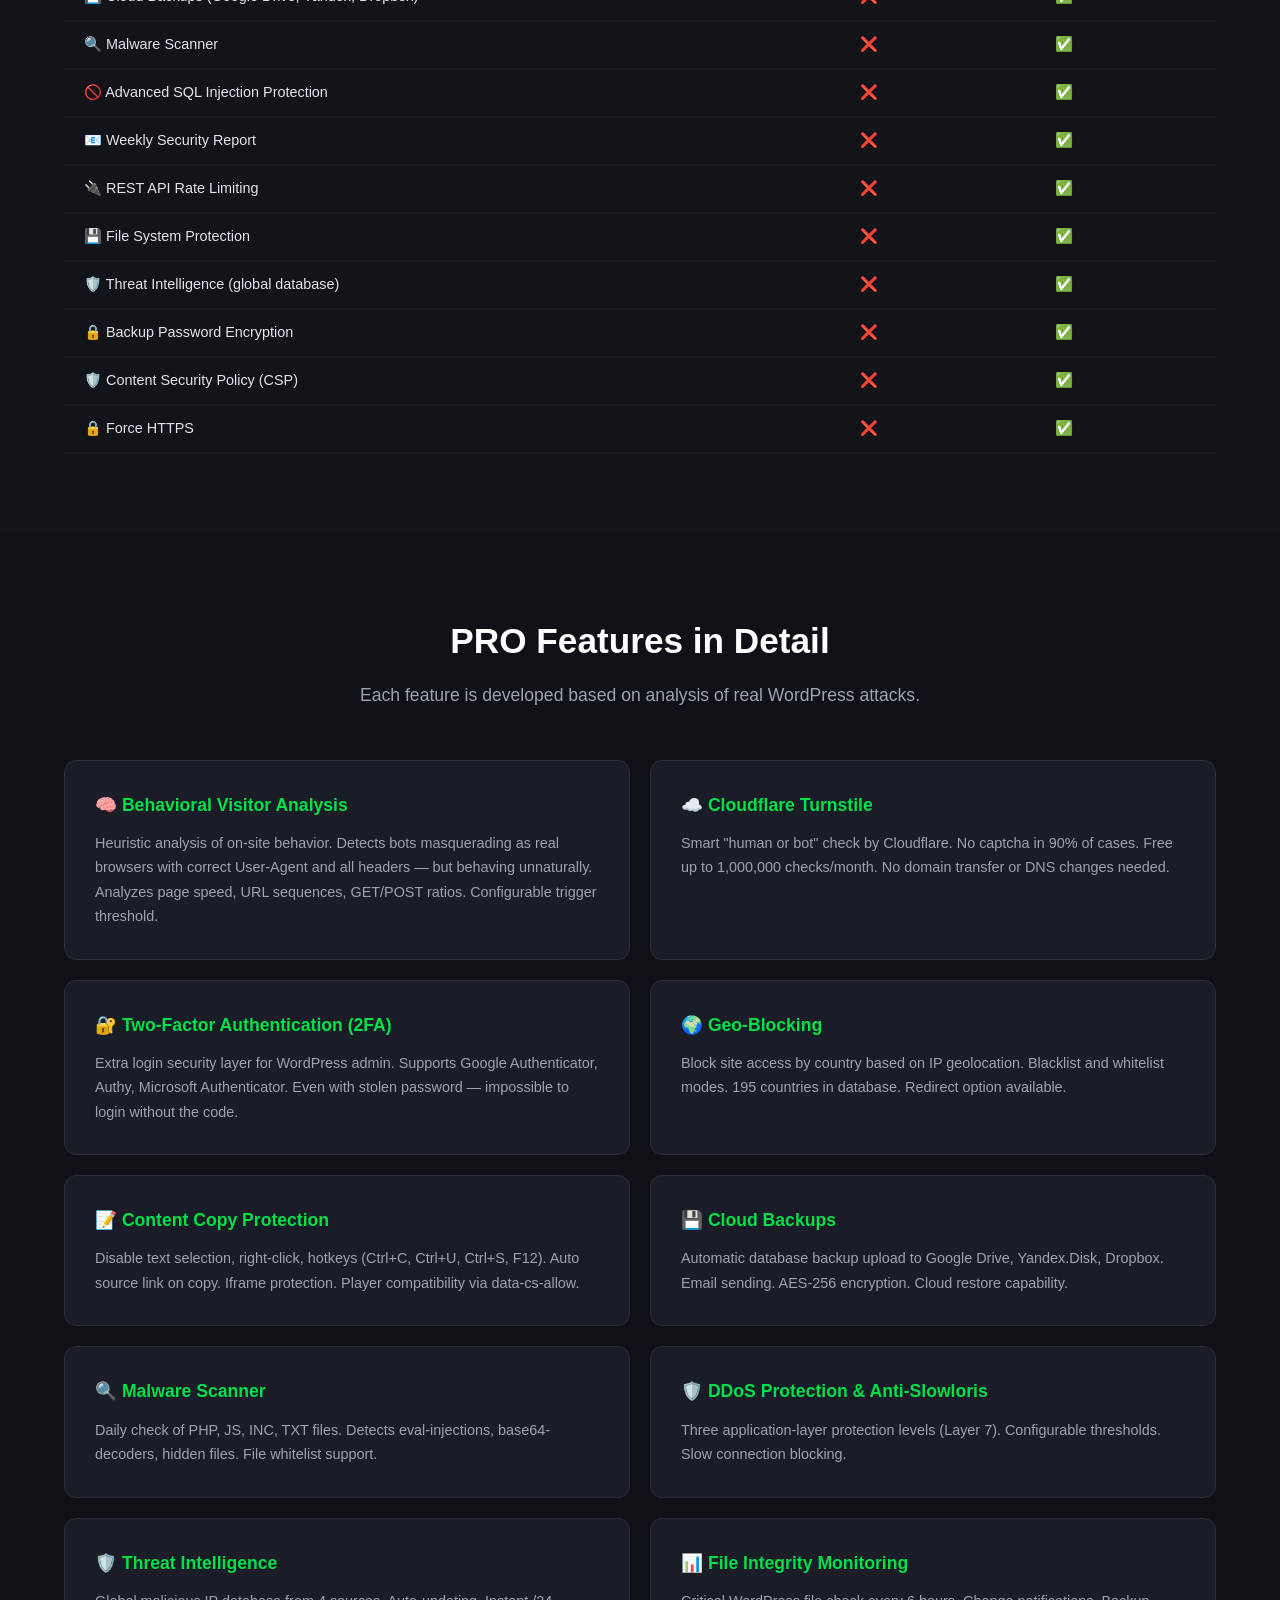
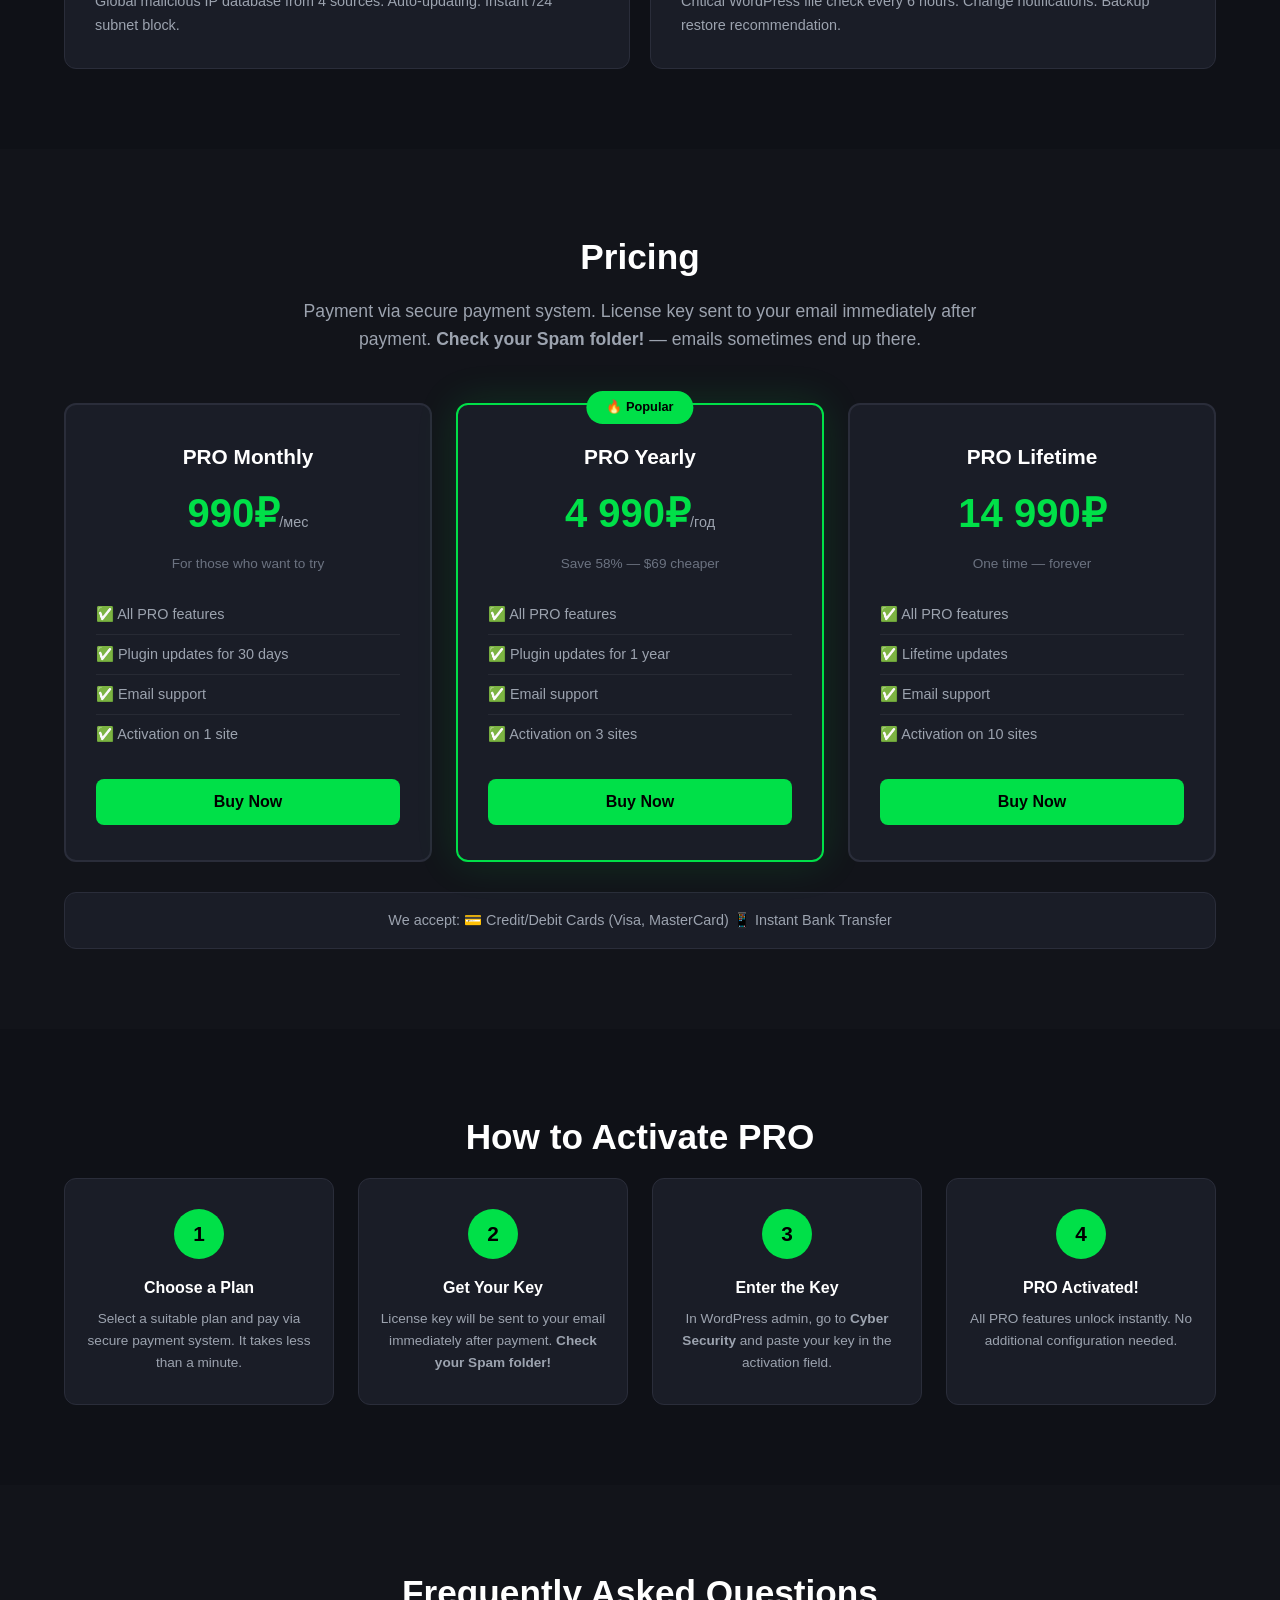
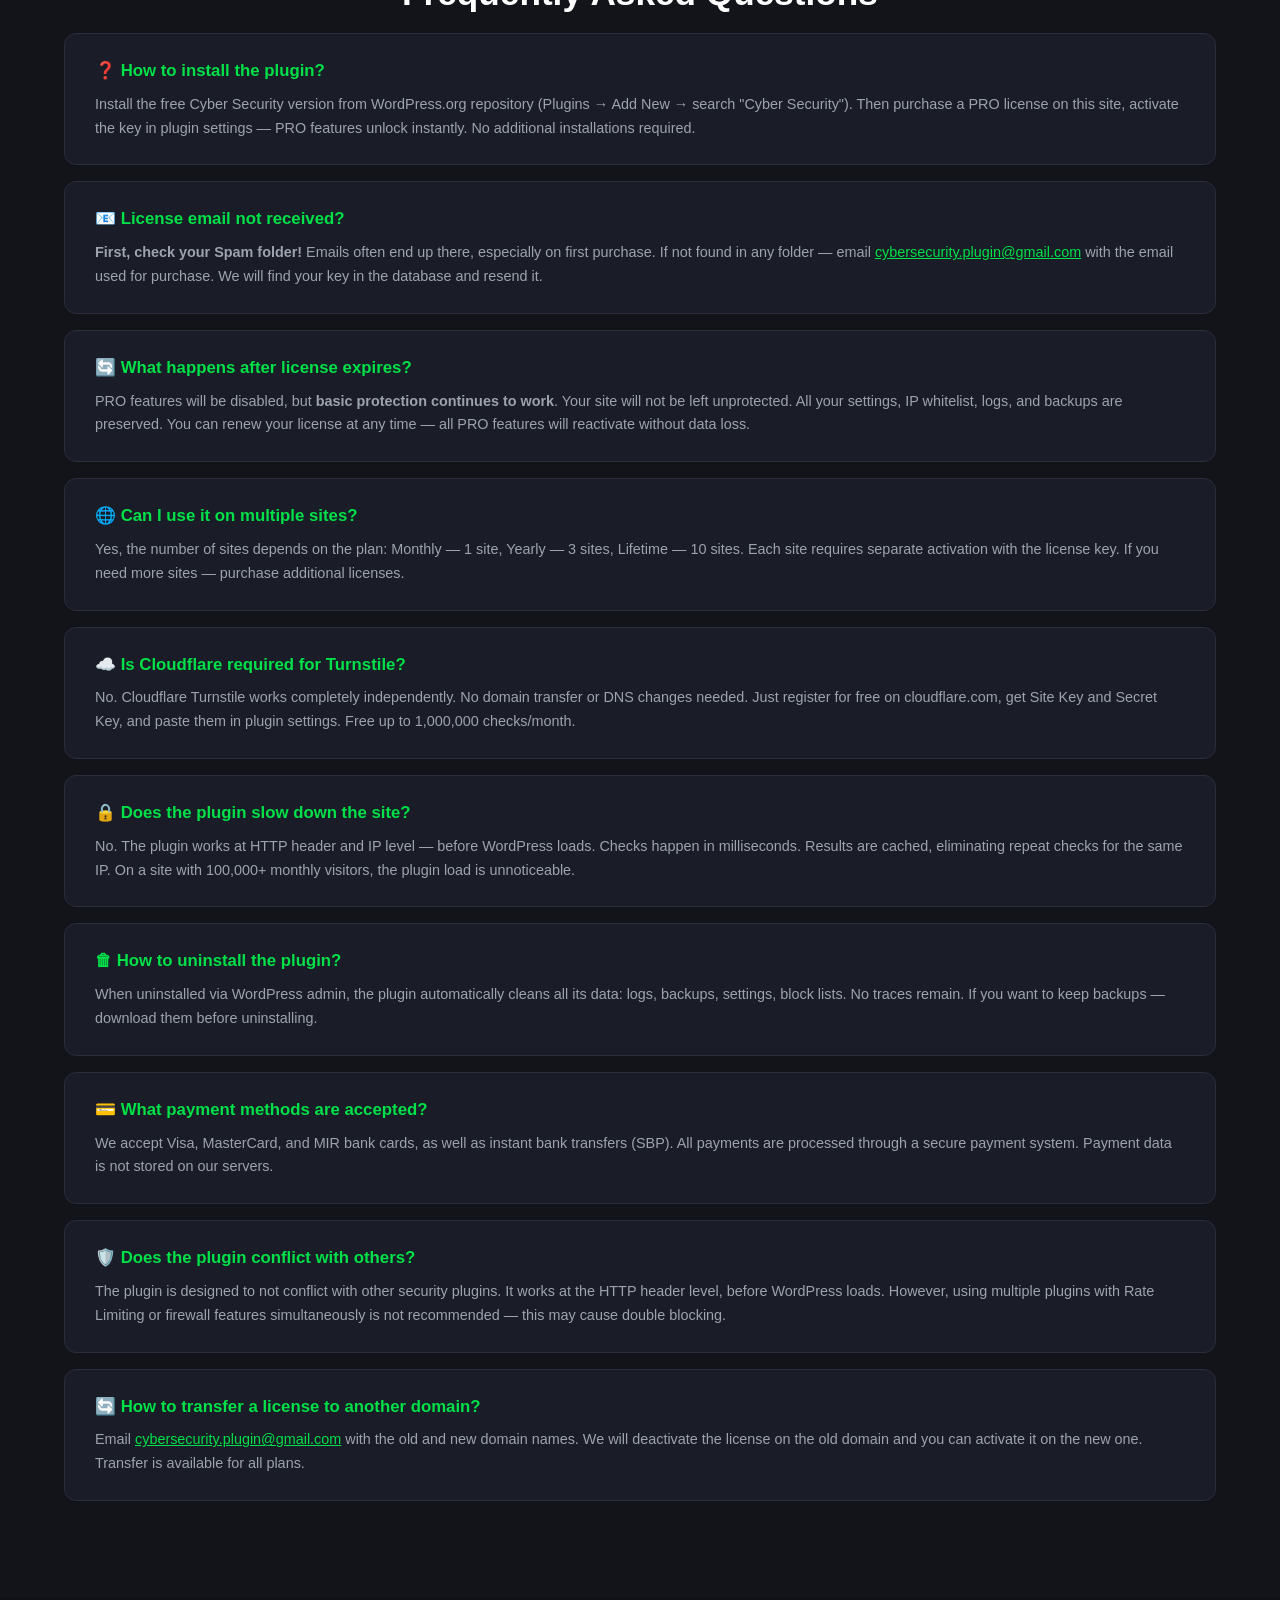
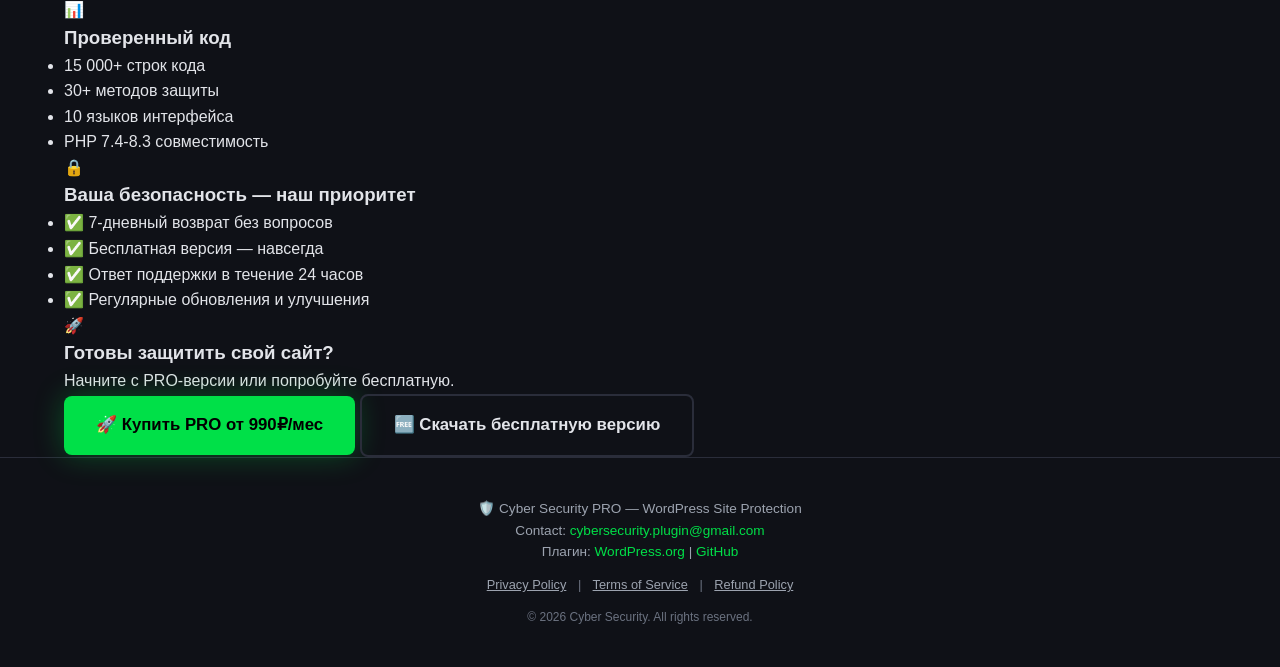
==== commit abd8deba: "FIX Update index.html" ====
--- a/index.html
+++ b/index.html
@@ -248,6 +248,50 @@
     </div>
 </section>
 
+<!-- ============================================ -->
+<!-- CTA FINAL — ЗАВЕРШАЮЩИЙ БЛОК -->
+<!-- ============================================ -->
+<section class="cta-final">
+    <div class="container">
+        <div class="cta-final-grid">
+            <!-- Карточка 1: Статистика -->
+            <div class="cta-card">
+                <div class="cta-card-icon">📊</div>
+                <h3 data-i18n="cta_stats_title">Проверенный код</h3>
+                <ul class="cta-stats-list">
+                    <li><span class="cta-stat-num">15 000+</span> <span data-i18n="cta_stat_lines">строк кода</span></li>
+                    <li><span class="cta-stat-num">30+</span> <span data-i18n="cta_stat_methods">методов защиты</span></li>
+                    <li><span class="cta-stat-num">10</span> <span data-i18n="cta_stat_langs">языков интерфейса</span></li>
+                    <li><span class="cta-stat-num">PHP 7.4-8.3</span> <span data-i18n="cta_stat_php">совместимость</span></li>
+                </ul>
+            </div>
+            
+            <!-- Карточка 2: Гарантия -->
+            <div class="cta-card cta-card-guarantee">
+                <div class="cta-card-icon">🔒</div>
+                <h3 data-i18n="cta_guarantee_title">Ваша безопасность — наш приоритет</h3>
+                <ul class="cta-guarantee-list">
+                    <li data-i18n="cta_guarantee_1">✅ 7-дневный возврат без вопросов</li>
+                    <li data-i18n="cta_guarantee_2">✅ Бесплатная версия — навсегда</li>
+                    <li data-i18n="cta_guarantee_3">✅ Ответ поддержки в течение 24 часов</li>
+                    <li data-i18n="cta_guarantee_4">✅ Регулярные обновления и улучшения</li>
+                </ul>
+            </div>
+            
+            <!-- Карточка 3: CTA -->
+            <div class="cta-card cta-card-action">
+                <div class="cta-card-icon">🚀</div>
+                <h3 data-i18n="cta_action_title">Готовы защитить свой сайт?</h3>
+                <p data-i18n="cta_action_desc">Начните с PRO-версии или попробуйте бесплатную.</p>
+                <div class="cta-buttons">
+                    <a href="#pricing" class="btn btn-green" data-i18n="cta_btn_buy">🚀 Купить PRO от 990₽/мес</a>
+                    <a href="https://wordpress.org/plugins/cyber-security/" target="_blank" class="btn btn-outline" data-i18n="cta_btn_free">🆓 Скачать бесплатную версию</a>
+                </div>
+            </div>
+        </div>
+    </div>
+</section>
+
 <!-- FOOTER -->
 <footer class="footer">
     <div class="container">
@@ -255,12 +299,12 @@
         <p><span data-i18n="footer_contact">По вопросам:</span> <a href="mailto:cybersecurity.plugin@gmail.com">cybersecurity.plugin@gmail.com</a></p>
         <p>Плагин: <a href="https://wordpress.org/plugins/cyber-security/">WordPress.org</a> | <a href="https://github.com/gataurus/cyber-security">GitHub</a></p>
         <div class="footer-links">
-            <a href="docs/privacy.html" data-i18n="footer_privacy">Политика конфиденциальности</a>
-            <span>|</span>
-            <a href="docs/terms.html" data-i18n="footer_terms">Публичная оферта</a>
-            <span>|</span>
-            <a href="docs/refund.html" data-i18n="footer_refund">Возврат средств</a>
-        </div>
+    <a href="docs/privacy" data-i18n="footer_privacy">Политика конфиденциальности</a>
+    <span>|</span>
+    <a href="docs/terms" data-i18n="footer_terms">Публичная оферта</a>
+    <span>|</span>
+    <a href="docs/refund" data-i18n="footer_refund">Возврат средств</a>
+</div>
         <p class="copyright" data-i18n="footer_copyright">© 2026 Cyber Security. Все права защищены.</p>
     </div>
 </footer>
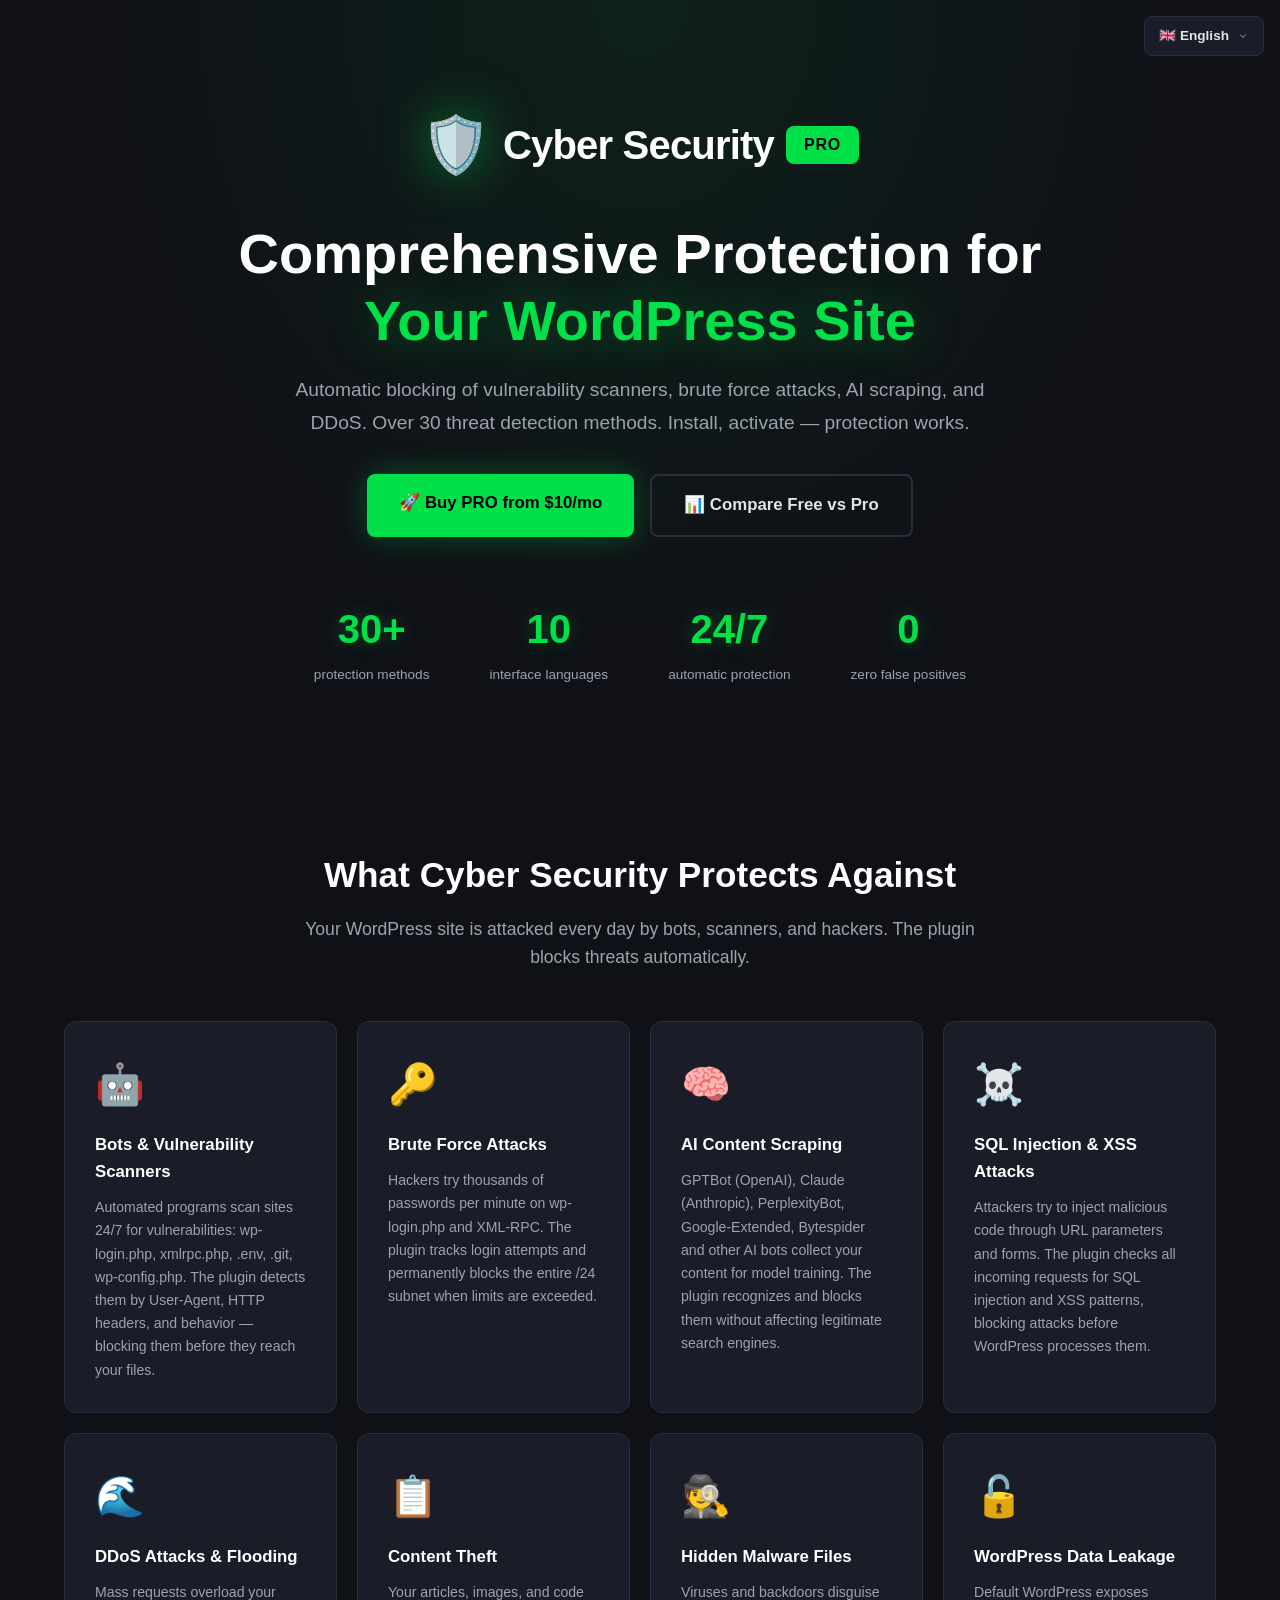
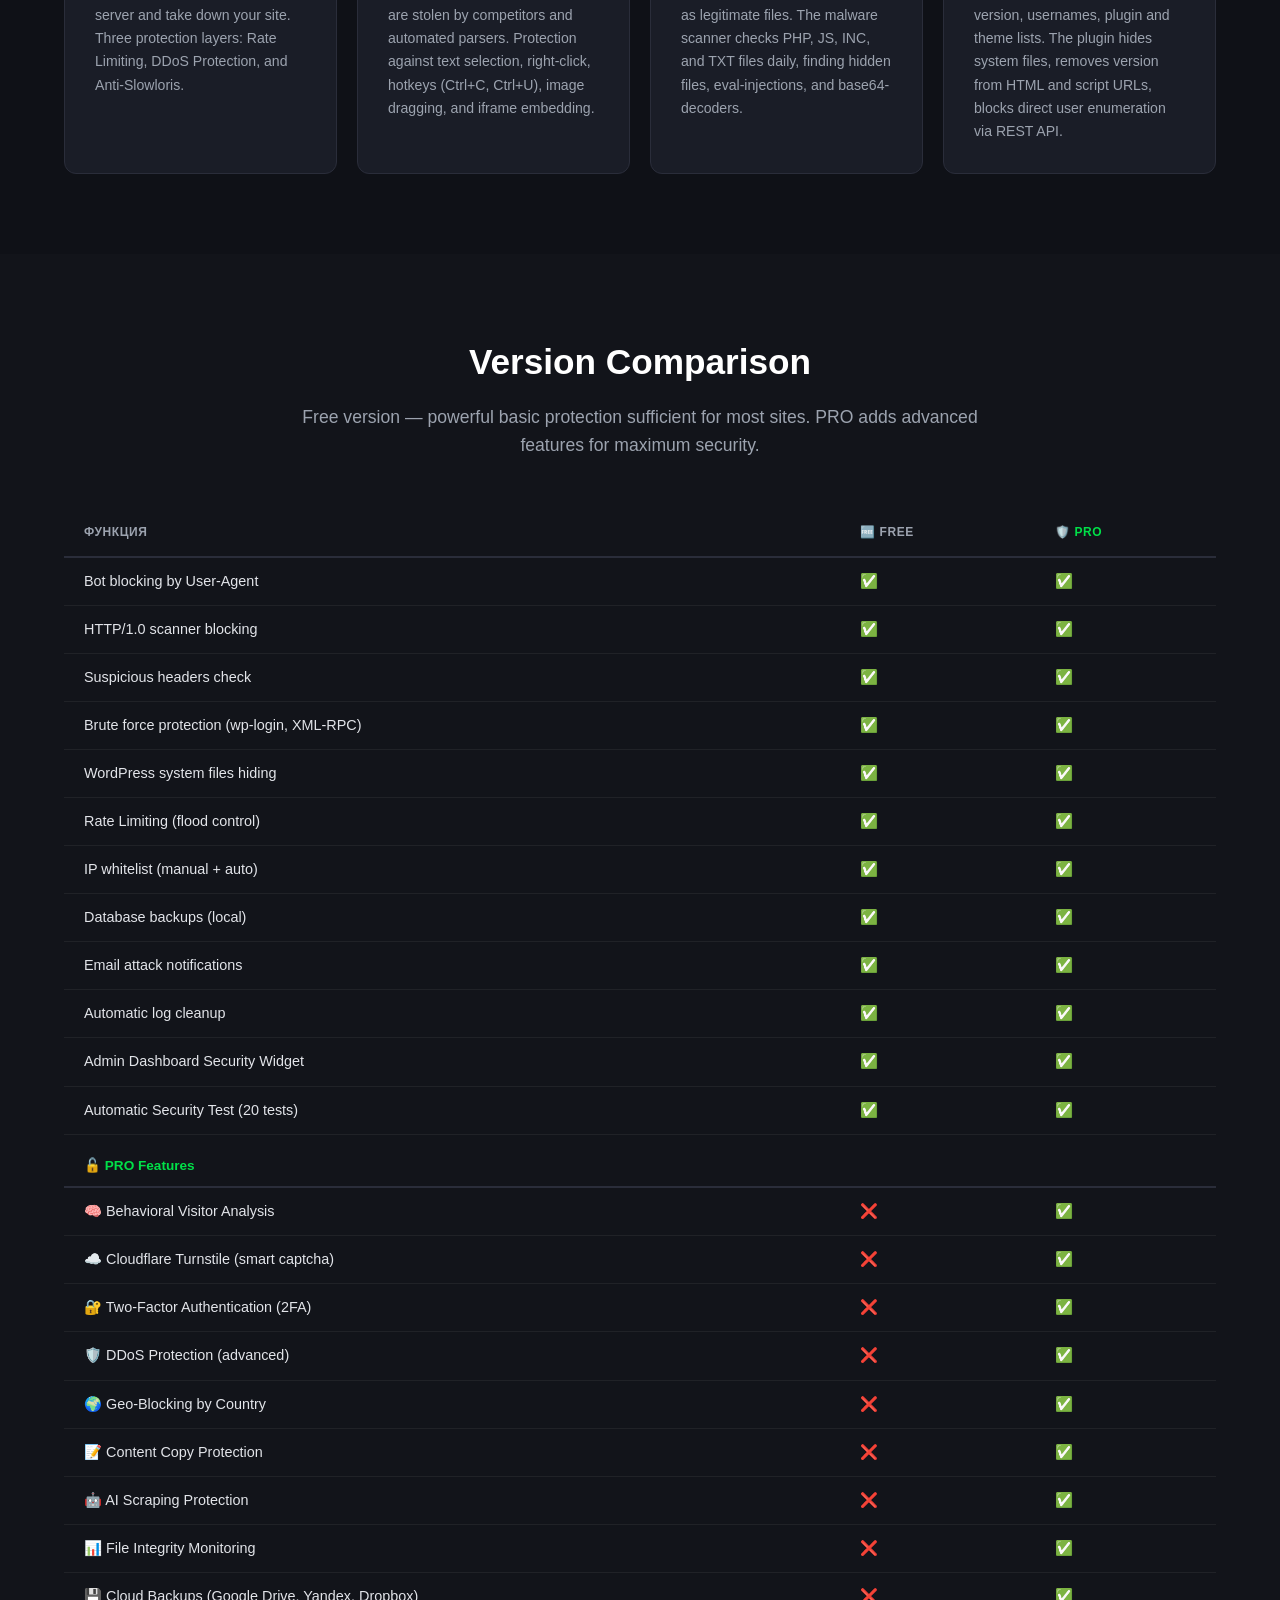
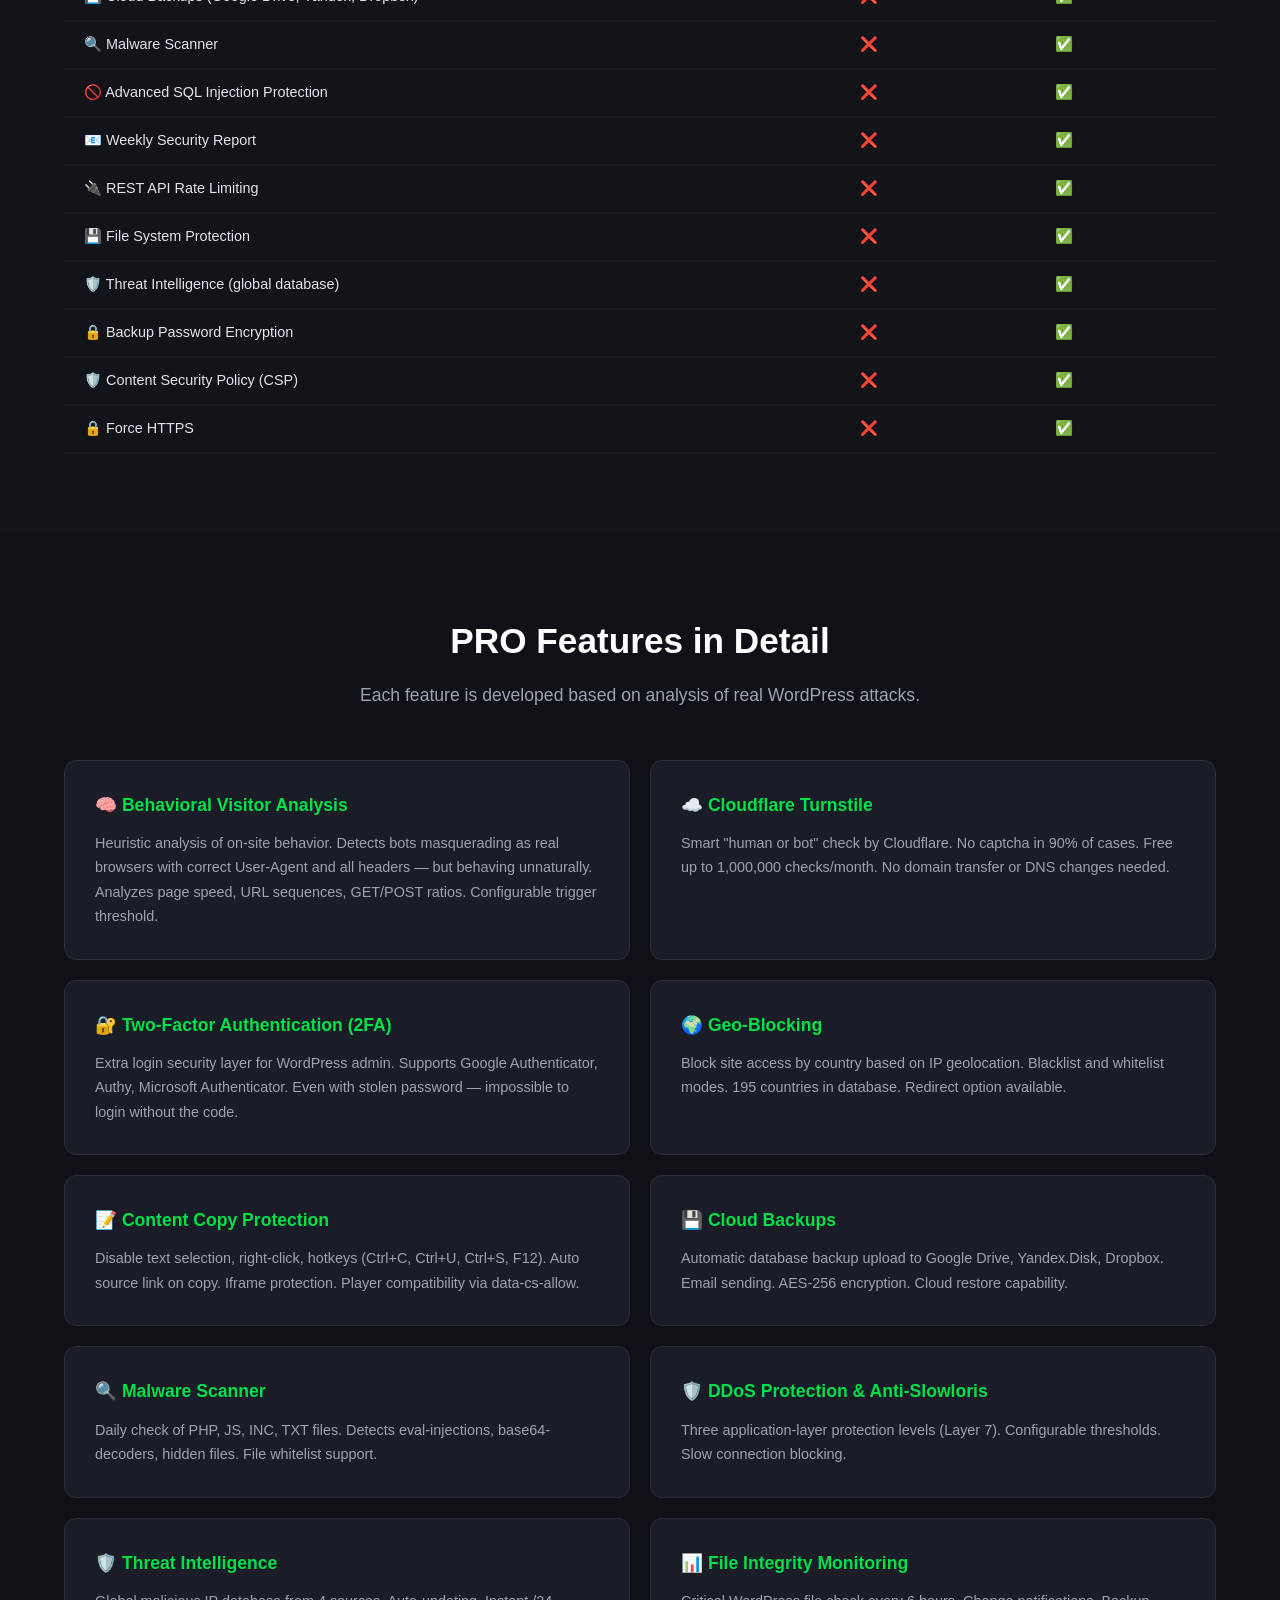
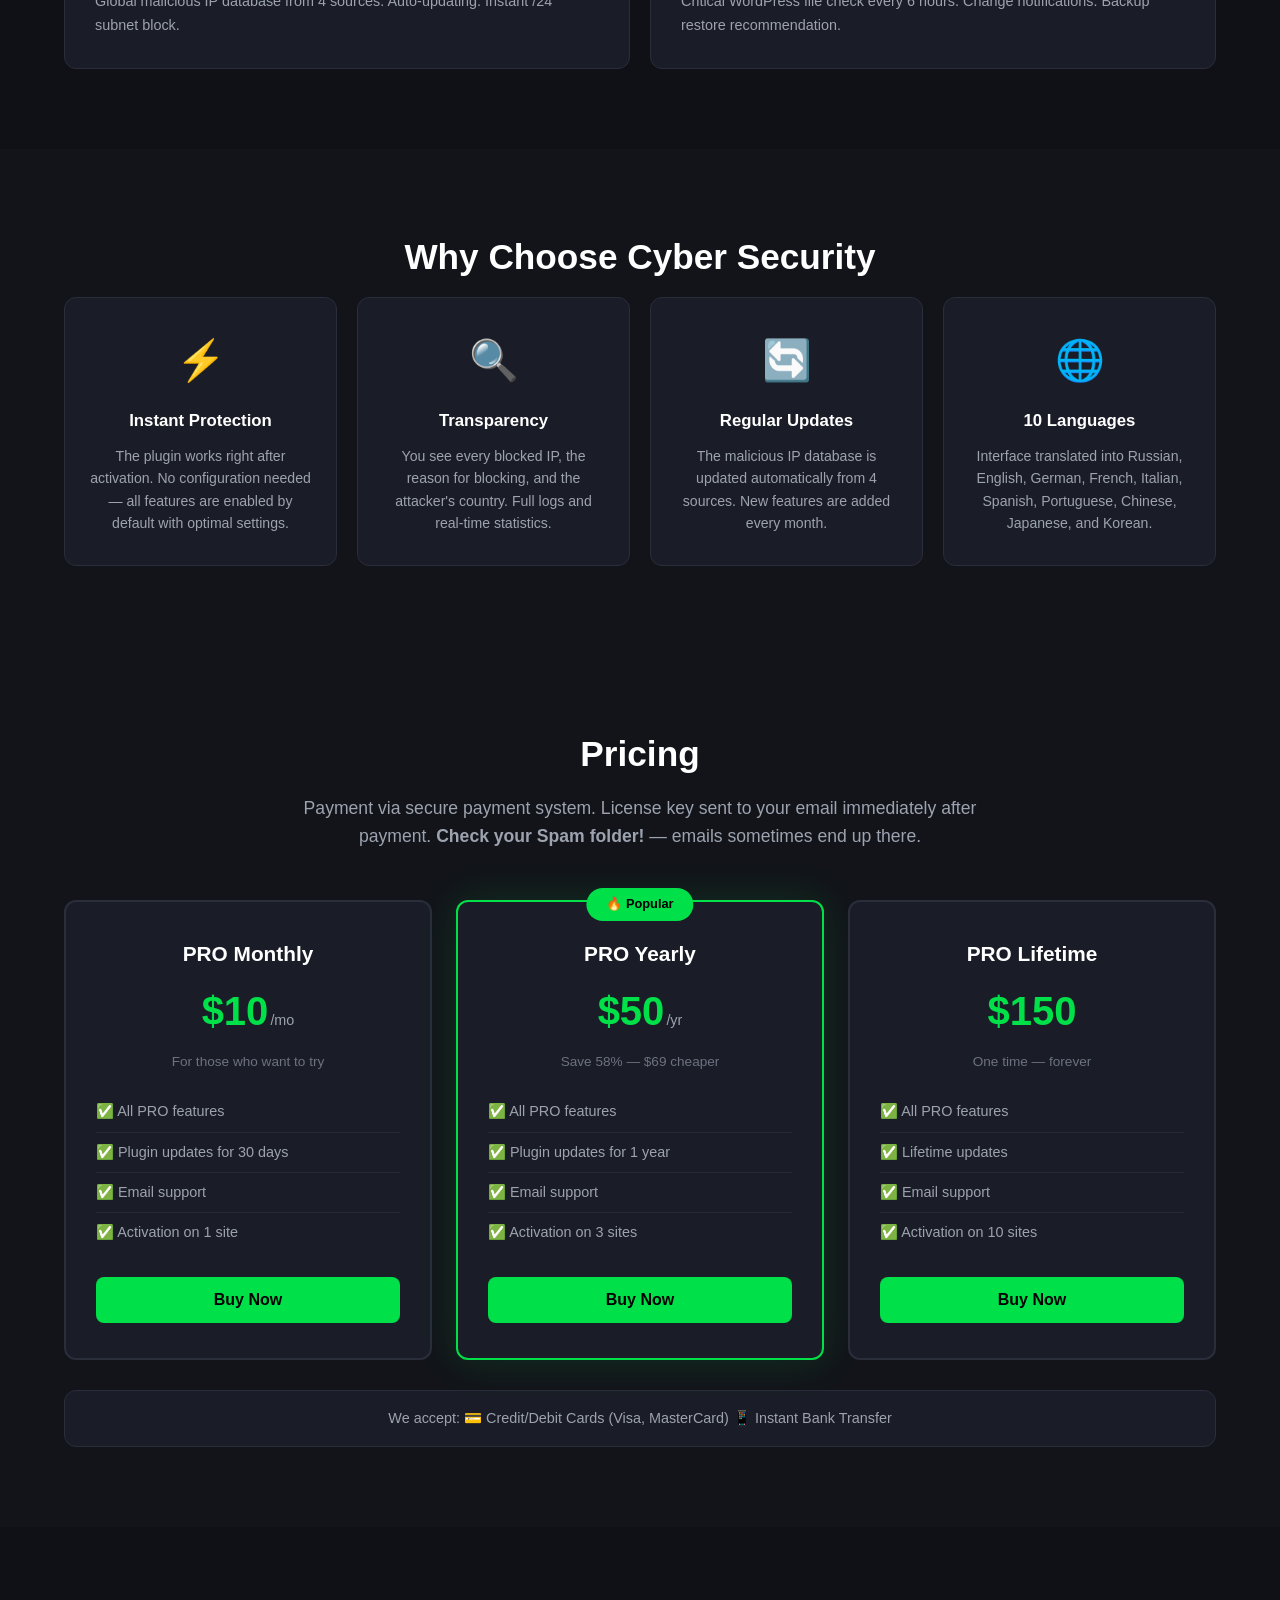
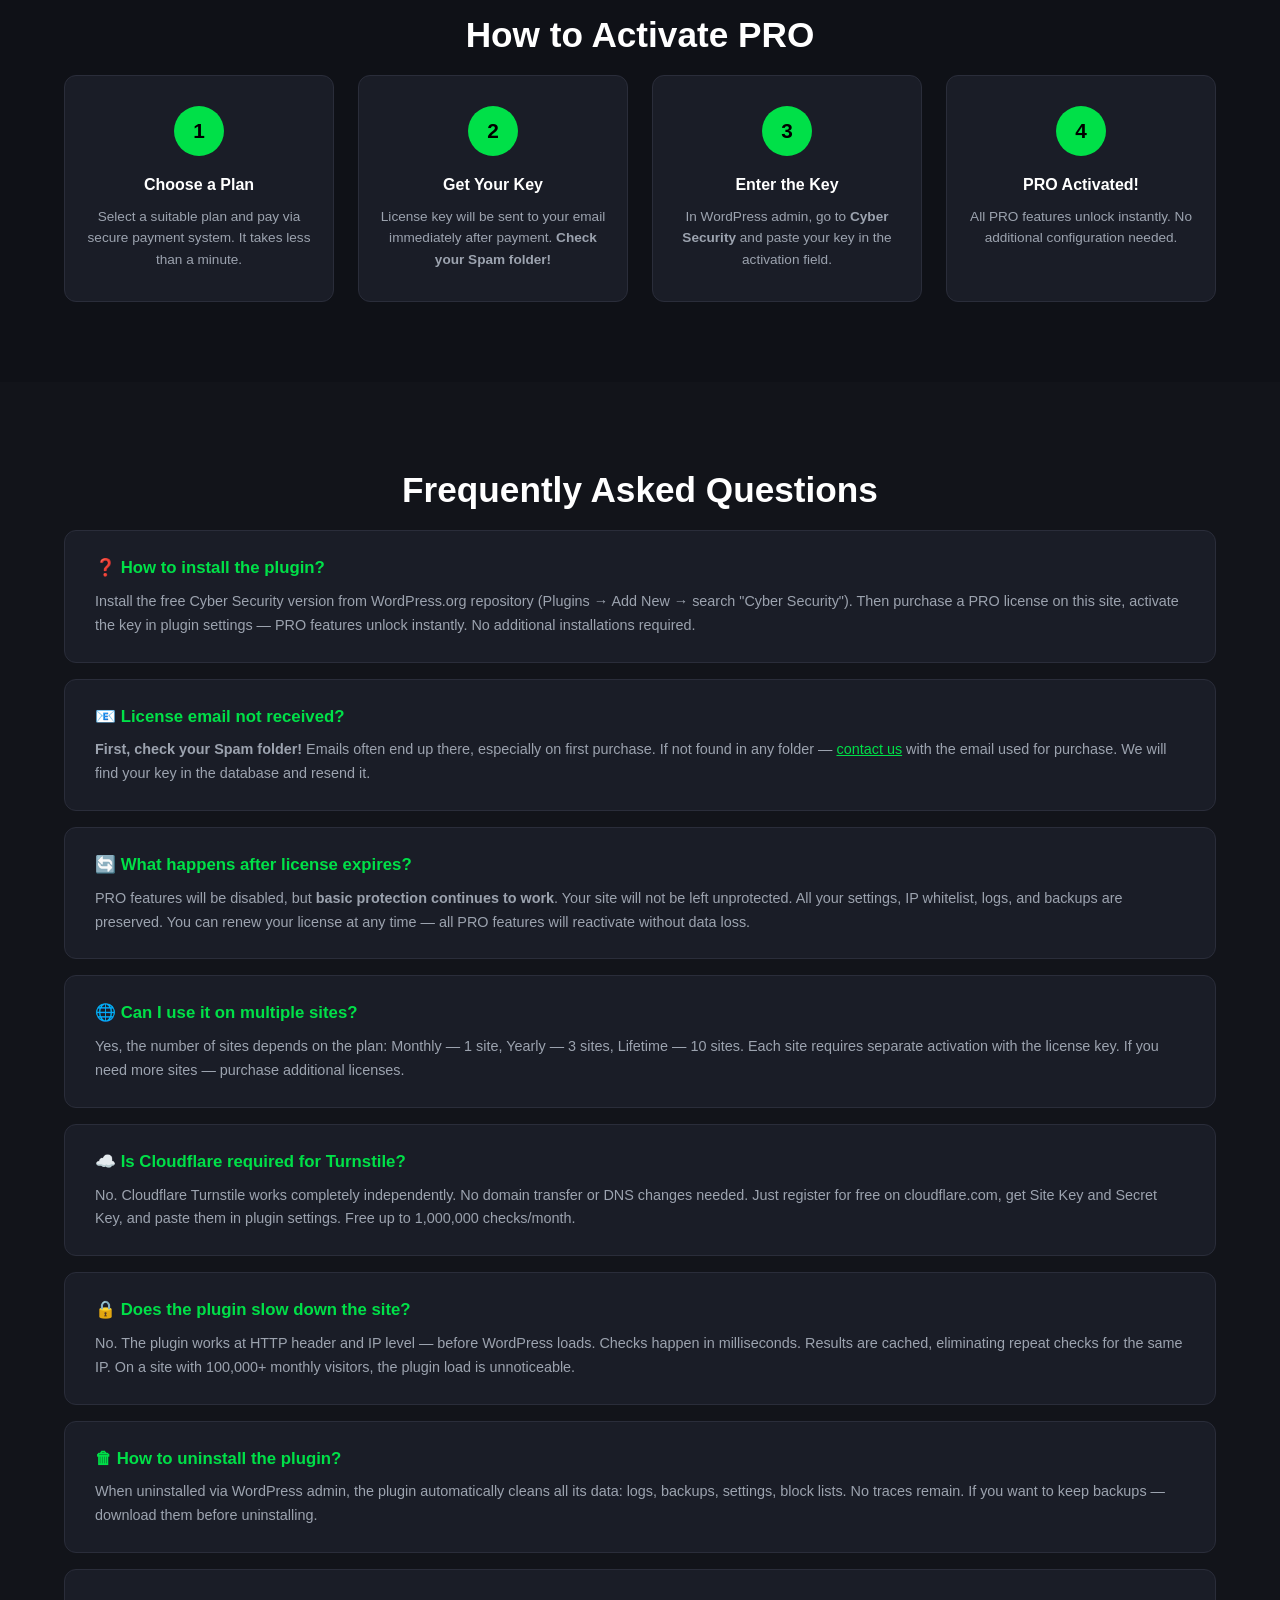
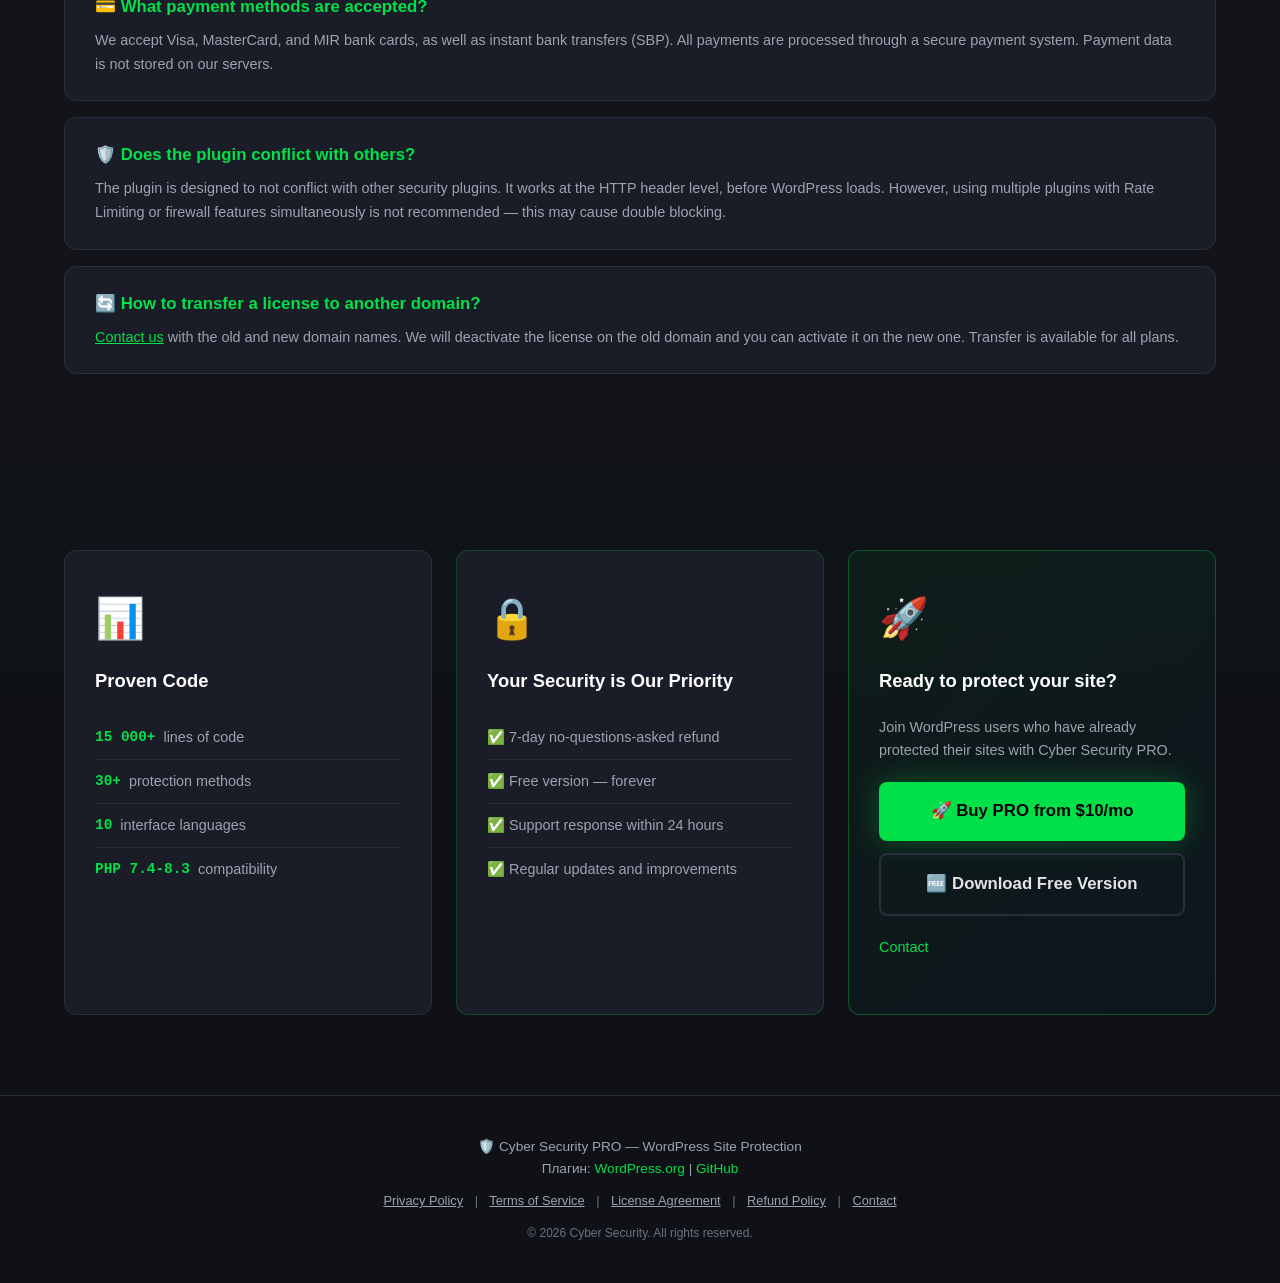
==== commit d2bb67e8: "FIX Update index.html" ====
--- a/index.html
+++ b/index.html
@@ -3,11 +3,56 @@
 <head>
     <meta charset="UTF-8">
     <meta name="viewport" content="width=device-width, initial-scale=1.0">
-    <title>Cyber Security PRO — Защита WordPress от ботов и атак</title>
-    <meta name="description" content="Комплексная защита WordPress: блокировка ботов, брутфорс-атак, AI-скрапинга, DDoS.">
+    <title>Cyber Security PRO — Защита WordPress от ботов, атак и взлома</title>
+    <meta name="description" content="Комплексная защита WordPress: блокировка ботов, брутфорс-атак, AI-скрапинга, DDoS. 30+ методов. Бесплатная и PRO версия. 10 языков.">
+    <meta name="keywords" content="wordpress security, защита wordpress, плагин безопасности, firewall, bot protection, brute force, ddos protection, wordpress plugin">
+    
+    <!-- Open Graph -->
+    <meta property="og:title" content="Cyber Security PRO — Защита WordPress">
+    <meta property="og:description" content="Комплексная защита WordPress от ботов, брутфорса, AI-скрапинга и DDoS-атак. 30+ методов. 10 языков.">
+    <meta property="og:image" content="https://gataurus.github.io/cyber-security/icon-512x512.png">
+    <meta property="og:url" content="https://gataurus.github.io/cyber-security/">
+    <meta property="og:type" content="website">
+    
+    <!-- Twitter Card -->
+    <meta name="twitter:card" content="summary_large_image">
+    <meta name="twitter:title" content="Cyber Security PRO — Защита WordPress">
+    <meta name="twitter:description" content="Комплексная защита WordPress от ботов, брутфорса, AI-скрапинга и DDoS-атак.">
+    <meta name="twitter:image" content="https://gataurus.github.io/cyber-security/icon-512x512.png">
+    
+    <!-- Canonical -->
+    <link rel="canonical" href="https://gataurus.github.io/cyber-security/">
+    
+    <!-- Языки -->
+    <link rel="alternate" hreflang="ru" href="https://gataurus.github.io/cyber-security/">
+    <link rel="alternate" hreflang="en" href="https://gataurus.github.io/cyber-security/">
+    <link rel="alternate" hreflang="de" href="https://gataurus.github.io/cyber-security/">
+    <link rel="alternate" hreflang="x-default" href="https://gataurus.github.io/cyber-security/">
+    
+    <!-- Schema.org -->
+    <script type="application/ld+json">
+    {
+        "@context": "https://schema.org",
+        "@type": "SoftwareApplication",
+        "name": "Cyber Security PRO",
+        "applicationCategory": "SecurityApplication",
+        "operatingSystem": "WordPress",
+        "description": "Комплексная защита WordPress от ботов, брутфорс-атак, AI-скрапинга и DDoS.",
+        "offers": {
+            "@type": "Offer",
+            "price": "990",
+            "priceCurrency": "RUB"
+        },
+        "author": {
+            "@type": "Person",
+            "name": "Gataurus"
+        }
+    }
+    </script>
+    
     <link rel="icon" type="image/png" sizes="32x32" href="favicon-32x32.png">
     <link rel="icon" type="image/png" sizes="512x512" href="icon-512x512.png">
-    <meta property="og:image" content="icon-512x512.png">
+    
     <link rel="stylesheet" href="css/style.css">
     <script src="js/translations.js"></script>
     <script src="js/i18n.js"></script>
@@ -20,7 +65,7 @@
 <section class="hero">
     <div class="container">
         <div class="hero-logo">
-            <span class="hero-shield">🛡️</span>
+            <span class="hero-shield" aria-label="Shield">🛡️</span>
             <span class="hero-brand">Cyber Security</span>
             <span class="hero-badge-pro">PRO</span>
         </div>
@@ -48,14 +93,14 @@
         <h2 class="section-title" data-i18n="threats_title">От каких угроз защищает Cyber Security</h2>
         <p class="section-subtitle" data-i18n="threats_subtitle">Ваш WordPress-сайт атакуют каждый день — боты, сканеры, хакеры. Плагин блокирует угрозы автоматически, без вашего участия.</p>
         <div class="threats-grid">
-            <div class="threat-card"><div class="threat-icon">🤖</div><h3 data-i18n="threat1_title">Боты и сканеры уязвимостей</h3><p data-i18n="threat1_desc">Автоматические программы круглосуточно сканируют сайты в поисках уязвимых мест: wp-login.php, xmlrpc.php, .env, .git, wp-config.php. Плагин определяет их по User-Agent, HTTP-заголовкам и поведению — и блокирует до того, как они доберутся до файлов.</p></div>
-            <div class="threat-card"><div class="threat-icon">🔑</div><h3 data-i18n="threat2_title">Брутфорс-атаки (подбор паролей)</h3><p data-i18n="threat2_desc">Хакеры перебирают тысячи паролей в минуту к wp-login.php и XML-RPC. Плагин отслеживает попытки входа и при превышении лимита навсегда блокирует всю подсеть /24 нарушителя.</p></div>
-            <div class="threat-card"><div class="threat-icon">🧠</div><h3 data-i18n="threat3_title">AI-скрапинг контента</h3><p data-i18n="threat3_desc">GPTBot (OpenAI), Claude (Anthropic), PerplexityBot, Google-Extended, Bytespider и другие AI-боты собирают ваш контент для обучения моделей. Плагин распознаёт и блокирует их, не затрагивая легитимные поисковые системы.</p></div>
-            <div class="threat-card"><div class="threat-icon">☠️</div><h3 data-i18n="threat4_title">SQL-инъекции и XSS-атаки</h3><p data-i18n="threat4_desc">Злоумышленники пытаются внедрить вредоносный код через URL-параметры и формы. Плагин проверяет все входящие запросы на паттерны SQL-инъекций и межсайтового скриптинга, блокируя атаку до обработки WordPress.</p></div>
-            <div class="threat-card"><div class="threat-icon">🌊</div><h3 data-i18n="threat5_title">DDoS-атаки и флуд</h3><p data-i18n="threat5_desc">Массовые запросы перегружают сервер и кладут сайт. Три уровня защиты: Rate Limiting (ограничение запросов), DDoS Protection (продвинутая защита) и Anti-Slowloris (блокировка медленных соединений).</p></div>
-            <div class="threat-card"><div class="threat-icon">📋</div><h3 data-i18n="threat6_title">Кража контента</h3><p data-i18n="threat6_desc">Ваши статьи, изображения и код воруют конкуренты и автоматические парсеры. Защита от выделения текста, правого клика, горячих клавиш (Ctrl+C, Ctrl+U), перетаскивания изображений и встраивания в iframe.</p></div>
-            <div class="threat-card"><div class="threat-icon">🕵️</div><h3 data-i18n="threat7_title">Скрытые вредоносные файлы</h3><p data-i18n="threat7_desc">Вирусы и бэкдоры маскируются под легитимные файлы. Сканер вредоносного кода ежедневно проверяет PHP, JS, INC и TXT файлы, находит скрытые файлы, eval-вставки и base64-декодеры.</p></div>
-            <div class="threat-card"><div class="threat-icon">🔓</div><h3 data-i18n="threat8_title">Утечка данных WordPress</h3><p data-i18n="threat8_desc">Стандартный WordPress раскрывает версию, имена пользователей, список плагинов и тем. Плагин скрывает системные файлы, убирает версию из HTML и URL скриптов, блокирует прямое перечисление пользователей через REST API.</p></div>
+            <div class="threat-card"><div class="threat-icon" aria-label="Bot">🤖</div><h3 data-i18n="threat1_title">Боты и сканеры уязвимостей</h3><p data-i18n="threat1_desc">Автоматические программы круглосуточно сканируют сайты в поисках уязвимых мест: wp-login.php, xmlrpc.php, .env, .git, wp-config.php. Плагин определяет их по User-Agent, HTTP-заголовкам и поведению — и блокирует до того, как они доберутся до файлов.</p></div>
+            <div class="threat-card"><div class="threat-icon" aria-label="Key">🔑</div><h3 data-i18n="threat2_title">Брутфорс-атаки (подбор паролей)</h3><p data-i18n="threat2_desc">Хакеры перебирают тысячи паролей в минуту к wp-login.php и XML-RPC. Плагин отслеживает попытки входа и при превышении лимита навсегда блокирует всю подсеть /24 нарушителя.</p></div>
+            <div class="threat-card"><div class="threat-icon" aria-label="AI">🧠</div><h3 data-i18n="threat3_title">AI-скрапинг контента</h3><p data-i18n="threat3_desc">GPTBot (OpenAI), Claude (Anthropic), PerplexityBot, Google-Extended, Bytespider и другие AI-боты собирают ваш контент для обучения моделей. Плагин распознаёт и блокирует их, не затрагивая легитимные поисковые системы.</p></div>
+            <div class="threat-card"><div class="threat-icon" aria-label="Skull">☠️</div><h3 data-i18n="threat4_title">SQL-инъекции и XSS-атаки</h3><p data-i18n="threat4_desc">Злоумышленники пытаются внедрить вредоносный код через URL-параметры и формы. Плагин проверяет все входящие запросы на паттерны SQL-инъекций и межсайтового скриптинга, блокируя атаку до обработки WordPress.</p></div>
+            <div class="threat-card"><div class="threat-icon" aria-label="Wave">🌊</div><h3 data-i18n="threat5_title">DDoS-атаки и флуд</h3><p data-i18n="threat5_desc">Массовые запросы перегружают сервер и кладут сайт. Три уровня защиты: Rate Limiting (ограничение запросов), DDoS Protection (продвинутая защита) и Anti-Slowloris (блокировка медленных соединений).</p></div>
+            <div class="threat-card"><div class="threat-icon" aria-label="Clipboard">📋</div><h3 data-i18n="threat6_title">Кража контента</h3><p data-i18n="threat6_desc">Ваши статьи, изображения и код воруют конкуренты и автоматические парсеры. Защита от выделения текста, правого клика, горячих клавиш (Ctrl+C, Ctrl+U), перетаскивания изображений и встраивания в iframe.</p></div>
+            <div class="threat-card"><div class="threat-icon" aria-label="Detective">🕵️</div><h3 data-i18n="threat7_title">Скрытые вредоносные файлы</h3><p data-i18n="threat7_desc">Вирусы и бэкдоры маскируются под легитимные файлы. Сканер вредоносного кода ежедневно проверяет PHP, JS, INC и TXT файлы, находит скрытые файлы, eval-вставки и base64-декодеры.</p></div>
+            <div class="threat-card"><div class="threat-icon" aria-label="Unlock">🔓</div><h3 data-i18n="threat8_title">Утечка данных WordPress</h3><p data-i18n="threat8_desc">Стандартный WordPress раскрывает версию, имена пользователей, список плагинов и тем. Плагин скрывает системные файлы, убирает версию из HTML и URL скриптов, блокирует прямое перечисление пользователей через REST API.</p></div>
         </div>
     </div>
 </section>
@@ -126,6 +171,35 @@
     </div>
 </section>
 
+<!-- WHY US -->
+<section class="why-us">
+    <div class="container">
+        <h2 class="section-title" data-i18n="why_us_title">Почему выбирают Cyber Security</h2>
+        <div class="why-us-grid">
+            <div class="why-us-card">
+                <div class="why-us-icon" aria-label="Lightning">⚡</div>
+                <h3 data-i18n="why_us_1_title">Мгновенная защита</h3>
+                <p data-i18n="why_us_1_desc">Плагин работает сразу после активации. Не требует настройки — все функции включены по умолчанию с оптимальными параметрами.</p>
+            </div>
+            <div class="why-us-card">
+                <div class="why-us-icon" aria-label="Magnifier">🔍</div>
+                <h3 data-i18n="why_us_2_title">Прозрачность</h3>
+                <p data-i18n="why_us_2_desc">Вы видите каждый заблокированный IP, причину блокировки и страну атакующего. Полные логи и статистика в реальном времени.</p>
+            </div>
+            <div class="why-us-card">
+                <div class="why-us-icon" aria-label="Refresh">🔄</div>
+                <h3 data-i18n="why_us_3_title">Регулярные обновления</h3>
+                <p data-i18n="why_us_3_desc">База вредоносных IP обновляется автоматически из 4 источников. Новые функции добавляются каждый месяц.</p>
+            </div>
+            <div class="why-us-card">
+                <div class="why-us-icon" aria-label="Globe">🌐</div>
+                <h3 data-i18n="why_us_4_title">10 языков</h3>
+                <p data-i18n="why_us_4_desc">Интерфейс переведён на русский, английский, немецкий, французский, итальянский, испанский, португальский, китайский, японский и корейский.</p>
+            </div>
+        </div>
+    </div>
+</section>
+
 <!-- PRICING -->
 <section class="pricing-section" id="pricing">
     <div class="container">
@@ -134,7 +208,7 @@
         <div class="pricing">
             <div class="plan">
                 <div class="plan-name" data-i18n="plan_month">PRO Месяц</div>
-                <div class="plan-price">990₽<span>/мес</span></div>
+                <div class="plan-price"><span class="plan-price-num" data-i18n="plan_price_monthly">990₽</span><span class="plan-price-period" data-i18n="plan_price_period_monthly">/мес</span></div>
                 <p class="plan-desc" data-i18n="plan_month_desc">Для тех, кто хочет попробовать</p>
                 <ul>
                     <li data-i18n="plan_feature1">✅ Все PRO-функции</li>
@@ -147,7 +221,7 @@
             <div class="plan featured">
                 <div class="plan-badge" data-i18n="badge_popular">🔥 Популярный</div>
                 <div class="plan-name" data-i18n="plan_year">PRO Год</div>
-                <div class="plan-price">4 990₽<span>/год</span></div>
+                <div class="plan-price"><span class="plan-price-num" data-i18n="plan_price_yearly">4 990₽</span><span class="plan-price-period" data-i18n="plan_price_period_yearly">/год</span></div>
                 <p class="plan-desc" data-i18n="plan_year_desc">Экономия 58% — выгоднее на 6 890₽</p>
                 <ul>
                     <li data-i18n="plan_feature1">✅ Все PRO-функции</li>
@@ -159,7 +233,7 @@
             </div>
             <div class="plan">
                 <div class="plan-name" data-i18n="plan_lifetime">PRO Навсегда</div>
-                <div class="plan-price">14 990₽</div>
+                <div class="plan-price"><span class="plan-price-num" data-i18n="plan_price_lifetime">14 990₽</span></div>
                 <p class="plan-desc" data-i18n="plan_lifetime_desc">Один раз — навсегда</p>
                 <ul>
                     <li data-i18n="plan_feature1">✅ Все PRO-функции</li>
@@ -183,7 +257,7 @@
     <div class="container">
         <h2 class="section-title" data-i18n="how_title">Как активировать PRO</h2>
         <div class="steps">
-            <div class="step"><div class="step-number">1</div><h3 data-i18n="step1_title">Оплатите тариф</h3><p data-i18n="step1_desc">Выберите подходящий тариф и оплатите через Robokassa. Это безопасно и занимает меньше минуты.</p></div>
+            <div class="step"><div class="step-number">1</div><h3 data-i18n="step1_title">Оплатите тариф</h3><p data-i18n="step1_desc">Выберите подходящий тариф и оплатите. Это безопасно и занимает меньше минуты.</p></div>
             <div class="step"><div class="step-number">2</div><h3 data-i18n="step2_title">Получите ключ</h3><p data-i18n-html="step2_desc">Лицензионный ключ придёт на ваш email сразу после оплаты. <strong>Проверьте папку «Спам»!</strong></p></div>
             <div class="step"><div class="step-number">3</div><h3 data-i18n="step3_title">Вставьте ключ</h3><p data-i18n-html="step3_desc">В админке WordPress перейдите в <strong>Cyber Security</strong> и вставьте ключ в поле активации.</p></div>
             <div class="step"><div class="step-number">4</div><h3 data-i18n="step4_title">PRO активирован!</h3><p data-i18n="step4_desc">Все PRO-функции разблокируются мгновенно. Ничего дополнительно настраивать не нужно.</p></div>
@@ -195,68 +269,25 @@
 <section class="faq">
     <div class="container">
         <h2 class="section-title" data-i18n="faq_title">Частые вопросы</h2>
-        
-        <div class="faq-item">
-            <h3 data-i18n="faq1_q">❓ Как установить плагин?</h3>
-            <p data-i18n="faq1_a">Установите бесплатную версию Cyber Security из репозитория WordPress.org (Плагины → Добавить новый → поиск «Cyber Security»). Затем купите PRO-лицензию на этом сайте, активируйте ключ в настройках плагина — и PRO-функции разблокируются мгновенно. Никаких дополнительных установок не требуется.</p>
-        </div>
-        
-        <div class="faq-item">
-            <h3 data-i18n="faq2_q">📧 Не пришло письмо с лицензией. Что делать?</h3>
-            <p data-i18n-html="faq2_a"><strong>Первым делом проверьте папку «Спам» (Spam) в вашей почте!</strong> Письма часто попадают туда, особенно при первой покупке. Если письма нет ни в одной папке — напишите на <a href="mailto:cybersecurity.plugin@gmail.com">cybersecurity.plugin@gmail.com</a> с email, который использовали при покупке. Мы найдём ваш ключ в базе и отправим повторно.</p>
-        </div>
-        
-        <div class="faq-item">
-            <h3 data-i18n="faq3_q">🔄 Что будет после окончания лицензии?</h3>
-            <p data-i18n-html="faq3_a">PRO-функции отключатся, но <strong>базовая защита продолжит работать</strong>. Ваш сайт не останется без защиты. Все ваши настройки, белый список IP, логи и бэкапы сохранятся. Вы можете продлить лицензию в любой момент — все PRO-функции снова активируются без потери данных.</p>
-        </div>
-        
-        <div class="faq-item">
-            <h3 data-i18n="faq4_q">🌐 Можно ли использовать на нескольких сайтах?</h3>
-            <p data-i18n="faq4_a">Да, количество сайтов зависит от тарифа: Месяц — 1 сайт, Год — 3 сайта, Навсегда — 10 сайтов. Для каждого сайта требуется отдельная активация лицензионным ключом. Если вам нужно больше сайтов — приобретите дополнительные лицензии.</p>
-        </div>
-        
-        <div class="faq-item">
-            <h3 data-i18n="faq5_q">☁️ Нужен ли Cloudflare для Turnstile?</h3>
-            <p data-i18n="faq5_a">Нет. Cloudflare Turnstile работает полностью независимо. Не нужно переносить домен на Cloudflare или менять DNS-серверы. Достаточно бесплатно зарегистрироваться на cloudflare.com, получить Site Key и Secret Key, и вставить их в настройки плагина. Бесплатно до 1 000 000 проверок в месяц.</p>
-        </div>
-        
-        <div class="faq-item">
-            <h3 data-i18n="faq6_q">🔒 Замедляет ли плагин сайт?</h3>
-            <p data-i18n="faq6_a">Нет. Плагин работает на уровне HTTP-заголовков и IP-адресов — до загрузки WordPress. Проверки происходят за миллисекунды. Результаты кэшируются, исключая повторные проверки для одного IP. На сайте с посещаемостью 100 000+ в месяц нагрузка от плагина незаметна.</p>
-        </div>
-        
-        <div class="faq-item">
-            <h3 data-i18n="faq7_q">🗑 Как удалить плагин?</h3>
-            <p data-i18n="faq7_a">При удалении через админку WordPress плагин автоматически очищает все свои данные: логи, бэкапы, настройки, списки блокировок. Никаких следов не остаётся. Если хотите сохранить бэкапы — скачайте их перед удалением.</p>
-        </div>
-        
-        <div class="faq-item">
-            <h3 data-i18n="faq8_q">💳 Какие способы оплаты?</h3>
-            <p data-i18n="faq8_a">Мы принимаем банковские карты Visa, MasterCard и МИР, а также платежи через Систему быстрых платежей (СБП). Все платежи обрабатываются через защищённую платёжную систему. Платёжные данные не хранятся на наших серверах.</p>
-        </div>
-        
-        <div class="faq-item">
-            <h3 data-i18n="faq9_q">🛡️ Конфликтует ли плагин с другими?</h3>
-            <p data-i18n="faq9_a">Плагин спроектирован так, чтобы не конфликтовать с другими плагинами безопасности. Он работает на уровне HTTP-заголовков, до загрузки WordPress. Однако не рекомендуется использовать одновременно несколько плагинов с функциями Rate Limiting или файрвола — это может привести к двойной блокировке.</p>
-        </div>
-        
-        <div class="faq-item">
-            <h3 data-i18n="faq10_q">🔄 Как перенести лицензию на другой домен?</h3>
-            <p data-i18n-html="faq10_a">Напишите на <a href="mailto:cybersecurity.plugin@gmail.com">cybersecurity.plugin@gmail.com</a> с указанием старого и нового домена. Мы деактивируем лицензию на старом домене и вы сможете активировать её на новом. Перенос доступен для всех тарифов.</p>
-        </div>
-    </div>
-</section>
-
-<!-- ============================================ -->
-<!-- CTA FINAL — ЗАВЕРШАЮЩИЙ БЛОК -->
-<!-- ============================================ -->
+        <div class="faq-item"><h3 data-i18n="faq1_q">❓ Как установить плагин?</h3><p data-i18n="faq1_a">Установите бесплатную версию Cyber Security из репозитория WordPress.org (Плагины → Добавить новый → поиск «Cyber Security»). Затем купите PRO-лицензию на этом сайте, активируйте ключ в настройках плагина — и PRO-функции разблокируются мгновенно. Никаких дополнительных установок не требуется.</p></div>
+        <div class="faq-item"><h3 data-i18n="faq2_q">📧 Не пришло письмо с лицензией. Что делать?</h3><p data-i18n-html="faq2_a"><strong>Первым делом проверьте папку «Спам» (Spam) в вашей почте!</strong> Письма часто попадают туда, особенно при первой покупке. Если письма нет ни в одной папке — <a href="docs/contact">свяжитесь с нами</a> с email, который использовали при покупке. Мы найдём ваш ключ в базе и отправим повторно.</p></div>
+        <div class="faq-item"><h3 data-i18n="faq3_q">🔄 Что будет после окончания лицензии?</h3><p data-i18n-html="faq3_a">PRO-функции отключатся, но <strong>базовая защита продолжит работать</strong>. Ваш сайт не останется без защиты. Все ваши настройки, белый список IP, логи и бэкапы сохранятся. Вы можете продлить лицензию в любой момент — все PRO-функции снова активируются без потери данных.</p></div>
+        <div class="faq-item"><h3 data-i18n="faq4_q">🌐 Можно ли использовать на нескольких сайтах?</h3><p data-i18n="faq4_a">Да, количество сайтов зависит от тарифа: Месяц — 1 сайт, Год — 3 сайта, Навсегда — 10 сайтов. Для каждого сайта требуется отдельная активация лицензионным ключом. Если вам нужно больше сайтов — приобретите дополнительные лицензии.</p></div>
+        <div class="faq-item"><h3 data-i18n="faq5_q">☁️ Нужен ли Cloudflare для Turnstile?</h3><p data-i18n="faq5_a">Нет. Cloudflare Turnstile работает полностью независимо. Не нужно переносить домен на Cloudflare или менять DNS-серверы. Достаточно бесплатно зарегистрироваться на cloudflare.com, получить Site Key и Secret Key, и вставить их в настройки плагина. Бесплатно до 1 000 000 проверок в месяц.</p></div>
+        <div class="faq-item"><h3 data-i18n="faq6_q">🔒 Замедляет ли плагин сайт?</h3><p data-i18n="faq6_a">Нет. Плагин работает на уровне HTTP-заголовков и IP-адресов — до загрузки WordPress. Проверки происходят за миллисекунды. Результаты кэшируются, исключая повторные проверки для одного IP. На сайте с посещаемостью 100 000+ в месяц нагрузка от плагина незаметна.</p></div>
+        <div class="faq-item"><h3 data-i18n="faq7_q">🗑 Как удалить плагин?</h3><p data-i18n="faq7_a">При удалении через админку WordPress плагин автоматически очищает все свои данные: логи, бэкапы, настройки, списки блокировок. Никаких следов не остаётся. Если хотите сохранить бэкапы — скачайте их перед удалением.</p></div>
+        <div class="faq-item"><h3 data-i18n="faq8_q">💳 Какие способы оплаты?</h3><p data-i18n="faq8_a">Мы принимаем банковские карты Visa, MasterCard и МИР, а также платежи через Систему быстрых платежей (СБП). Все платежи обрабатываются через защищённую платёжную систему. Платёжные данные не хранятся на наших серверах.</p></div>
+        <div class="faq-item"><h3 data-i18n="faq9_q">🛡️ Конфликтует ли плагин с другими?</h3><p data-i18n="faq9_a">Плагин спроектирован так, чтобы не конфликтовать с другими плагинами безопасности. Он работает на уровне HTTP-заголовков, до загрузки WordPress. Однако не рекомендуется использовать одновременно несколько плагинов с функциями Rate Limiting или файрвола — это может привести к двойной блокировке.</p></div>
+        <div class="faq-item"><h3 data-i18n="faq10_q">🔄 Как перенести лицензию на другой домен?</h3><p data-i18n-html="faq10_a"><a href="docs/contact">Свяжитесь с нами</a> с указанием старого и нового домена. Мы деактивируем лицензию на старом домене и вы сможете активировать её на новом. Перенос доступен для всех тарифов.</p></div>
+    </div>
+</section>
+
+<!-- CTA FINAL -->
 <section class="cta-final">
     <div class="container">
         <div class="cta-final-grid">
-            <!-- Карточка 1: Статистика -->
             <div class="cta-card">
-                <div class="cta-card-icon">📊</div>
+                <div class="cta-card-icon" aria-label="Chart">📊</div>
                 <h3 data-i18n="cta_stats_title">Проверенный код</h3>
                 <ul class="cta-stats-list">
                     <li><span class="cta-stat-num">15 000+</span> <span data-i18n="cta_stat_lines">строк кода</span></li>
@@ -265,10 +296,8 @@
                     <li><span class="cta-stat-num">PHP 7.4-8.3</span> <span data-i18n="cta_stat_php">совместимость</span></li>
                 </ul>
             </div>
-            
-            <!-- Карточка 2: Гарантия -->
             <div class="cta-card cta-card-guarantee">
-                <div class="cta-card-icon">🔒</div>
+                <div class="cta-card-icon" aria-label="Lock">🔒</div>
                 <h3 data-i18n="cta_guarantee_title">Ваша безопасность — наш приоритет</h3>
                 <ul class="cta-guarantee-list">
                     <li data-i18n="cta_guarantee_1">✅ 7-дневный возврат без вопросов</li>
@@ -277,16 +306,15 @@
                     <li data-i18n="cta_guarantee_4">✅ Регулярные обновления и улучшения</li>
                 </ul>
             </div>
-            
-            <!-- Карточка 3: CTA -->
             <div class="cta-card cta-card-action">
-                <div class="cta-card-icon">🚀</div>
+                <div class="cta-card-icon" aria-label="Rocket">🚀</div>
                 <h3 data-i18n="cta_action_title">Готовы защитить свой сайт?</h3>
-                <p data-i18n="cta_action_desc">Начните с PRO-версии или попробуйте бесплатную.</p>
+                <p data-i18n="cta_action_desc">Присоединяйтесь к пользователям WordPress, которые уже защитили свои сайты с Cyber Security PRO.</p>
                 <div class="cta-buttons">
                     <a href="#pricing" class="btn btn-green" data-i18n="cta_btn_buy">🚀 Купить PRO от 990₽/мес</a>
                     <a href="https://wordpress.org/plugins/cyber-security/" target="_blank" class="btn btn-outline" data-i18n="cta_btn_free">🆓 Скачать бесплатную версию</a>
                 </div>
+                <p class="cta-contact"><a href="docs/contact" data-i18n="footer_contact_page">📧 Свяжитесь с нами</a></p>
             </div>
         </div>
     </div>
@@ -296,15 +324,18 @@
 <footer class="footer">
     <div class="container">
         <p data-i18n="footer_text">🛡️ Cyber Security PRO — защита вашего WordPress-сайта</p>
-        <p><span data-i18n="footer_contact">По вопросам:</span> <a href="mailto:cybersecurity.plugin@gmail.com">cybersecurity.plugin@gmail.com</a></p>
         <p>Плагин: <a href="https://wordpress.org/plugins/cyber-security/">WordPress.org</a> | <a href="https://github.com/gataurus/cyber-security">GitHub</a></p>
         <div class="footer-links">
-    <a href="docs/privacy" data-i18n="footer_privacy">Политика конфиденциальности</a>
-    <span>|</span>
-    <a href="docs/terms" data-i18n="footer_terms">Публичная оферта</a>
-    <span>|</span>
-    <a href="docs/refund" data-i18n="footer_refund">Возврат средств</a>
-</div>
+            <a href="docs/privacy" data-i18n="footer_privacy">Политика конфиденциальности</a>
+            <span>|</span>
+            <a href="docs/terms" data-i18n="footer_terms">Публичная оферта</a>
+            <span>|</span>
+            <a href="docs/license" data-i18n="footer_license">Лицензионное соглашение</a>
+            <span>|</span>
+            <a href="docs/refund" data-i18n="footer_refund">Возврат средств</a>
+            <span>|</span>
+            <a href="docs/contact" data-i18n="footer_contact_page">Контакты</a>
+        </div>
         <p class="copyright" data-i18n="footer_copyright">© 2026 Cyber Security. Все права защищены.</p>
     </div>
 </footer>
--- a/css/style.css
+++ b/css/style.css
@@ -122,8 +122,9 @@
 .plan.featured { border-color: var(--green); box-shadow: 0 0 40px var(--green-glow); }
 .plan-badge { position: absolute; top: -14px; left: 50%; transform: translateX(-50%); background: var(--green); color: #000; padding: 6px 20px; border-radius: 20px; font-size: 0.8rem; font-weight: 700; }
 .plan-name { font-size: 1.3rem; font-weight: 700; color: #fff; margin-bottom: 8px; }
-.plan-price { font-size: 2.5rem; font-weight: 900; color: var(--green); margin-bottom: 8px; }
-.plan-price span { font-size: 0.9rem; color: var(--text-secondary); font-weight: 400; }
+.plan-price { margin-bottom: 8px; }
+.plan-price-num { font-size: 2.5rem; font-weight: 900; color: var(--green); }
+.plan-price-period { font-size: 0.9rem; color: var(--text-secondary); font-weight: 400; margin-left: 2px; }
 .plan-desc { font-size: 0.85rem; color: var(--text-muted); margin-bottom: 20px; }
 .plan ul { list-style: none; text-align: left; margin-bottom: 25px; flex-grow: 1; }
 .plan li { padding: 8px 0; color: var(--text-secondary); font-size: 0.9rem; border-bottom: 1px solid var(--border-light); }
@@ -132,6 +133,11 @@
 .btn-buy:hover { background: var(--green-dark); box-shadow: 0 0 30px rgba(0, 224, 72, 0.4); }
 .payment-methods { text-align: center; color: var(--text-secondary); font-size: 0.9rem; padding: 16px; background: var(--bg-card); border-radius: var(--radius); border: 1px solid var(--border); }
 
+@media (max-width: 768px) {
+    .pricing { grid-template-columns: 1fr; }
+    .plan-price-num { font-size: 2rem; }
+}
+
 /* ============================================ */
 /* HOW IT WORKS */
 /* ============================================ */
@@ -154,6 +160,138 @@
 .faq-item a { color: var(--green); text-decoration: underline; }
 
 /* ============================================ */
+/* CTA FINAL */
+/* ============================================ */
+.cta-final {
+    padding: 80px 0;
+    background: linear-gradient(180deg, rgba(0, 224, 72, 0.02) 0%, transparent 40%);
+}
+
+.cta-final-grid {
+    display: grid;
+    grid-template-columns: repeat(3, 1fr);
+    gap: 24px;
+}
+
+.cta-card {
+    background: var(--bg-card);
+    border: 1px solid var(--border);
+    border-radius: var(--radius);
+    padding: 35px 30px;
+    transition: all 0.3s;
+    display: flex;
+    flex-direction: column;
+}
+
+.cta-card:hover {
+    border-color: var(--green);
+    box-shadow: 0 0 30px var(--green-glow);
+    transform: translateY(-2px);
+}
+
+.cta-card-guarantee {
+    border-color: rgba(0, 224, 72, 0.2);
+}
+
+.cta-card-action {
+    background: linear-gradient(135deg, rgba(0, 224, 72, 0.05), rgba(0, 192, 232, 0.03));
+    border-color: rgba(0, 224, 72, 0.3);
+}
+
+.cta-card-icon {
+    font-size: 2.5rem;
+    margin-bottom: 16px;
+}
+
+.cta-card h3 {
+    font-size: 1.15rem;
+    color: #fff;
+    margin-bottom: 20px;
+    font-weight: 700;
+}
+
+.cta-stats-list {
+    list-style: none;
+    flex-grow: 1;
+}
+
+.cta-stats-list li {
+    padding: 10px 0;
+    color: var(--text-secondary);
+    font-size: 0.9rem;
+    border-bottom: 1px solid var(--border-light);
+    display: flex;
+    align-items: center;
+    gap: 8px;
+}
+
+.cta-stats-list li:last-child {
+    border-bottom: none;
+}
+
+.cta-stat-num {
+    color: var(--green);
+    font-weight: 700;
+    font-family: var(--font-mono, monospace);
+    font-size: 0.9rem;
+    white-space: nowrap;
+}
+
+.cta-guarantee-list {
+    list-style: none;
+    flex-grow: 1;
+}
+
+.cta-guarantee-list li {
+    padding: 10px 0;
+    color: var(--text-secondary);
+    font-size: 0.9rem;
+    border-bottom: 1px solid var(--border-light);
+}
+
+.cta-guarantee-list li:last-child {
+    border-bottom: none;
+}
+
+.cta-card-action p {
+    color: var(--text-secondary);
+    font-size: 0.9rem;
+    margin-bottom: 20px;
+}
+
+.cta-buttons {
+    display: flex;
+    flex-direction: column;
+    gap: 12px;
+    margin-bottom: 20px;
+}
+
+.cta-buttons .btn {
+    text-align: center;
+}
+
+.cta-contact {
+    margin-top: auto;
+    font-size: 0.85rem;
+    color: var(--text-secondary);
+}
+
+.cta-contact a {
+    color: var(--green);
+    text-decoration: none;
+}
+
+.cta-contact a:hover {
+    text-decoration: underline;
+}
+
+@media (max-width: 900px) {
+    .cta-final-grid {
+        grid-template-columns: 1fr;
+    }
+}
+
+/* ============================================ */
 /* FOOTER */
 /* ============================================ */
 .footer { padding: 40px 0; text-align: center; border-top: 1px solid var(--border); color: var(--text-secondary); font-size: 0.85rem; }
@@ -193,9 +331,15 @@
 /* ============================================ */
 /* RESPONSIVE */
 /* ============================================ */
-@media (max-width: 1000px) { .threats-grid { grid-template-columns: repeat(2, 1fr); } }
+@media (max-width: 1000px) {
+    .threats-grid { grid-template-columns: repeat(2, 1fr); }
+    .capabilities-grid { grid-template-columns: repeat(2, 1fr); }
+    .why-us-grid { grid-template-columns: repeat(2, 1fr); }
+}
+
 @media (max-width: 768px) {
     .threats-grid, .pro-features-grid, .pricing, .steps { grid-template-columns: 1fr; }
+    .capabilities-grid, .for-whom-grid, .why-us-grid { grid-template-columns: 1fr; }
     .hero-title { font-size: 2rem; }
     .hero-brand { font-size: 1.5rem; }
     .hero-shield { font-size: 2.5rem; }
@@ -204,7 +348,120 @@
 }
 
 /* ============================================ */
-/* LANGUAGE SWITCH */
+/* CAPABILITIES */
+/* ============================================ */
+.capabilities {
+    padding: 80px 0;
+    background: rgba(255, 255, 255, 0.01);
+}
+
+.capabilities-grid {
+    display: grid;
+    grid-template-columns: repeat(4, 1fr);
+    gap: 16px;
+}
+
+.capability-card {
+    background: var(--bg-card);
+    border: 1px solid var(--border);
+    border-radius: var(--radius);
+    padding: 20px;
+    font-size: 0.9rem;
+    color: var(--text-secondary);
+    transition: all 0.2s;
+    display: flex;
+    align-items: flex-start;
+    gap: 10px;
+    line-height: 1.5;
+}
+
+.capability-card:hover {
+    border-color: var(--green);
+    box-shadow: 0 0 15px var(--green-glow);
+    transform: translateY(-1px);
+}
+
+/* ============================================ */
+/* FOR WHOM */
+/* ============================================ */
+.for-whom {
+    padding: 80px 0;
+}
+
+.for-whom-grid {
+    display: grid;
+    grid-template-columns: repeat(3, 1fr);
+    gap: 16px;
+}
+
+.for-whom-card {
+    background: var(--bg-card);
+    border: 1px solid var(--border);
+    border-radius: var(--radius);
+    padding: 24px 20px;
+    font-size: 0.95rem;
+    color: var(--text);
+    text-align: center;
+    transition: all 0.2s;
+    font-weight: 600;
+}
+
+.for-whom-card:hover {
+    border-color: var(--green);
+    box-shadow: 0 0 20px var(--green-glow);
+    transform: translateY(-2px);
+    color: var(--green);
+}
+
+/* ============================================ */
+/* WHY US */
+/* ============================================ */
+.why-us {
+    padding: 80px 0;
+    background: rgba(255, 255, 255, 0.01);
+}
+
+.why-us-grid {
+    display: grid;
+    grid-template-columns: repeat(4, 1fr);
+    gap: 20px;
+}
+
+.why-us-card {
+    background: var(--bg-card);
+    border: 1px solid var(--border);
+    border-radius: var(--radius);
+    padding: 30px 24px;
+    text-align: center;
+    transition: all 0.2s;
+}
+
+.why-us-card:hover {
+    border-color: var(--green);
+    box-shadow: 0 0 25px var(--green-glow);
+    transform: translateY(-2px);
+}
+
+.why-us-icon {
+    font-size: 2.5rem;
+    margin-bottom: 16px;
+}
+
+.why-us-card h3 {
+    font-size: 1.05rem;
+    color: #fff;
+    margin-bottom: 10px;
+    font-weight: 700;
+}
+
+.why-us-card p {
+    font-size: 0.88rem;
+    color: var(--text-secondary);
+    line-height: 1.6;
+}
+
+/* ============================================ */
+/* LANGUAGE SWITCHER */
 /* ============================================ */
 .lang-switcher {
     position: fixed;
@@ -215,6 +472,9 @@
 }
 
 .lang-current {
+    display: flex;
+    align-items: center;
+    gap: 8px;
     background: var(--bg-card);
     border: 1px solid var(--border);
     padding: 8px 14px;
@@ -223,27 +483,75 @@
     color: var(--text);
     font-weight: 600;
     white-space: nowrap;
+    transition: all 0.2s;
+    user-select: none;
 }
 
 .lang-current:hover {
     border-color: var(--green);
 }
 
+.lang-current.open {
+    border-color: var(--green);
+    box-shadow: 0 0 12px var(--green-glow);
+}
+
+.lang-current span {
+    font-size: 0.85rem;
+}
+
+.lang-arrow {
+    transition: transform 0.2s;
+    color: var(--text-secondary);
+}
+
+.lang-current.open .lang-arrow {
+    transform: rotate(180deg);
+}
+
 .lang-dropdown {
     position: absolute;
-    top: 100%;
+    top: calc(100% + 4px);
     right: 0;
-    margin-top: 4px;
     background: var(--bg-card);
     border: 1px solid var(--border);
     border-radius: var(--radius-sm);
-    min-width: 160px;
-    max-height: 300px;
+    min-width: 180px;
+    max-height: 320px;
     overflow-y: auto;
-    box-shadow: 0 8px 24px rgba(0, 0, 0, 0.4);
+    box-shadow: 0 8px 24px rgba(0, 0, 0, 0.5);
+    animation: fadeIn 0.15s ease;
+    scrollbar-width: thin;
+    scrollbar-color: var(--green) transparent;
+}
+
+.lang-dropdown::-webkit-scrollbar {
+    width: 4px;
+}
+
+.lang-dropdown::-webkit-scrollbar-track {
+    background: transparent;
+    border-radius: 2px;
+}
+
+.lang-dropdown::-webkit-scrollbar-thumb {
+    background: var(--green);
+    border-radius: 2px;
+}
+
+.lang-dropdown::-webkit-scrollbar-thumb:hover {
+    background: var(--green-dark);
+}
+
+@keyframes fadeIn {
+    from { opacity: 0; transform: translateY(-4px); }
+    to { opacity: 1; transform: translateY(0); }
 }
 
 .lang-option {
+    display: flex;
+    align-items: center;
+    gap: 10px;
     padding: 10px 16px;
     cursor: pointer;
     color: var(--text-secondary);
@@ -261,3 +569,11 @@
     font-weight: 700;
     background: rgba(0, 224, 72, 0.08);
 }
+
+.lang-flag {
+    font-size: 1.1rem;
+}
+
+.lang-name {
+    flex: 1;
+}
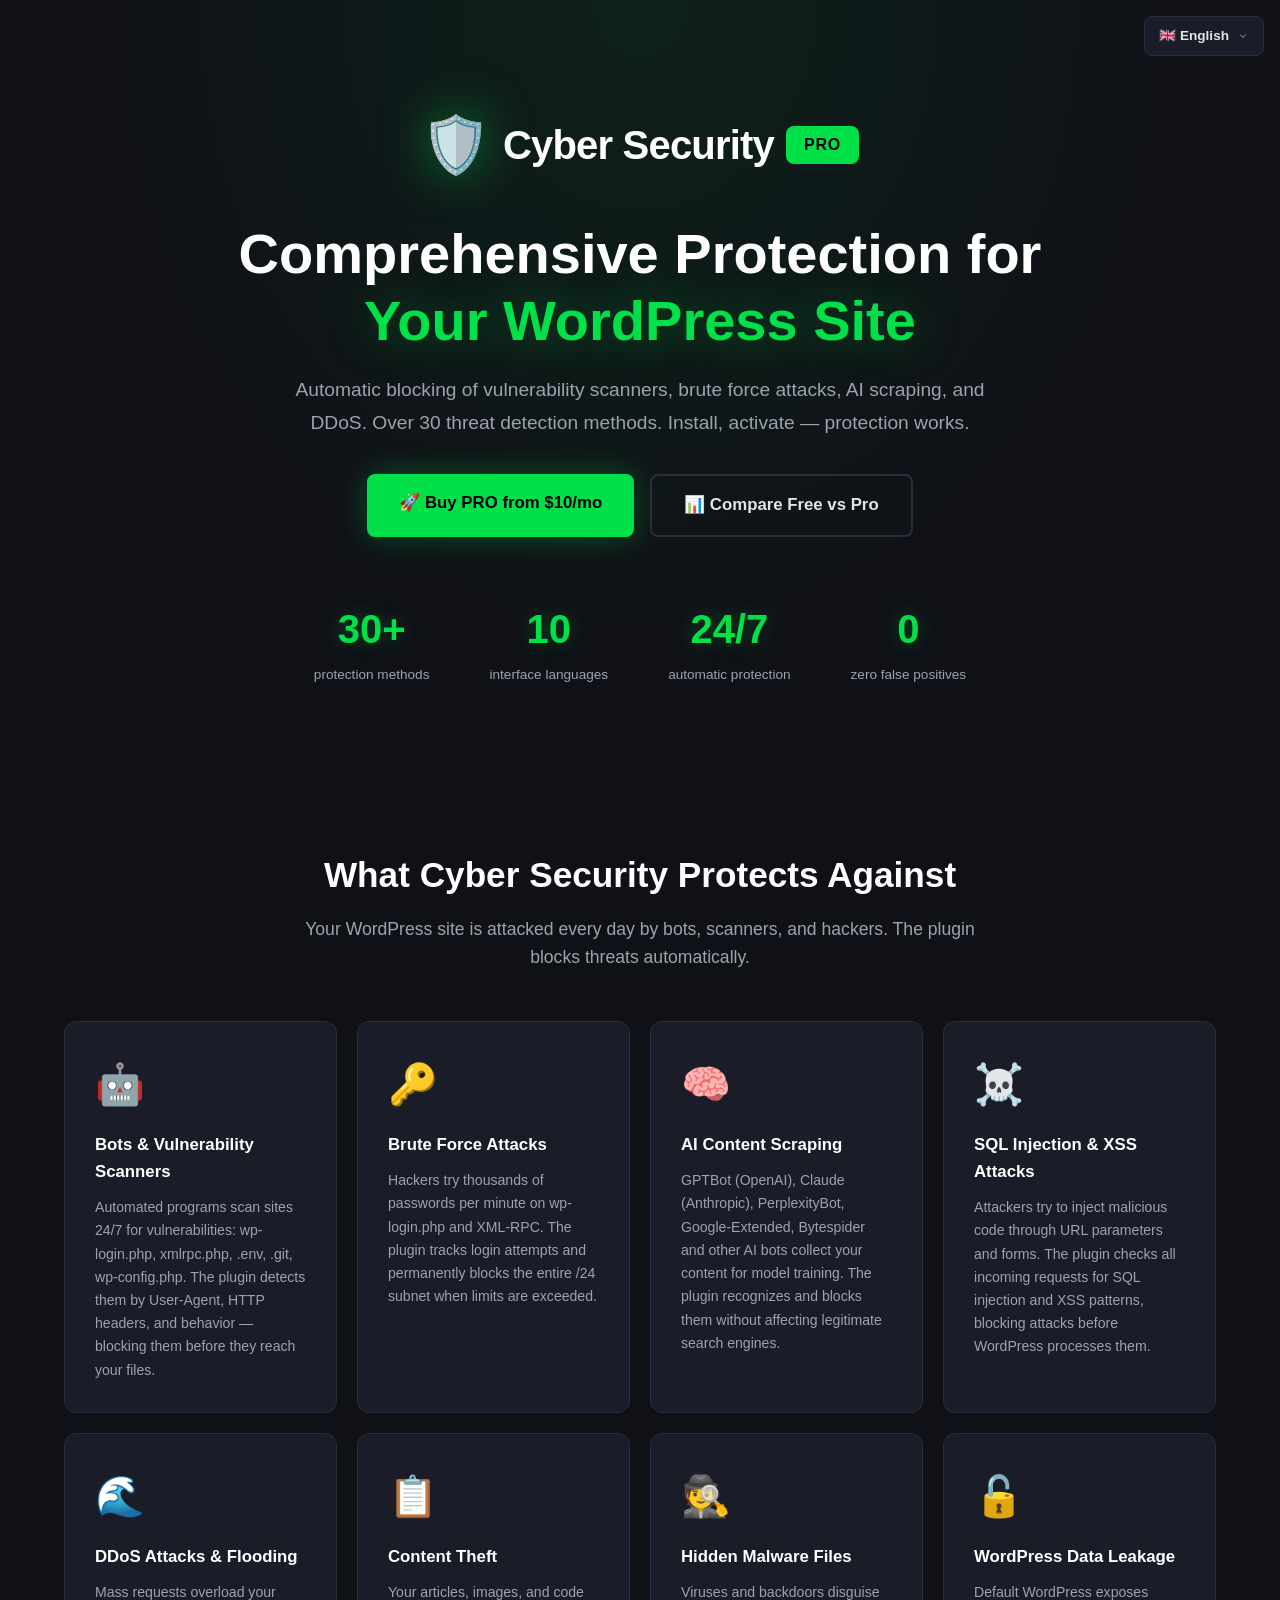
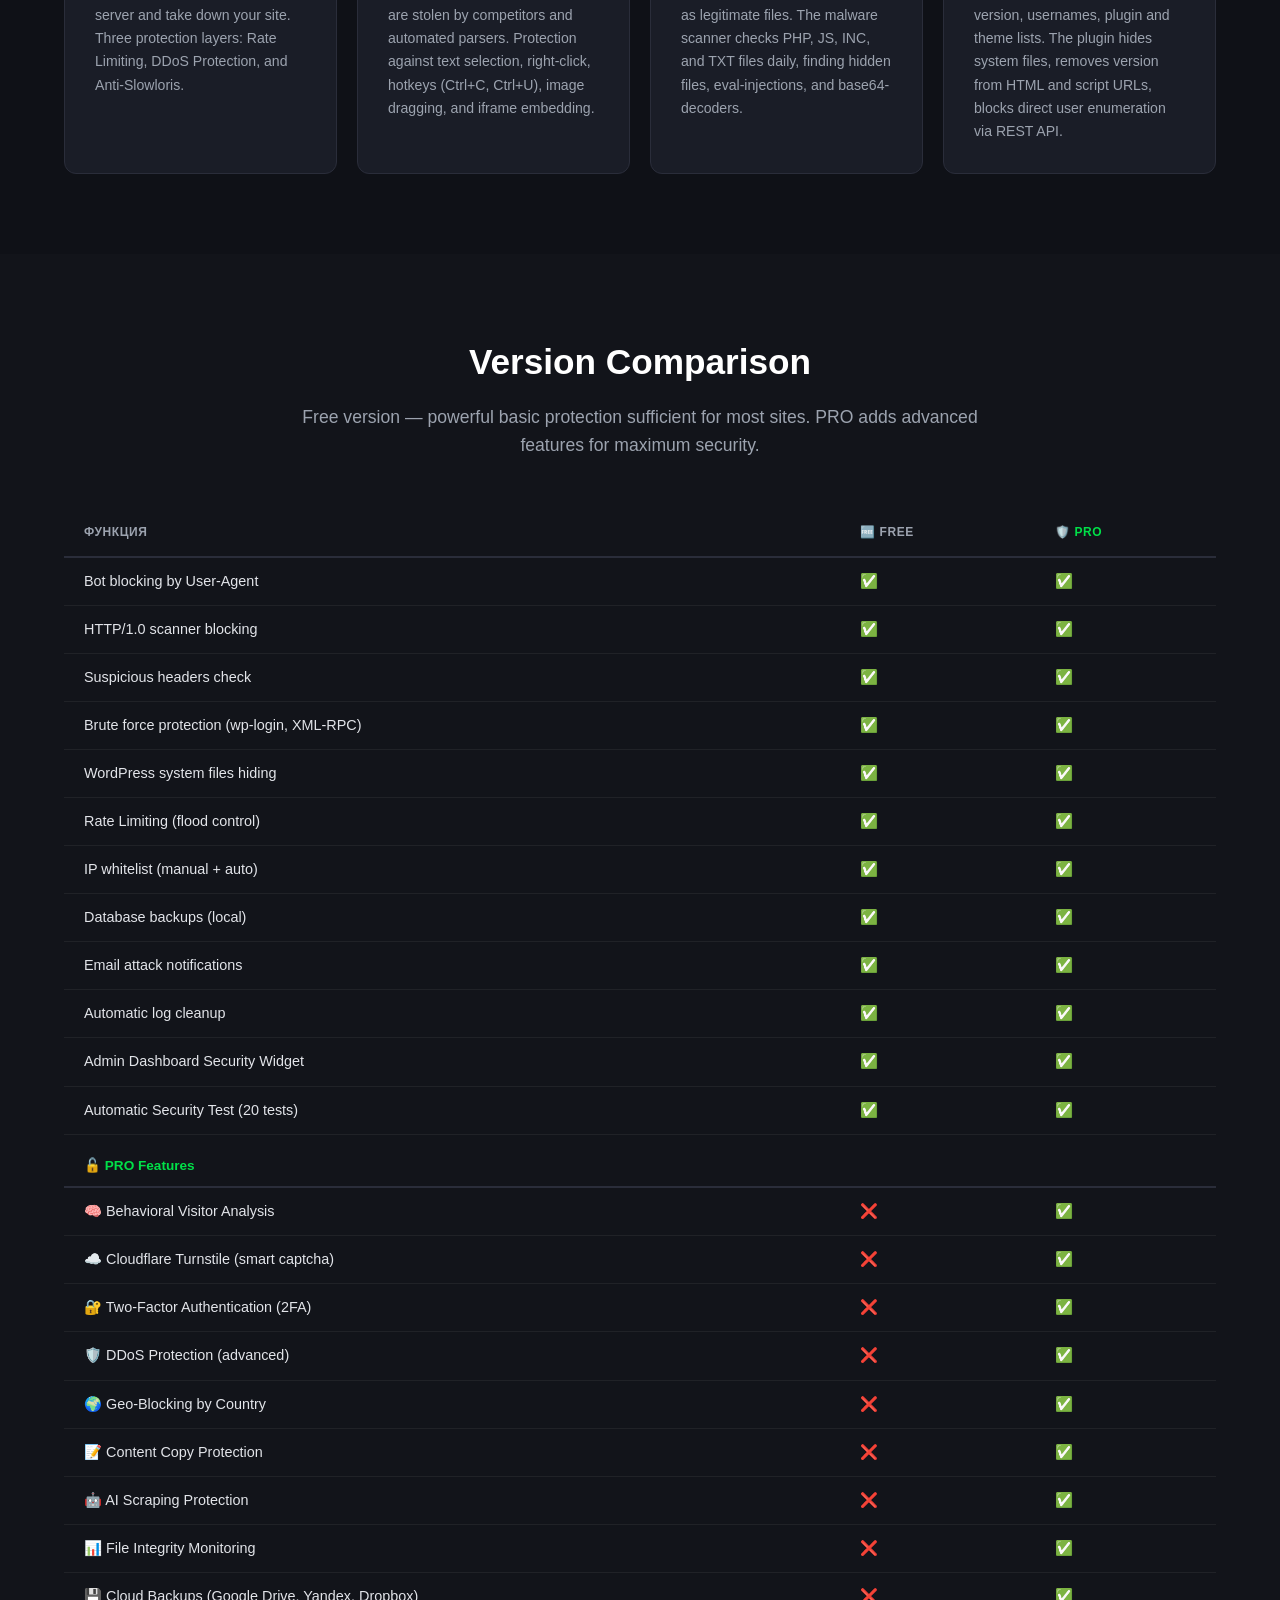
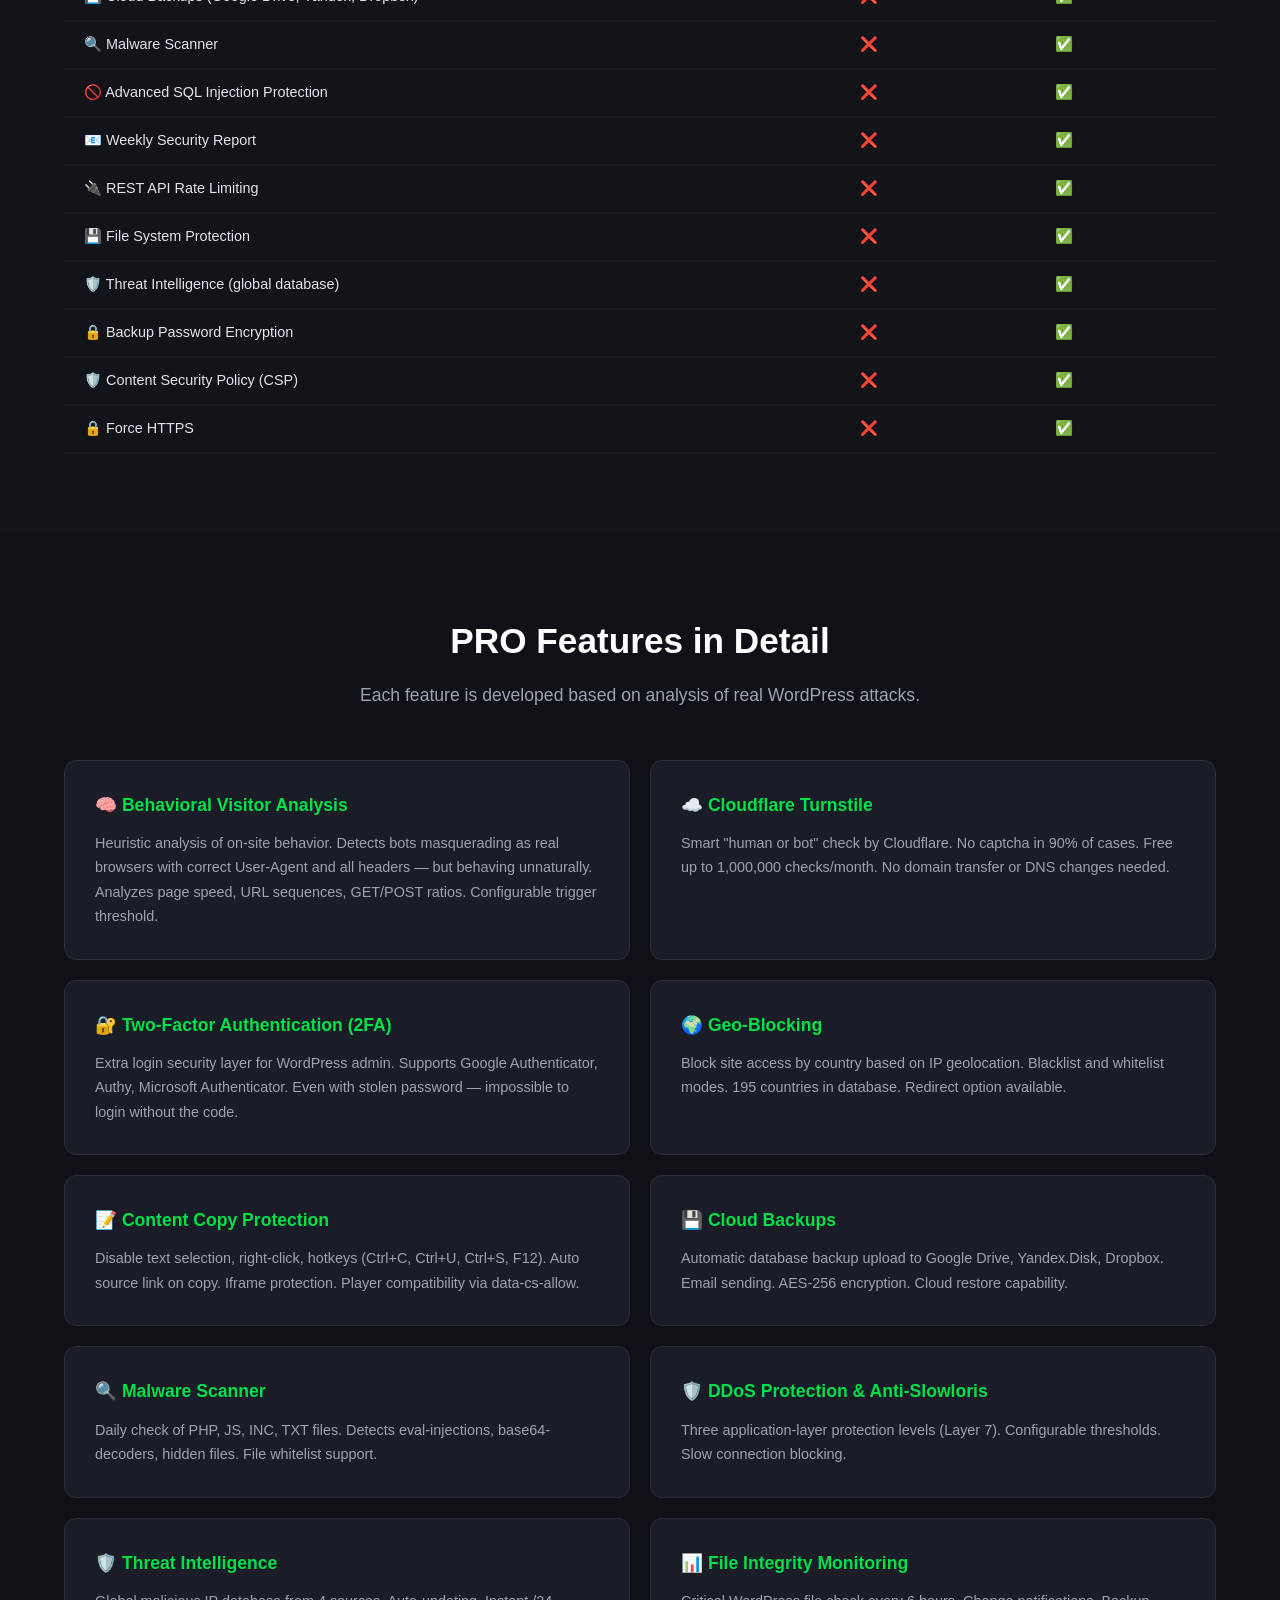
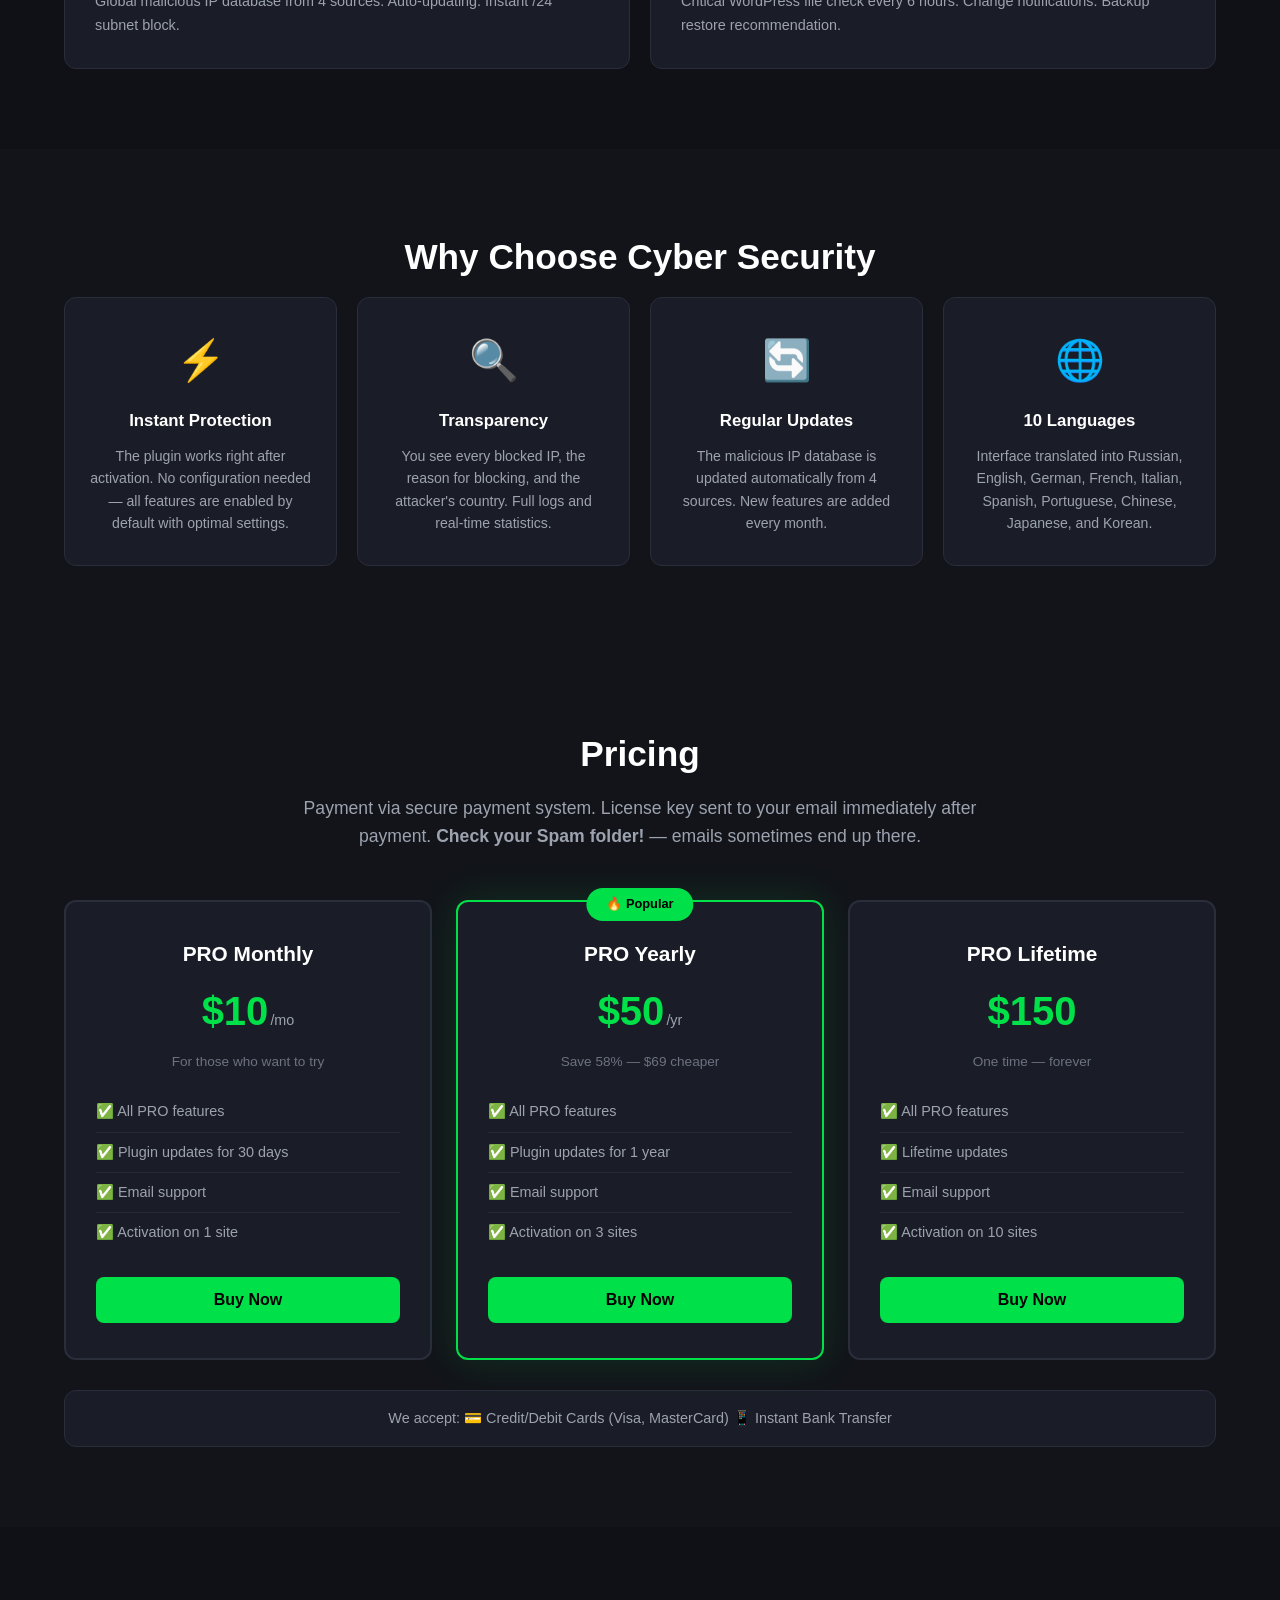
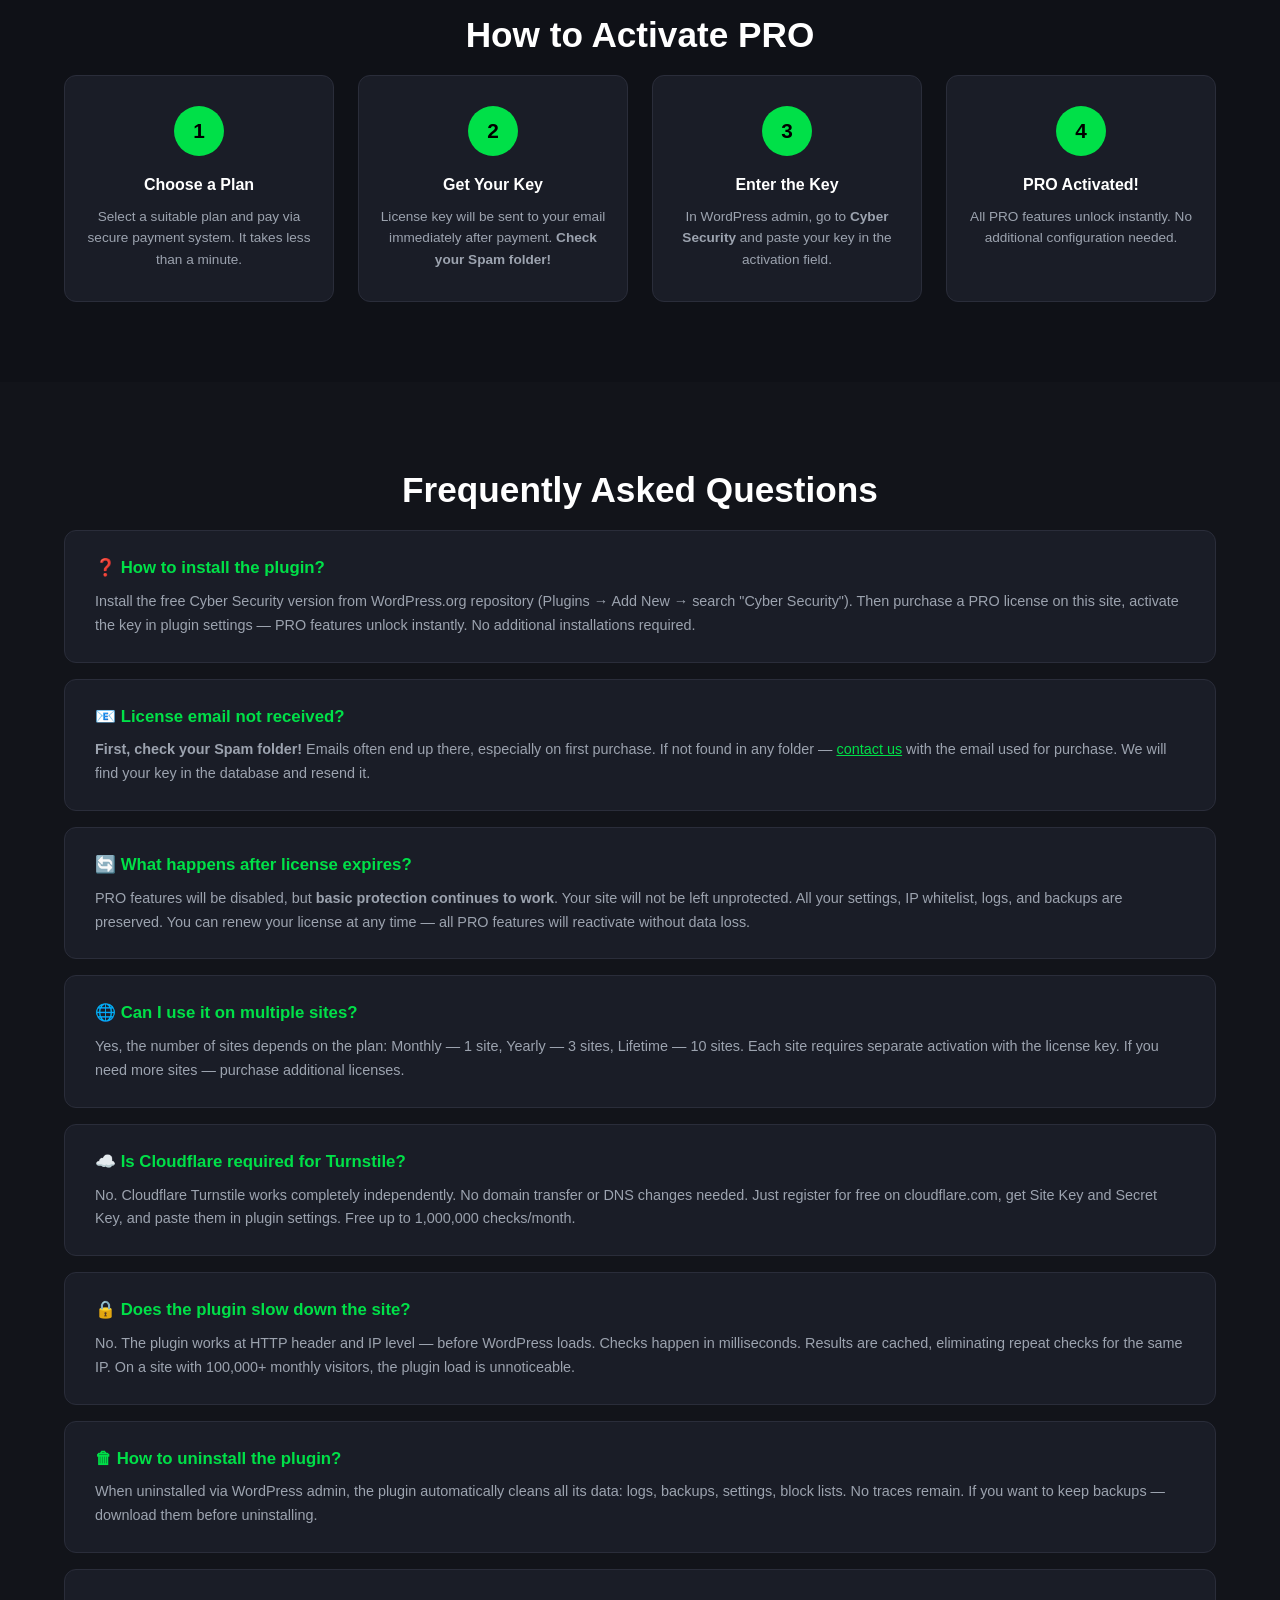
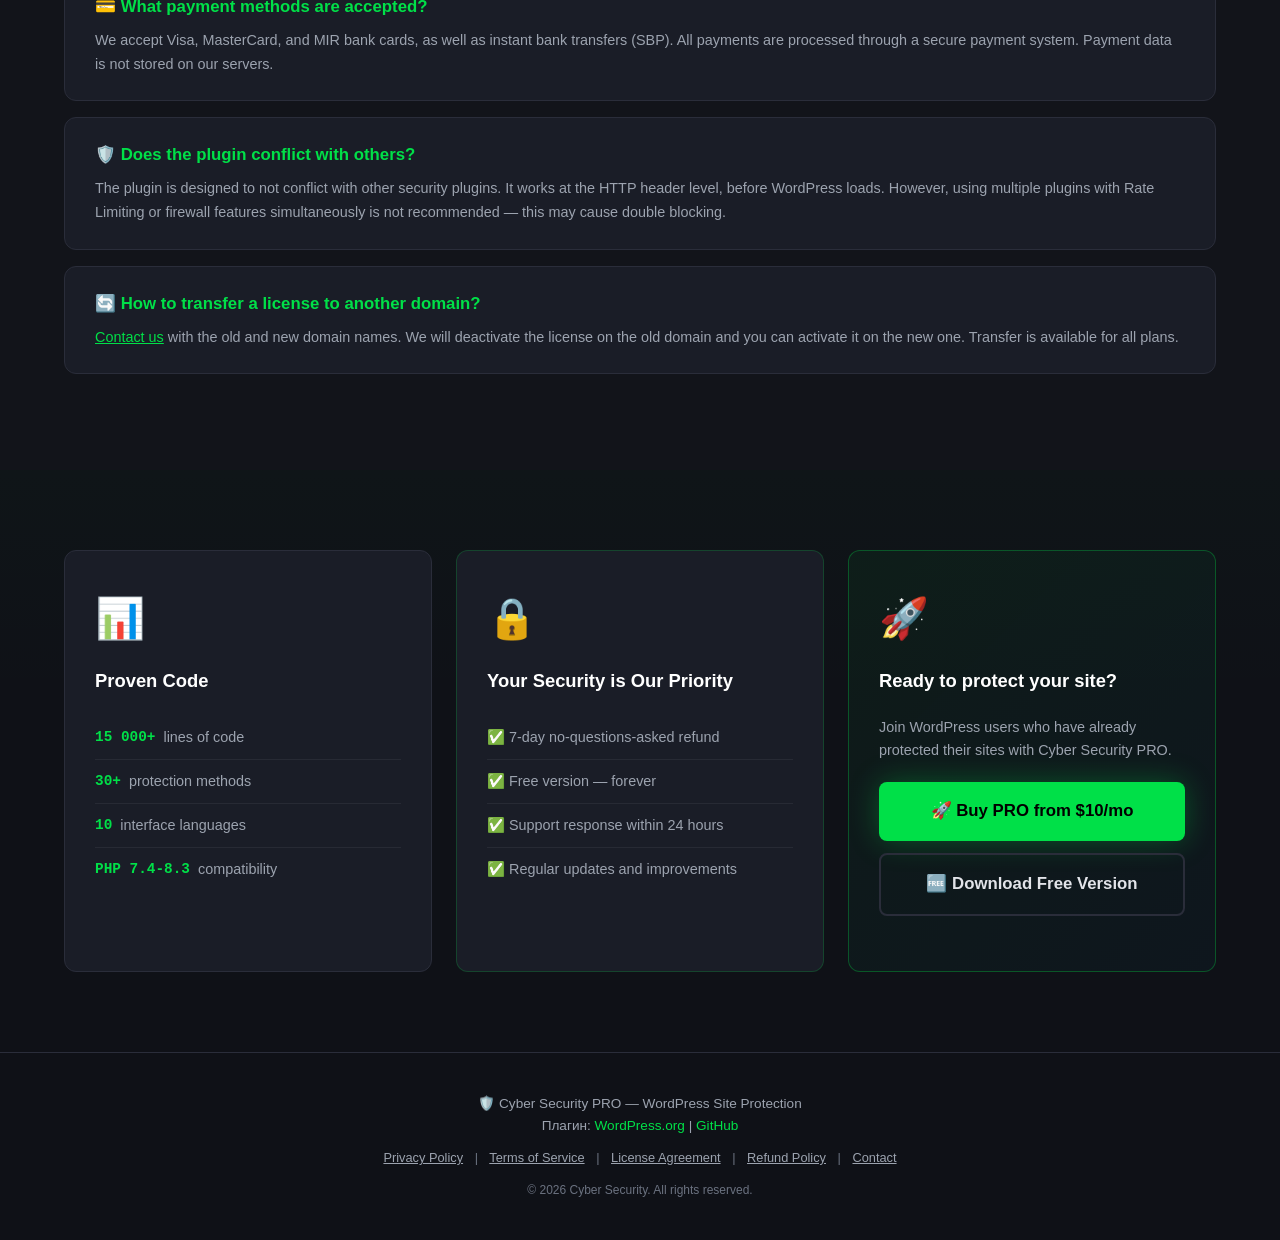
==== commit 24440965: "FIX Update index.html" ====
--- a/index.html
+++ b/index.html
@@ -314,7 +314,6 @@
                     <a href="#pricing" class="btn btn-green" data-i18n="cta_btn_buy">🚀 Купить PRO от 990₽/мес</a>
                     <a href="https://wordpress.org/plugins/cyber-security/" target="_blank" class="btn btn-outline" data-i18n="cta_btn_free">🆓 Скачать бесплатную версию</a>
                 </div>
-                <p class="cta-contact"><a href="docs/contact" data-i18n="footer_contact_page">📧 Свяжитесь с нами</a></p>
             </div>
         </div>
     </div>
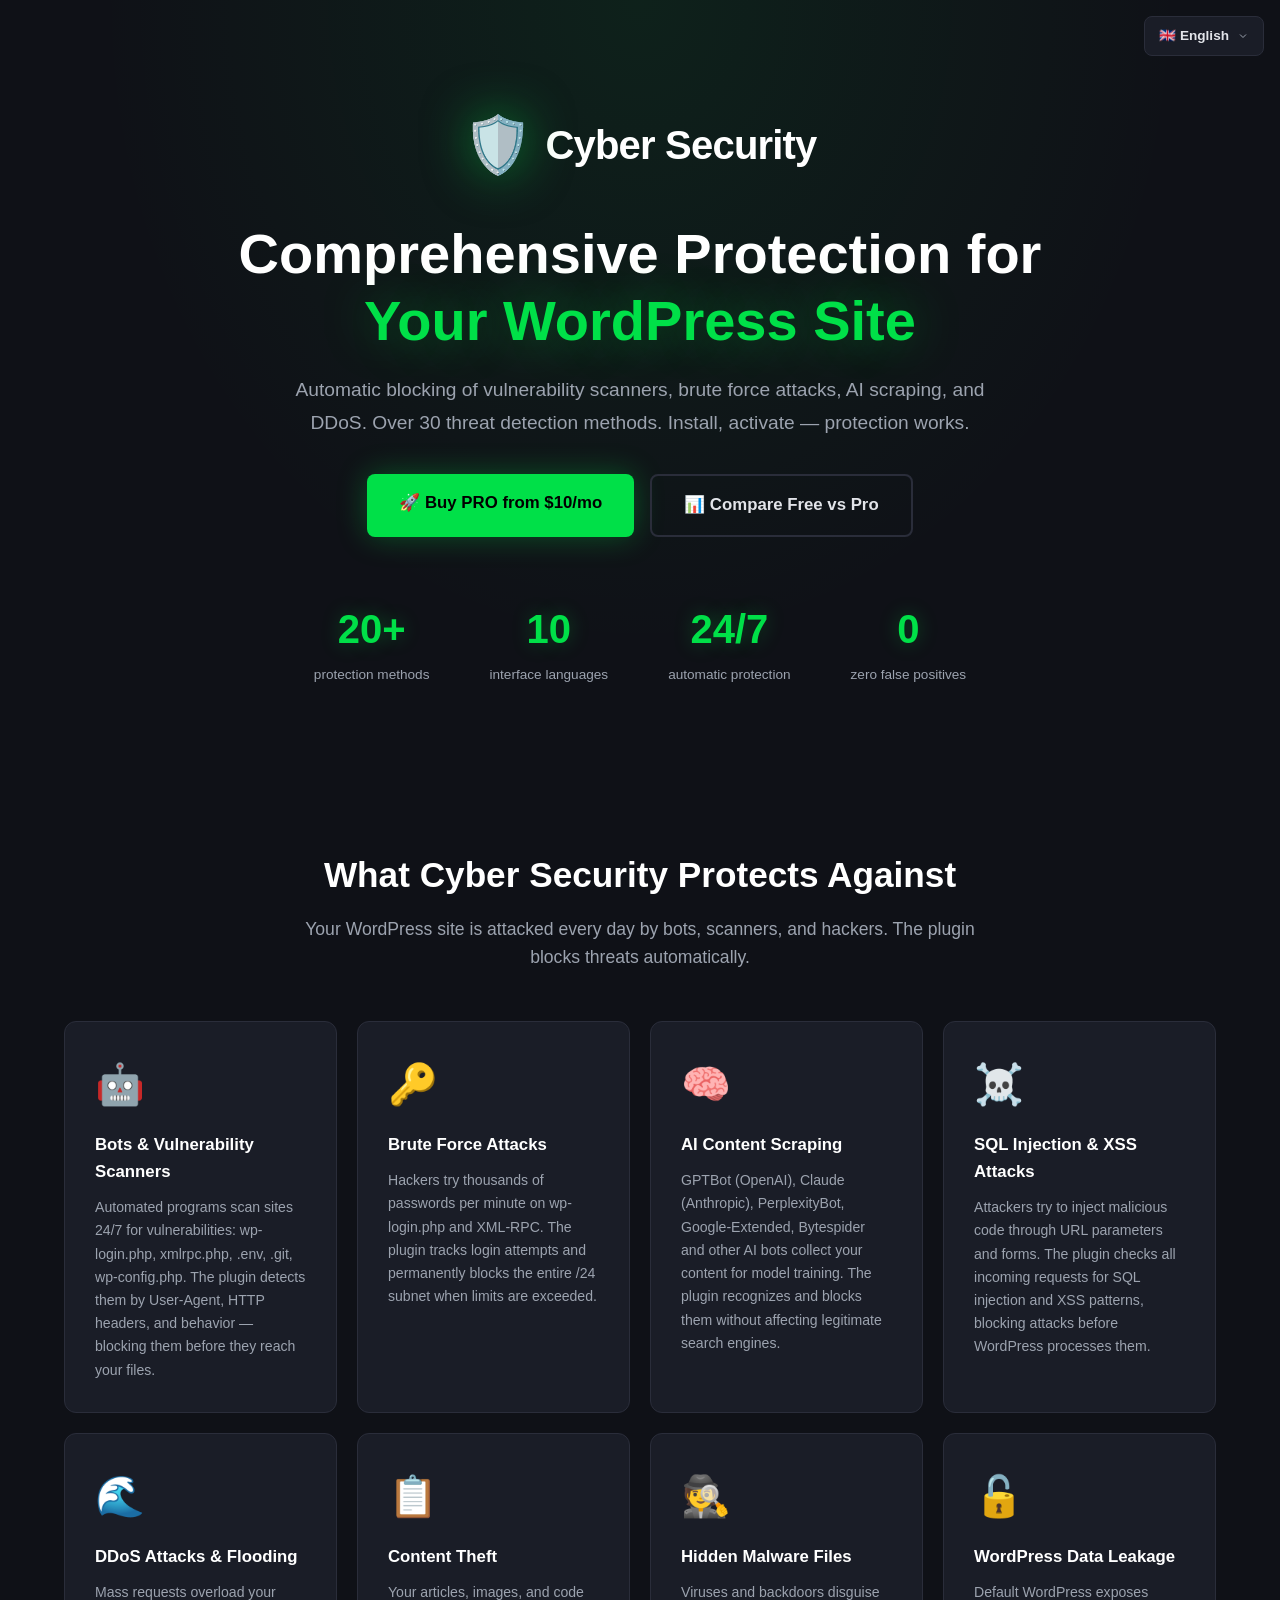
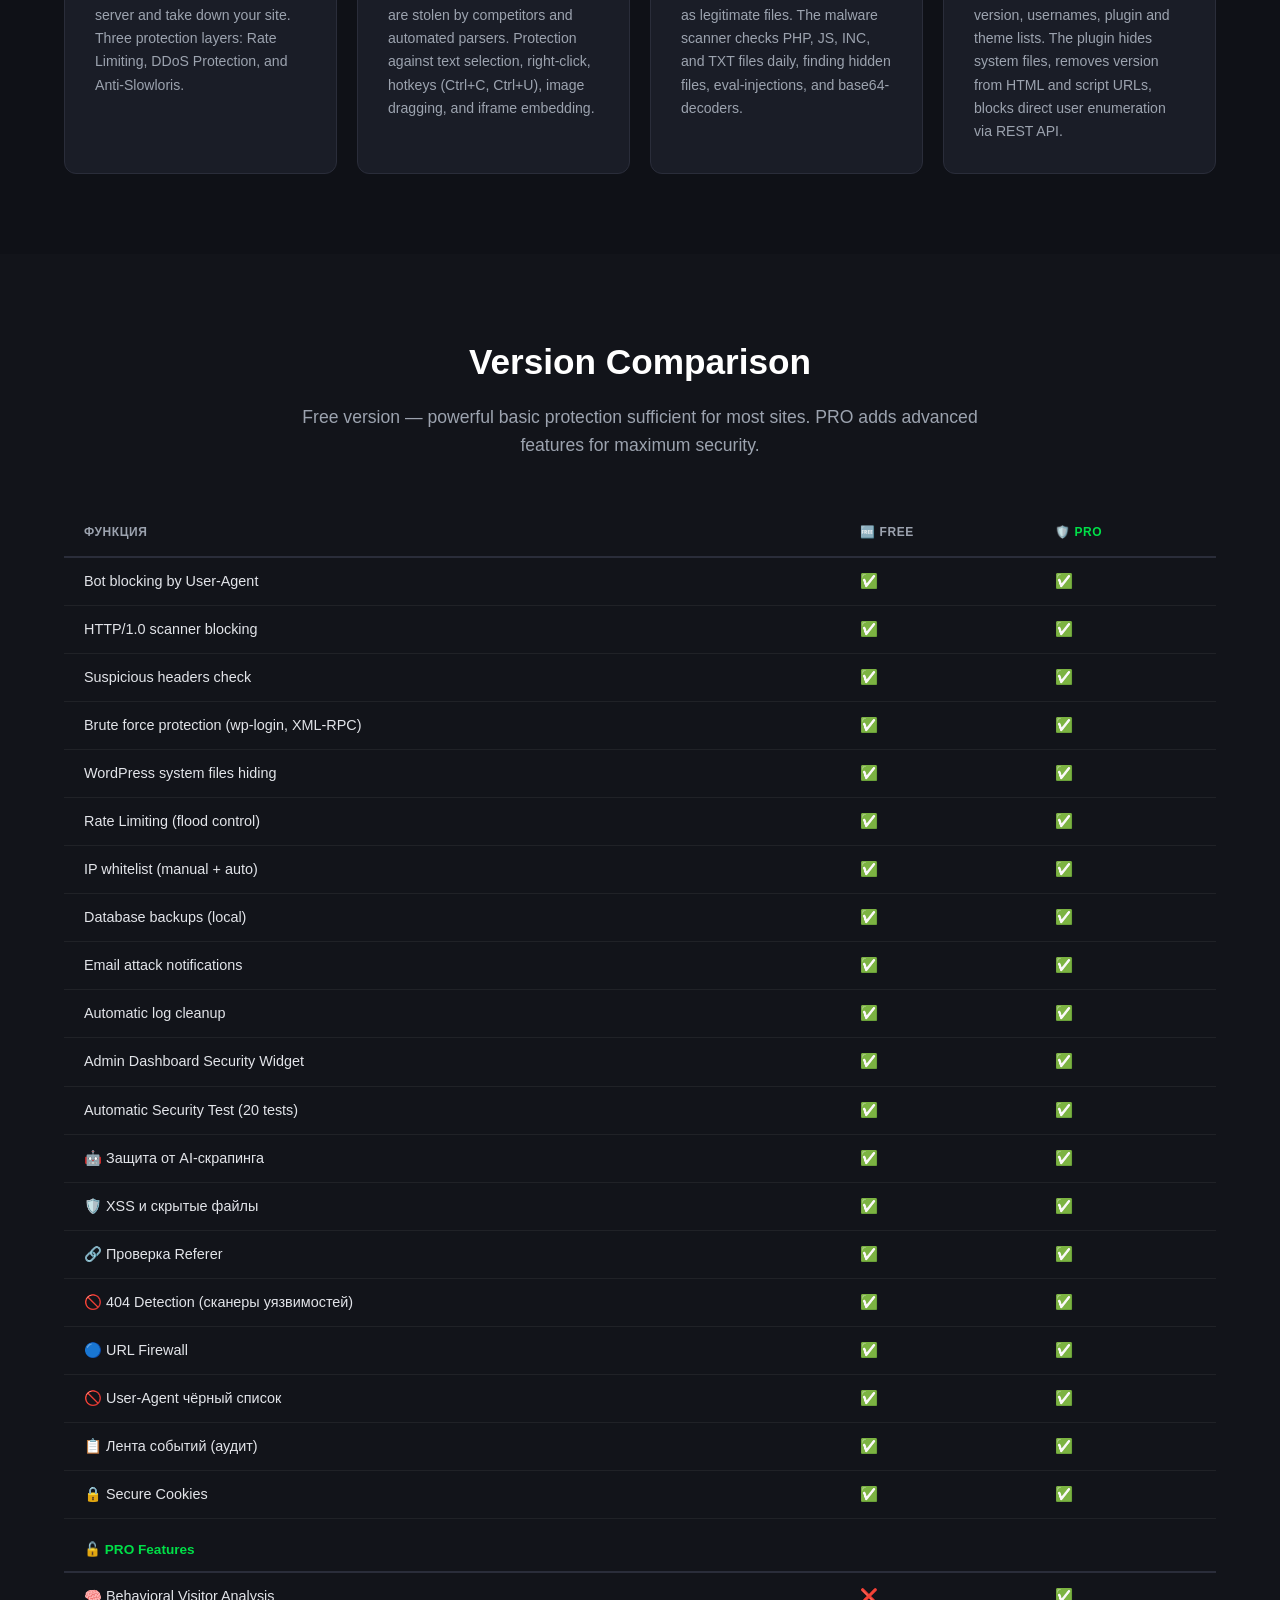
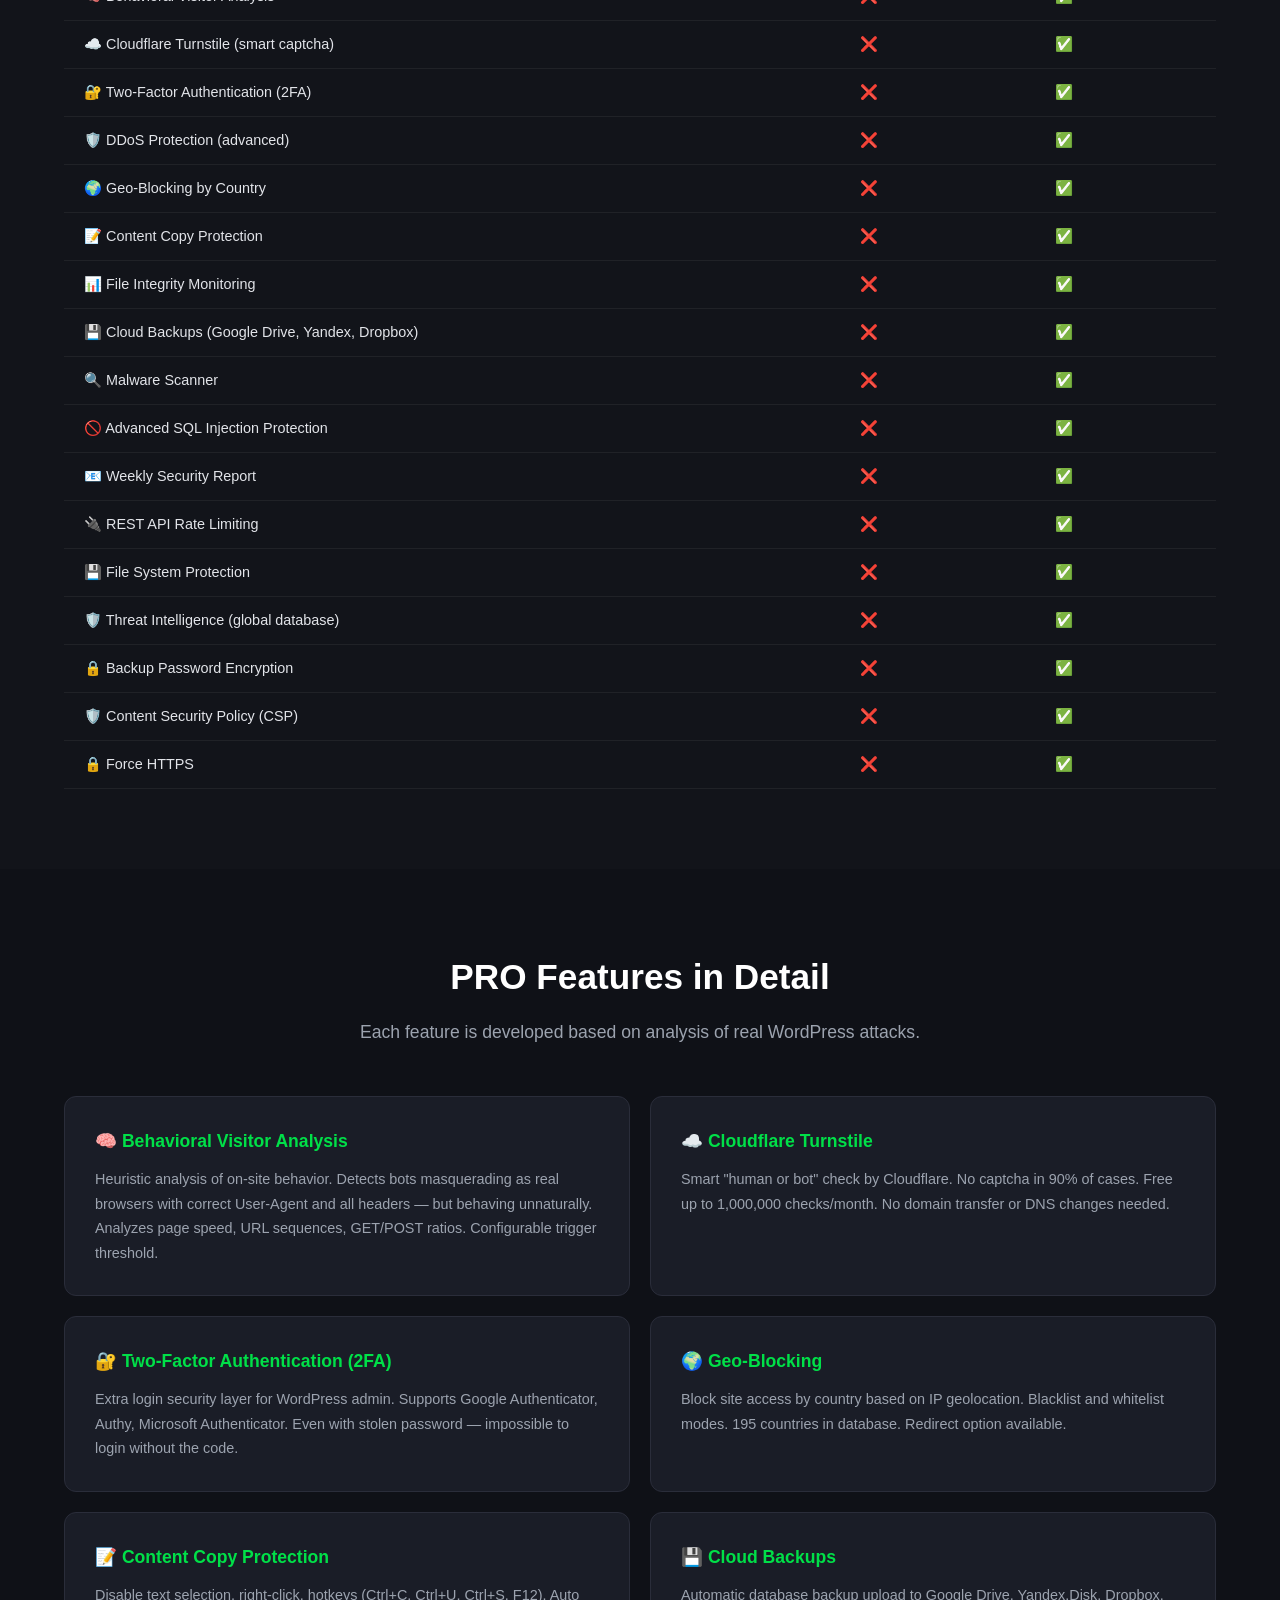
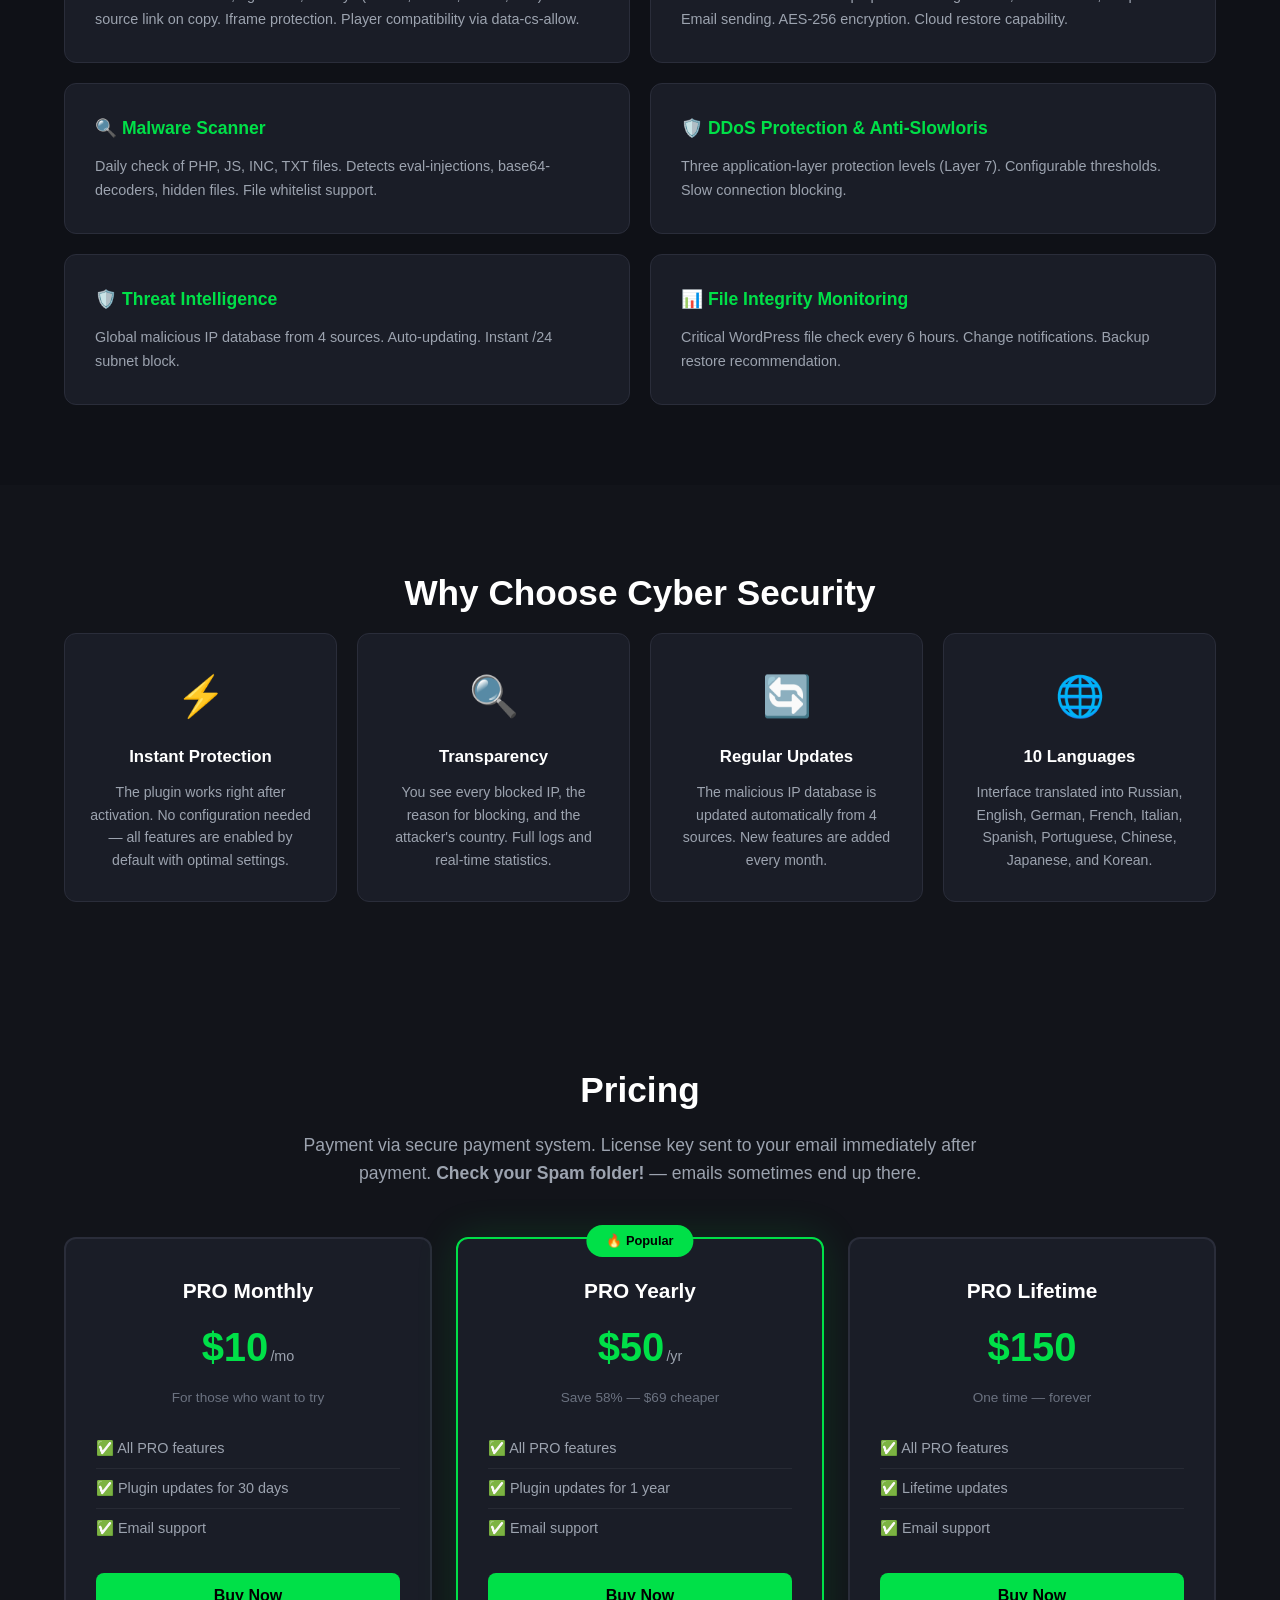
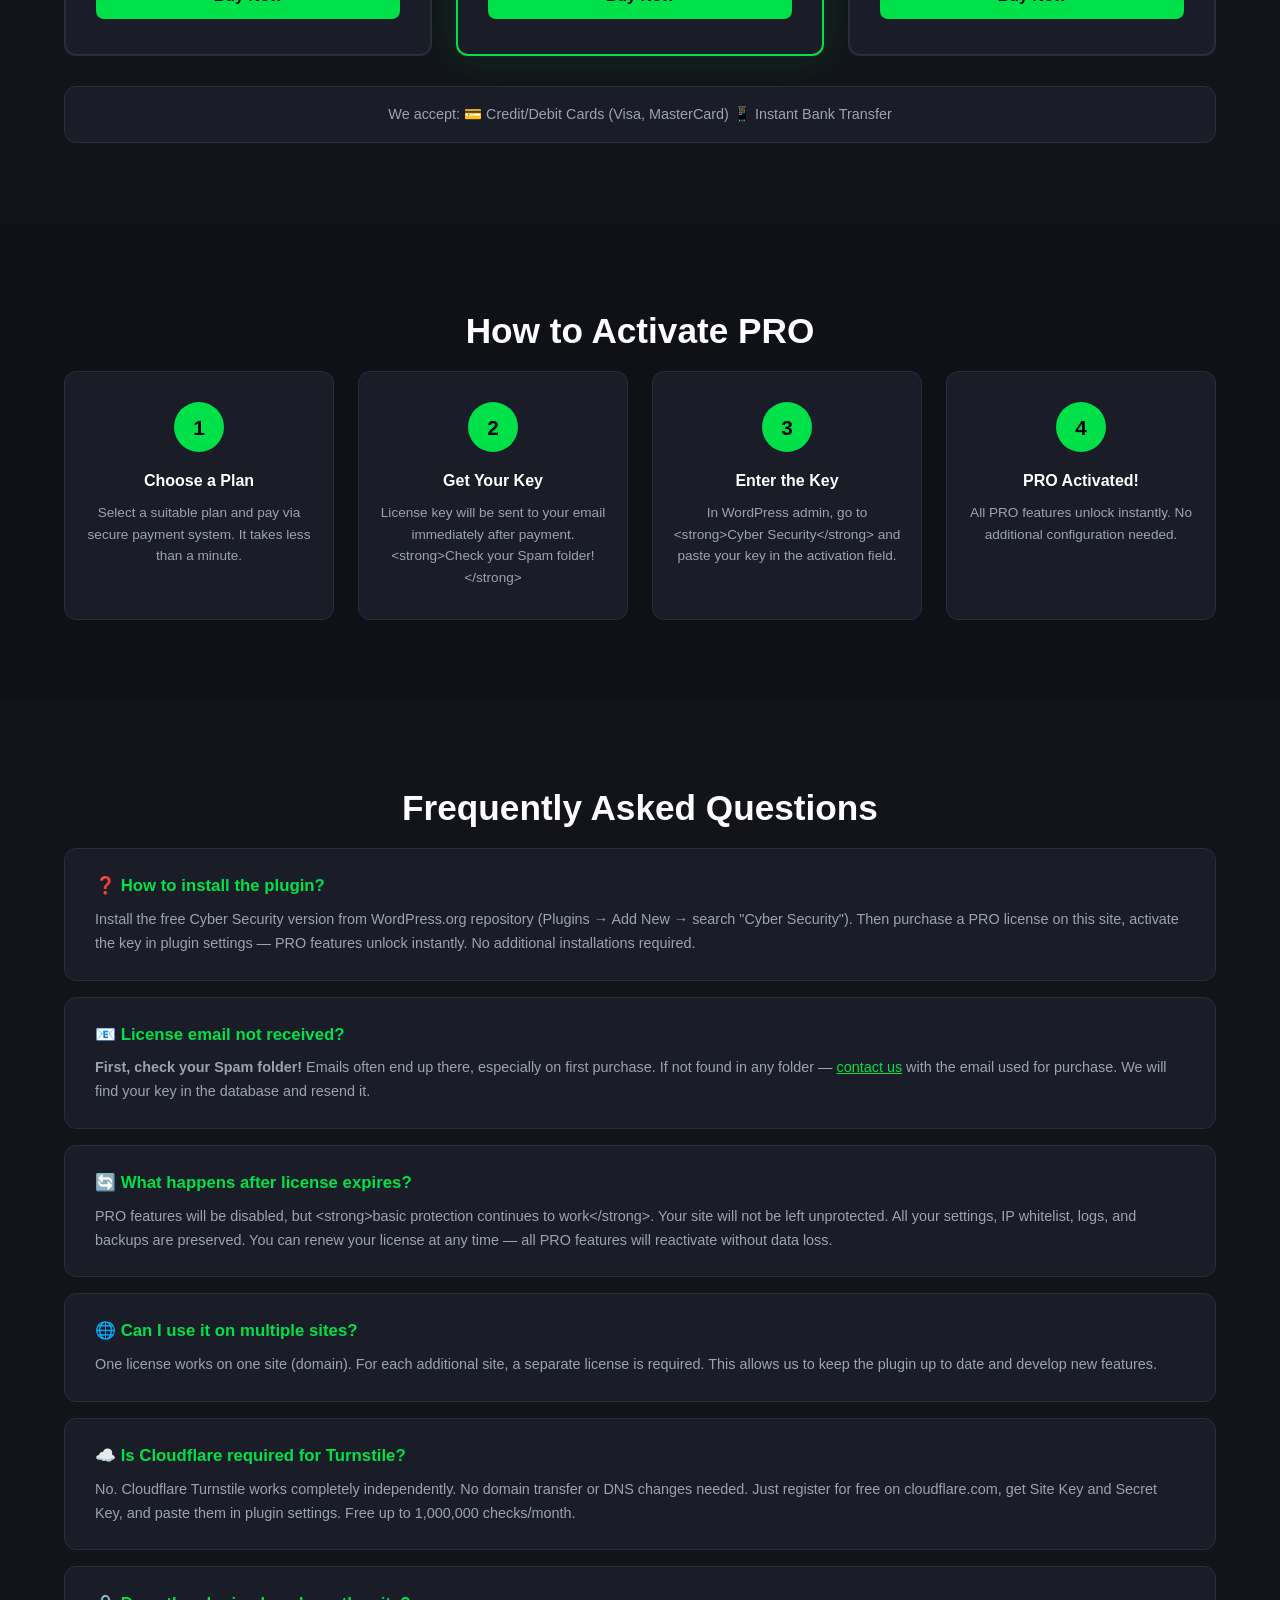
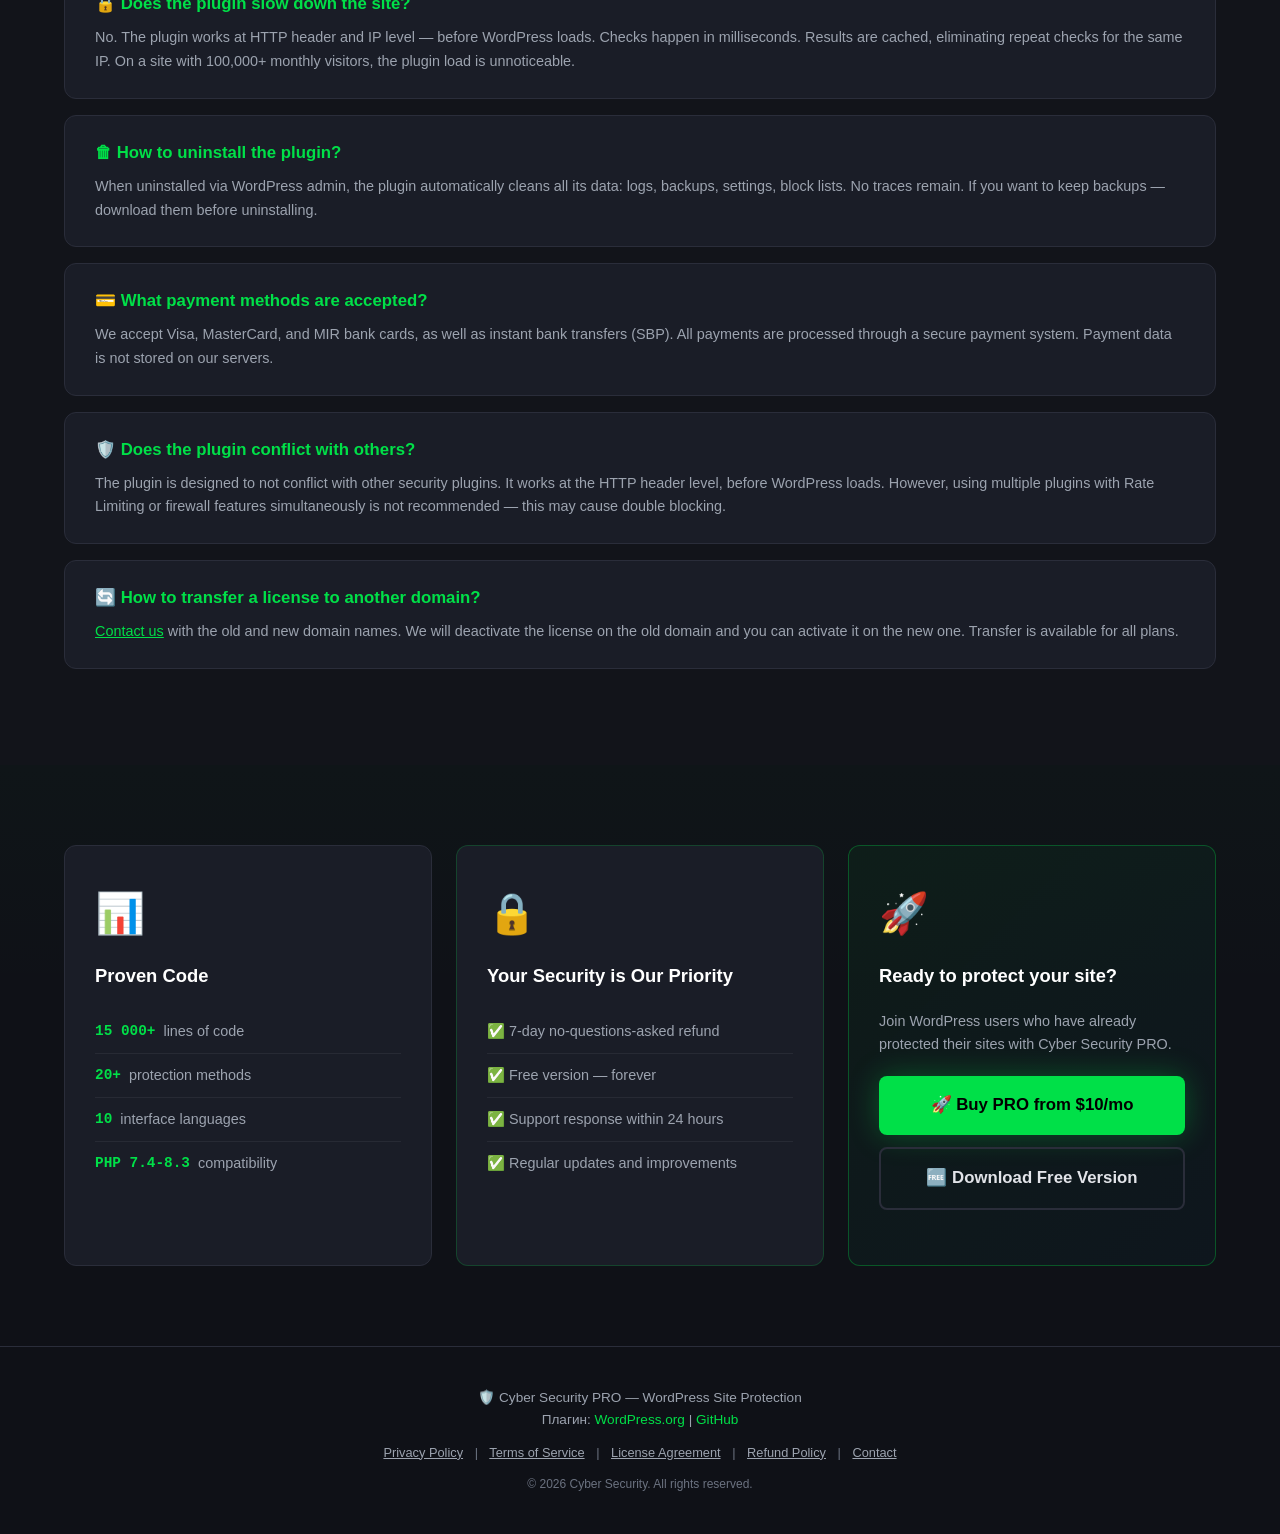
==== commit 832273b5: "FIX Update index.html" ====
--- a/index.html
+++ b/index.html
@@ -3,38 +3,27 @@
 <head>
     <meta charset="UTF-8">
     <meta name="viewport" content="width=device-width, initial-scale=1.0">
-    <title>Cyber Security PRO — Защита WordPress от ботов, атак и взлома</title>
-    <meta name="description" content="Комплексная защита WordPress: блокировка ботов, брутфорс-атак, AI-скрапинга, DDoS. 30+ методов. Бесплатная и PRO версия. 10 языков.">
+    <title>Cyber Security — Защита WordPress от ботов, атак и взлома</title>
+    <meta name="description" content="Комплексная защита WordPress: блокировка ботов, брутфорс-атак, AI-скрапинга, DDoS. 20+ методов. Бесплатная и PRO версия. 10 языков.">
     <meta name="keywords" content="wordpress security, защита wordpress, плагин безопасности, firewall, bot protection, brute force, ddos protection, wordpress plugin">
-    
-    <!-- Open Graph -->
-    <meta property="og:title" content="Cyber Security PRO — Защита WordPress">
-    <meta property="og:description" content="Комплексная защита WordPress от ботов, брутфорса, AI-скрапинга и DDoS-атак. 30+ методов. 10 языков.">
+    <meta property="og:title" content="Cyber Security — Защита WordPress">
+    <meta property="og:description" content="Комплексная защита WordPress от ботов, брутфорса, AI-скрапинга и DDoS-атак. 20+ методов. 10 языков.">
     <meta property="og:image" content="https://gataurus.github.io/cyber-security/icon-512x512.png">
     <meta property="og:url" content="https://gataurus.github.io/cyber-security/">
     <meta property="og:type" content="website">
-    
-    <!-- Twitter Card -->
     <meta name="twitter:card" content="summary_large_image">
-    <meta name="twitter:title" content="Cyber Security PRO — Защита WordPress">
+    <meta name="twitter:title" content="Cyber Security — Защита WordPress">
     <meta name="twitter:description" content="Комплексная защита WordPress от ботов, брутфорса, AI-скрапинга и DDoS-атак.">
     <meta name="twitter:image" content="https://gataurus.github.io/cyber-security/icon-512x512.png">
-    
-    <!-- Canonical -->
     <link rel="canonical" href="https://gataurus.github.io/cyber-security/">
-    
-    <!-- Языки -->
     <link rel="alternate" hreflang="ru" href="https://gataurus.github.io/cyber-security/">
     <link rel="alternate" hreflang="en" href="https://gataurus.github.io/cyber-security/">
-    <link rel="alternate" hreflang="de" href="https://gataurus.github.io/cyber-security/">
     <link rel="alternate" hreflang="x-default" href="https://gataurus.github.io/cyber-security/">
-    
-    <!-- Schema.org -->
     <script type="application/ld+json">
     {
         "@context": "https://schema.org",
         "@type": "SoftwareApplication",
-        "name": "Cyber Security PRO",
+        "name": "Cyber Security",
         "applicationCategory": "SecurityApplication",
         "operatingSystem": "WordPress",
         "description": "Комплексная защита WordPress от ботов, брутфорс-атак, AI-скрапинга и DDoS.",
@@ -49,10 +38,10 @@
         }
     }
     </script>
-    
+    <link rel="manifest" href="manifest.json">
+    <link rel="icon" type="image/svg+xml" href="favicon.svg">
     <link rel="icon" type="image/png" sizes="32x32" href="favicon-32x32.png">
     <link rel="icon" type="image/png" sizes="512x512" href="icon-512x512.png">
-    
     <link rel="stylesheet" href="css/style.css">
     <script src="js/translations.js"></script>
     <script src="js/i18n.js"></script>
@@ -67,19 +56,18 @@
         <div class="hero-logo">
             <span class="hero-shield" aria-label="Shield">🛡️</span>
             <span class="hero-brand">Cyber Security</span>
-            <span class="hero-badge-pro">PRO</span>
         </div>
         <h1 class="hero-title">
             <span data-i18n="hero_title">Комплексная защита</span><br>
             <span class="text-green" data-i18n="hero_title_green">вашего сайта на WordPress</span>
         </h1>
-        <p class="hero-subtitle" data-i18n="hero_subtitle">Автоматическая блокировка сканеров уязвимостей, брутфорс-атак, AI-скрапинга и DDoS. Более 30 методов обнаружения угроз. Установил, активировал — защита работает.</p>
+        <p class="hero-subtitle" data-i18n="hero_subtitle">Автоматическая блокировка сканеров уязвимостей, брутфорс-атак, AI-скрапинга и DDoS. Более 20 методов обнаружения угроз. Установил, активировал — защита работает.</p>
         <div class="hero-buttons">
             <a href="#pricing" class="btn btn-green" data-i18n="hero_btn_buy">🚀 Купить PRO от 990₽/мес</a>
             <a href="#comparison" class="btn btn-outline" data-i18n="hero_btn_compare">📊 Сравнить Free vs Pro</a>
         </div>
         <div class="hero-stats">
-            <div class="stat"><span class="stat-number">30+</span><span class="stat-label" data-i18n="stat_methods">методов защиты</span></div>
+            <div class="stat"><span class="stat-number">20+</span><span class="stat-label" data-i18n="stat_methods">методов защиты</span></div>
             <div class="stat"><span class="stat-number">10</span><span class="stat-label" data-i18n="stat_languages">языков интерфейса</span></div>
             <div class="stat"><span class="stat-number">24/7</span><span class="stat-label" data-i18n="stat_protection">автоматическая защита</span></div>
             <div class="stat"><span class="stat-number">0</span><span class="stat-label" data-i18n="stat_false">ложных срабатываний</span></div>
@@ -125,7 +113,15 @@
                     <tr><td data-i18n="table_alerts">Email-уведомления об атаках</td><td>✅</td><td>✅</td></tr>
                     <tr><td data-i18n="table_log_cleanup">Автоматическая очистка логов</td><td>✅</td><td>✅</td></tr>
                     <tr><td data-i18n="table_dashboard">Виджет безопасности в админке</td><td>✅</td><td>✅</td></tr>
-                    <tr><td data-i18n="table_test">Автоматический тест защиты (20 тестов)</td><td>✅</td><td>✅</td></tr>
+                    <tr><td data-i18n="table_test">Автоматический тест защиты (17 тестов)</td><td>✅</td><td>✅</td></tr>
+                    <tr><td data-i18n="table_ai_free">🤖 Защита от AI-скрапинга</td><td>✅</td><td>✅</td></tr>
+                    <tr><td data-i18n="table_xss">🛡️ XSS и скрытые файлы</td><td>✅</td><td>✅</td></tr>
+                    <tr><td data-i18n="table_referer">🔗 Проверка Referer</td><td>✅</td><td>✅</td></tr>
+                    <tr><td data-i18n="table_404">🚫 404 Detection (сканеры уязвимостей)</td><td>✅</td><td>✅</td></tr>
+                    <tr><td data-i18n="table_url_firewall">🔵 URL Firewall</td><td>✅</td><td>✅</td></tr>
+                    <tr><td data-i18n="table_ua_blacklist">🚫 User-Agent чёрный список</td><td>✅</td><td>✅</td></tr>
+                    <tr><td data-i18n="table_audit">📋 Лента событий (аудит)</td><td>✅</td><td>✅</td></tr>
+                    <tr><td data-i18n="table_secure_cookies">🔒 Secure Cookies</td><td>✅</td><td>✅</td></tr>
                     <tr class="divider"><td colspan="3" data-i18n="divider_pro">🔓 PRO-функции</td></tr>
                     <tr><td data-i18n="table_behavioral">🧠 Поведенческий анализ посетителей</td><td>❌</td><td>✅</td></tr>
                     <tr><td data-i18n="table_turnstile">☁️ Cloudflare Turnstile (умная капча)</td><td>❌</td><td>✅</td></tr>
@@ -133,7 +129,6 @@
                     <tr><td data-i18n="table_ddos">🛡️ DDoS-защита (продвинутая)</td><td>❌</td><td>✅</td></tr>
                     <tr><td data-i18n="table_geo">🌍 Гео-блокировка по странам</td><td>❌</td><td>✅</td></tr>
                     <tr><td data-i18n="table_content">📝 Защита контента от копирования</td><td>❌</td><td>✅</td></tr>
-                    <tr><td data-i18n="table_ai">🤖 Защита от AI-скрапинга</td><td>❌</td><td>✅</td></tr>
                     <tr><td data-i18n="table_integrity">📊 Мониторинг целостности файлов</td><td>❌</td><td>✅</td></tr>
                     <tr><td data-i18n="table_cloud">💾 Облачные бэкапы (Google Drive, Яндекс.Диск, Dropbox)</td><td>❌</td><td>✅</td></tr>
                     <tr><td data-i18n="table_malware">🔍 Сканер вредоносного кода</td><td>❌</td><td>✅</td></tr>
@@ -176,26 +171,10 @@
     <div class="container">
         <h2 class="section-title" data-i18n="why_us_title">Почему выбирают Cyber Security</h2>
         <div class="why-us-grid">
-            <div class="why-us-card">
-                <div class="why-us-icon" aria-label="Lightning">⚡</div>
-                <h3 data-i18n="why_us_1_title">Мгновенная защита</h3>
-                <p data-i18n="why_us_1_desc">Плагин работает сразу после активации. Не требует настройки — все функции включены по умолчанию с оптимальными параметрами.</p>
-            </div>
-            <div class="why-us-card">
-                <div class="why-us-icon" aria-label="Magnifier">🔍</div>
-                <h3 data-i18n="why_us_2_title">Прозрачность</h3>
-                <p data-i18n="why_us_2_desc">Вы видите каждый заблокированный IP, причину блокировки и страну атакующего. Полные логи и статистика в реальном времени.</p>
-            </div>
-            <div class="why-us-card">
-                <div class="why-us-icon" aria-label="Refresh">🔄</div>
-                <h3 data-i18n="why_us_3_title">Регулярные обновления</h3>
-                <p data-i18n="why_us_3_desc">База вредоносных IP обновляется автоматически из 4 источников. Новые функции добавляются каждый месяц.</p>
-            </div>
-            <div class="why-us-card">
-                <div class="why-us-icon" aria-label="Globe">🌐</div>
-                <h3 data-i18n="why_us_4_title">10 языков</h3>
-                <p data-i18n="why_us_4_desc">Интерфейс переведён на русский, английский, немецкий, французский, итальянский, испанский, португальский, китайский, японский и корейский.</p>
-            </div>
+            <div class="why-us-card"><div class="why-us-icon" aria-label="Lightning">⚡</div><h3 data-i18n="why_us_1_title">Мгновенная защита</h3><p data-i18n="why_us_1_desc">Плагин работает сразу после активации. Не требует настройки — все функции включены по умолчанию с оптимальными параметрами.</p></div>
+            <div class="why-us-card"><div class="why-us-icon" aria-label="Magnifier">🔍</div><h3 data-i18n="why_us_2_title">Прозрачность</h3><p data-i18n="why_us_2_desc">Вы видите каждый заблокированный IP, причину блокировки и страну атакующего. Полные логи и статистика в реальном времени.</p></div>
+            <div class="why-us-card"><div class="why-us-icon" aria-label="Refresh">🔄</div><h3 data-i18n="why_us_3_title">Регулярные обновления</h3><p data-i18n="why_us_3_desc">Новые функции добавляются каждый месяц. Плагин постоянно совершенствуется.</p></div>
+            <div class="why-us-card"><div class="why-us-icon" aria-label="Globe">🌐</div><h3 data-i18n="why_us_4_title">10 языков</h3><p data-i18n="why_us_4_desc">Интерфейс переведён на русский, английский, немецкий, французский, итальянский, испанский, португальский, китайский, японский и корейский.</p></div>
         </div>
     </div>
 </section>
@@ -206,49 +185,11 @@
         <h2 class="section-title" data-i18n="pricing_title">Тарифы</h2>
         <p class="section-subtitle" data-i18n-html="pricing_subtitle">Оплата через защищённую платёжную систему. Лицензионный ключ приходит на email сразу после оплаты. <strong>Проверьте папку «Спам»</strong> — иногда письма попадают туда.</p>
         <div class="pricing">
-            <div class="plan">
-                <div class="plan-name" data-i18n="plan_month">PRO Месяц</div>
-                <div class="plan-price"><span class="plan-price-num" data-i18n="plan_price_monthly">990₽</span><span class="plan-price-period" data-i18n="plan_price_period_monthly">/мес</span></div>
-                <p class="plan-desc" data-i18n="plan_month_desc">Для тех, кто хочет попробовать</p>
-                <ul>
-                    <li data-i18n="plan_feature1">✅ Все PRO-функции</li>
-                    <li data-i18n="plan_feature_updates">✅ Обновления плагина в течение 30 дней</li>
-                    <li data-i18n="plan_feature_support">✅ Поддержка по email</li>
-                    <li data-i18n="plan_feature_sites">✅ Активация на 1 сайте</li>
-                </ul>
-                <button onclick="buyPlan('monthly')" class="btn-buy" data-i18n="btn_buy">Купить</button>
-            </div>
-            <div class="plan featured">
-                <div class="plan-badge" data-i18n="badge_popular">🔥 Популярный</div>
-                <div class="plan-name" data-i18n="plan_year">PRO Год</div>
-                <div class="plan-price"><span class="plan-price-num" data-i18n="plan_price_yearly">4 990₽</span><span class="plan-price-period" data-i18n="plan_price_period_yearly">/год</span></div>
-                <p class="plan-desc" data-i18n="plan_year_desc">Экономия 58% — выгоднее на 6 890₽</p>
-                <ul>
-                    <li data-i18n="plan_feature1">✅ Все PRO-функции</li>
-                    <li data-i18n="plan_feature_updates_year">✅ Обновления плагина в течение 1 года</li>
-                    <li data-i18n="plan_feature_support">✅ Поддержка по email</li>
-                    <li data-i18n="plan_feature_sites_3">✅ Активация на 3 сайтах</li>
-                </ul>
-                <button onclick="buyPlan('yearly')" class="btn-buy" data-i18n="btn_buy">Купить</button>
-            </div>
-            <div class="plan">
-                <div class="plan-name" data-i18n="plan_lifetime">PRO Навсегда</div>
-                <div class="plan-price"><span class="plan-price-num" data-i18n="plan_price_lifetime">14 990₽</span></div>
-                <p class="plan-desc" data-i18n="plan_lifetime_desc">Один раз — навсегда</p>
-                <ul>
-                    <li data-i18n="plan_feature1">✅ Все PRO-функции</li>
-                    <li data-i18n="plan_feature_lifetime">✅ Пожизненные обновления</li>
-                    <li data-i18n="plan_feature_support">✅ Поддержка по email</li>
-                    <li data-i18n="plan_feature_sites_10">✅ Активация на 10 сайтах</li>
-                </ul>
-                <button onclick="buyPlan('lifetime')" class="btn-buy" data-i18n="btn_buy">Купить</button>
-            </div>
-        </div>
-        <div class="payment-methods">
-            <span data-i18n="payment_methods">Принимаем к оплате:</span>
-            <span class="payment-icon">💳</span> <span data-i18n="payment_cards">Банковские карты (Visa, MasterCard, МИР)</span>
-            <span class="payment-icon">📱</span> <span data-i18n="payment_sbp">СБП (Система быстрых платежей)</span>
-        </div>
+            <div class="plan"><div class="plan-name" data-i18n="plan_month">PRO Месяц</div><div class="plan-price"><span class="plan-price-num" data-i18n="plan_price_monthly">990₽</span><span class="plan-price-period" data-i18n="plan_price_period_monthly">/мес</span></div><p class="plan-desc" data-i18n="plan_month_desc">Для тех, кто хочет попробовать</p><ul><li data-i18n="plan_feature1">✅ Все PRO-функции</li><li data-i18n="plan_feature_updates">✅ Обновления плагина в течение 30 дней</li><li data-i18n="plan_feature_support">✅ Поддержка по email</li></ul><button onclick="buyPlan('monthly')" class="btn-buy" data-i18n="btn_buy">Купить</button></div>
+            <div class="plan featured"><div class="plan-badge" data-i18n="badge_popular">🔥 Популярный</div><div class="plan-name" data-i18n="plan_year">PRO Год</div><div class="plan-price"><span class="plan-price-num" data-i18n="plan_price_yearly">4 990₽</span><span class="plan-price-period" data-i18n="plan_price_period_yearly">/год</span></div><p class="plan-desc" data-i18n="plan_year_desc">Экономия 58% — выгоднее на 6 890₽</p><ul><li data-i18n="plan_feature1">✅ Все PRO-функции</li><li data-i18n="plan_feature_updates_year">✅ Обновления плагина в течение 1 года</li><li data-i18n="plan_feature_support">✅ Поддержка по email</li></ul><button onclick="buyPlan('yearly')" class="btn-buy" data-i18n="btn_buy">Купить</button></div>
+            <div class="plan"><div class="plan-name" data-i18n="plan_lifetime">PRO Навсегда</div><div class="plan-price"><span class="plan-price-num" data-i18n="plan_price_lifetime">14 990₽</span></div><p class="plan-desc" data-i18n="plan_lifetime_desc">Один раз — навсегда</p><ul><li data-i18n="plan_feature1">✅ Все PRO-функции</li><li data-i18n="plan_feature_lifetime">✅ Пожизненные обновления</li><li data-i18n="plan_feature_support">✅ Поддержка по email</li></ul><button onclick="buyPlan('lifetime')" class="btn-buy" data-i18n="btn_buy">Купить</button></div>
+        </div>
+        <div class="payment-methods"><span data-i18n="payment_methods">Принимаем к оплате:</span> <span class="payment-icon">💳</span> <span data-i18n="payment_cards">Банковские карты (Visa, MasterCard, МИР)</span> <span class="payment-icon">📱</span> <span data-i18n="payment_sbp">СБП (Система быстрых платежей)</span></div>
     </div>
 </section>
 
@@ -258,8 +199,8 @@
         <h2 class="section-title" data-i18n="how_title">Как активировать PRO</h2>
         <div class="steps">
             <div class="step"><div class="step-number">1</div><h3 data-i18n="step1_title">Оплатите тариф</h3><p data-i18n="step1_desc">Выберите подходящий тариф и оплатите. Это безопасно и занимает меньше минуты.</p></div>
-            <div class="step"><div class="step-number">2</div><h3 data-i18n="step2_title">Получите ключ</h3><p data-i18n-html="step2_desc">Лицензионный ключ придёт на ваш email сразу после оплаты. <strong>Проверьте папку «Спам»!</strong></p></div>
-            <div class="step"><div class="step-number">3</div><h3 data-i18n="step3_title">Вставьте ключ</h3><p data-i18n-html="step3_desc">В админке WordPress перейдите в <strong>Cyber Security</strong> и вставьте ключ в поле активации.</p></div>
+            <div class="step"><div class="step-number">2</div><h3 data-i18n="step2_title">Скачайте PRO версию</h3><p data-i18n="step2_desc">Скачайте PRO версию плагина по ссылке из письма с лицензионным ключом и установите её поверх бесплатной версии.</p></div>
+            <div class="step"><div class="step-number">3</div><h3 data-i18n="step3_title">Активируйте ключ</h3><p data-i18n="step3_desc">В админке WordPress перейдите в <strong>Cyber Security</strong> и вставьте лицензионный ключ в поле активации.</p></div>
             <div class="step"><div class="step-number">4</div><h3 data-i18n="step4_title">PRO активирован!</h3><p data-i18n="step4_desc">Все PRO-функции разблокируются мгновенно. Ничего дополнительно настраивать не нужно.</p></div>
         </div>
     </div>
@@ -271,8 +212,8 @@
         <h2 class="section-title" data-i18n="faq_title">Частые вопросы</h2>
         <div class="faq-item"><h3 data-i18n="faq1_q">❓ Как установить плагин?</h3><p data-i18n="faq1_a">Установите бесплатную версию Cyber Security из репозитория WordPress.org (Плагины → Добавить новый → поиск «Cyber Security»). Затем купите PRO-лицензию на этом сайте, активируйте ключ в настройках плагина — и PRO-функции разблокируются мгновенно. Никаких дополнительных установок не требуется.</p></div>
         <div class="faq-item"><h3 data-i18n="faq2_q">📧 Не пришло письмо с лицензией. Что делать?</h3><p data-i18n-html="faq2_a"><strong>Первым делом проверьте папку «Спам» (Spam) в вашей почте!</strong> Письма часто попадают туда, особенно при первой покупке. Если письма нет ни в одной папке — <a href="docs/contact">свяжитесь с нами</a> с email, который использовали при покупке. Мы найдём ваш ключ в базе и отправим повторно.</p></div>
-        <div class="faq-item"><h3 data-i18n="faq3_q">🔄 Что будет после окончания лицензии?</h3><p data-i18n-html="faq3_a">PRO-функции отключатся, но <strong>базовая защита продолжит работать</strong>. Ваш сайт не останется без защиты. Все ваши настройки, белый список IP, логи и бэкапы сохранятся. Вы можете продлить лицензию в любой момент — все PRO-функции снова активируются без потери данных.</p></div>
-        <div class="faq-item"><h3 data-i18n="faq4_q">🌐 Можно ли использовать на нескольких сайтах?</h3><p data-i18n="faq4_a">Да, количество сайтов зависит от тарифа: Месяц — 1 сайт, Год — 3 сайта, Навсегда — 10 сайтов. Для каждого сайта требуется отдельная активация лицензионным ключом. Если вам нужно больше сайтов — приобретите дополнительные лицензии.</p></div>
+        <div class="faq-item"><h3 data-i18n="faq3_q">🔄 Что будет после окончания лицензии?</h3><p data-i18n="faq3_a">PRO-функции отключатся, но <strong>базовая защита продолжит работать</strong>. Ваш сайт не останется без защиты. Все ваши настройки, белый список IP, логи и бэкапы сохранятся. Вы можете продлить лицензию в любой момент — все PRO-функции снова активируются без потери данных.</p></div>
+        <div class="faq-item"><h3 data-i18n="faq4_q">🌐 Можно ли использовать на нескольких сайтах?</h3><p data-i18n="faq4_a">Одна лицензия действует на одном сайте (домене). Для каждого дополнительного сайта требуется приобрести отдельную лицензию. Это позволяет нам поддерживать плагин в актуальном состоянии и разрабатывать новые функции.</p></div>
         <div class="faq-item"><h3 data-i18n="faq5_q">☁️ Нужен ли Cloudflare для Turnstile?</h3><p data-i18n="faq5_a">Нет. Cloudflare Turnstile работает полностью независимо. Не нужно переносить домен на Cloudflare или менять DNS-серверы. Достаточно бесплатно зарегистрироваться на cloudflare.com, получить Site Key и Secret Key, и вставить их в настройки плагина. Бесплатно до 1 000 000 проверок в месяц.</p></div>
         <div class="faq-item"><h3 data-i18n="faq6_q">🔒 Замедляет ли плагин сайт?</h3><p data-i18n="faq6_a">Нет. Плагин работает на уровне HTTP-заголовков и IP-адресов — до загрузки WordPress. Проверки происходят за миллисекунды. Результаты кэшируются, исключая повторные проверки для одного IP. На сайте с посещаемостью 100 000+ в месяц нагрузка от плагина незаметна.</p></div>
         <div class="faq-item"><h3 data-i18n="faq7_q">🗑 Как удалить плагин?</h3><p data-i18n="faq7_a">При удалении через админку WordPress плагин автоматически очищает все свои данные: логи, бэкапы, настройки, списки блокировок. Никаких следов не остаётся. Если хотите сохранить бэкапы — скачайте их перед удалением.</p></div>
@@ -286,35 +227,9 @@
 <section class="cta-final">
     <div class="container">
         <div class="cta-final-grid">
-            <div class="cta-card">
-                <div class="cta-card-icon" aria-label="Chart">📊</div>
-                <h3 data-i18n="cta_stats_title">Проверенный код</h3>
-                <ul class="cta-stats-list">
-                    <li><span class="cta-stat-num">15 000+</span> <span data-i18n="cta_stat_lines">строк кода</span></li>
-                    <li><span class="cta-stat-num">30+</span> <span data-i18n="cta_stat_methods">методов защиты</span></li>
-                    <li><span class="cta-stat-num">10</span> <span data-i18n="cta_stat_langs">языков интерфейса</span></li>
-                    <li><span class="cta-stat-num">PHP 7.4-8.3</span> <span data-i18n="cta_stat_php">совместимость</span></li>
-                </ul>
-            </div>
-            <div class="cta-card cta-card-guarantee">
-                <div class="cta-card-icon" aria-label="Lock">🔒</div>
-                <h3 data-i18n="cta_guarantee_title">Ваша безопасность — наш приоритет</h3>
-                <ul class="cta-guarantee-list">
-                    <li data-i18n="cta_guarantee_1">✅ 7-дневный возврат без вопросов</li>
-                    <li data-i18n="cta_guarantee_2">✅ Бесплатная версия — навсегда</li>
-                    <li data-i18n="cta_guarantee_3">✅ Ответ поддержки в течение 24 часов</li>
-                    <li data-i18n="cta_guarantee_4">✅ Регулярные обновления и улучшения</li>
-                </ul>
-            </div>
-            <div class="cta-card cta-card-action">
-                <div class="cta-card-icon" aria-label="Rocket">🚀</div>
-                <h3 data-i18n="cta_action_title">Готовы защитить свой сайт?</h3>
-                <p data-i18n="cta_action_desc">Присоединяйтесь к пользователям WordPress, которые уже защитили свои сайты с Cyber Security PRO.</p>
-                <div class="cta-buttons">
-                    <a href="#pricing" class="btn btn-green" data-i18n="cta_btn_buy">🚀 Купить PRO от 990₽/мес</a>
-                    <a href="https://wordpress.org/plugins/cyber-security/" target="_blank" class="btn btn-outline" data-i18n="cta_btn_free">🆓 Скачать бесплатную версию</a>
-                </div>
-            </div>
+            <div class="cta-card"><div class="cta-card-icon" aria-label="Chart">📊</div><h3 data-i18n="cta_stats_title">Проверенный код</h3><ul class="cta-stats-list"><li><span class="cta-stat-num">15 000+</span> <span data-i18n="cta_stat_lines">строк кода</span></li><li><span class="cta-stat-num">20+</span> <span data-i18n="cta_stat_methods">методов защиты</span></li><li><span class="cta-stat-num">10</span> <span data-i18n="cta_stat_langs">языков интерфейса</span></li><li><span class="cta-stat-num">PHP 7.4-8.3</span> <span data-i18n="cta_stat_php">совместимость</span></li></ul></div>
+            <div class="cta-card cta-card-guarantee"><div class="cta-card-icon" aria-label="Lock">🔒</div><h3 data-i18n="cta_guarantee_title">Ваша безопасность — наш приоритет</h3><ul class="cta-guarantee-list"><li data-i18n="cta_guarantee_1">✅ 7-дневный возврат без вопросов</li><li data-i18n="cta_guarantee_2">✅ Бесплатная версия — навсегда</li><li data-i18n="cta_guarantee_3">✅ Ответ поддержки в течение 24 часов</li><li data-i18n="cta_guarantee_4">✅ Регулярные обновления и улучшения</li></ul></div>
+            <div class="cta-card cta-card-action"><div class="cta-card-icon" aria-label="Rocket">🚀</div><h3 data-i18n="cta_action_title">Готовы защитить свой сайт?</h3><p data-i18n="cta_action_desc">Присоединяйтесь к пользователям WordPress, которые уже защитили свои сайты с Cyber Security PRO.</p><div class="cta-buttons"><a href="#pricing" class="btn btn-green" data-i18n="cta_btn_buy">🚀 Купить PRO от 990₽/мес</a><a href="https://wordpress.org/plugins/cyber-security/" target="_blank" class="btn btn-outline" data-i18n="cta_btn_free">🆓 Скачать бесплатную версию</a></div></div>
         </div>
     </div>
 </section>
@@ -322,19 +237,9 @@
 <!-- FOOTER -->
 <footer class="footer">
     <div class="container">
-        <p data-i18n="footer_text">🛡️ Cyber Security PRO — защита вашего WordPress-сайта</p>
+        <p data-i18n="footer_text">🛡️ Cyber Security — защита вашего WordPress-сайта</p>
         <p>Плагин: <a href="https://wordpress.org/plugins/cyber-security/">WordPress.org</a> | <a href="https://github.com/gataurus/cyber-security">GitHub</a></p>
-        <div class="footer-links">
-            <a href="docs/privacy" data-i18n="footer_privacy">Политика конфиденциальности</a>
-            <span>|</span>
-            <a href="docs/terms" data-i18n="footer_terms">Публичная оферта</a>
-            <span>|</span>
-            <a href="docs/license" data-i18n="footer_license">Лицензионное соглашение</a>
-            <span>|</span>
-            <a href="docs/refund" data-i18n="footer_refund">Возврат средств</a>
-            <span>|</span>
-            <a href="docs/contact" data-i18n="footer_contact_page">Контакты</a>
-        </div>
+        <div class="footer-links"><a href="docs/privacy" data-i18n="footer_privacy">Политика конфиденциальности</a> <span>|</span> <a href="docs/terms" data-i18n="footer_terms">Публичная оферта</a> <span>|</span> <a href="docs/license" data-i18n="footer_license">Лицензионное соглашение</a> <span>|</span> <a href="docs/refund" data-i18n="footer_refund">Возврат средств</a> <span>|</span> <a href="docs/contact" data-i18n="footer_contact_page">Поддержка</a></div>
         <p class="copyright" data-i18n="footer_copyright">© 2026 Cyber Security. Все права защищены.</p>
     </div>
 </footer>
@@ -343,7 +248,7 @@
 <div id="email-modal" class="modal" style="display:none;">
     <div class="modal-content">
         <h2 data-i18n="modal_title">Введите email для получения ключа</h2>
-        <p data-i18n-html="modal_desc">Лицензионный ключ будет отправлен на этот адрес сразу после оплаты. <strong>Проверьте папку «Спам»!</strong></p>
+        <p data-i18n-html="modal_desc"><strong>Лицензионный ключ и ссылка на скачивание PRO версии будут отправлены на этот адрес сразу после оплаты. Проверьте папку «Спам»!</strong></p>
         <input type="email" id="email-input" data-i18n-placeholder="modal_placeholder" placeholder="your@email.com" required>
         <p id="email-error" style="color:#ff4040;display:none;" data-i18n="modal_error">Введите корректный email</p>
         <button onclick="confirmEmail()" class="btn-buy" data-i18n="modal_continue">Продолжить</button>
